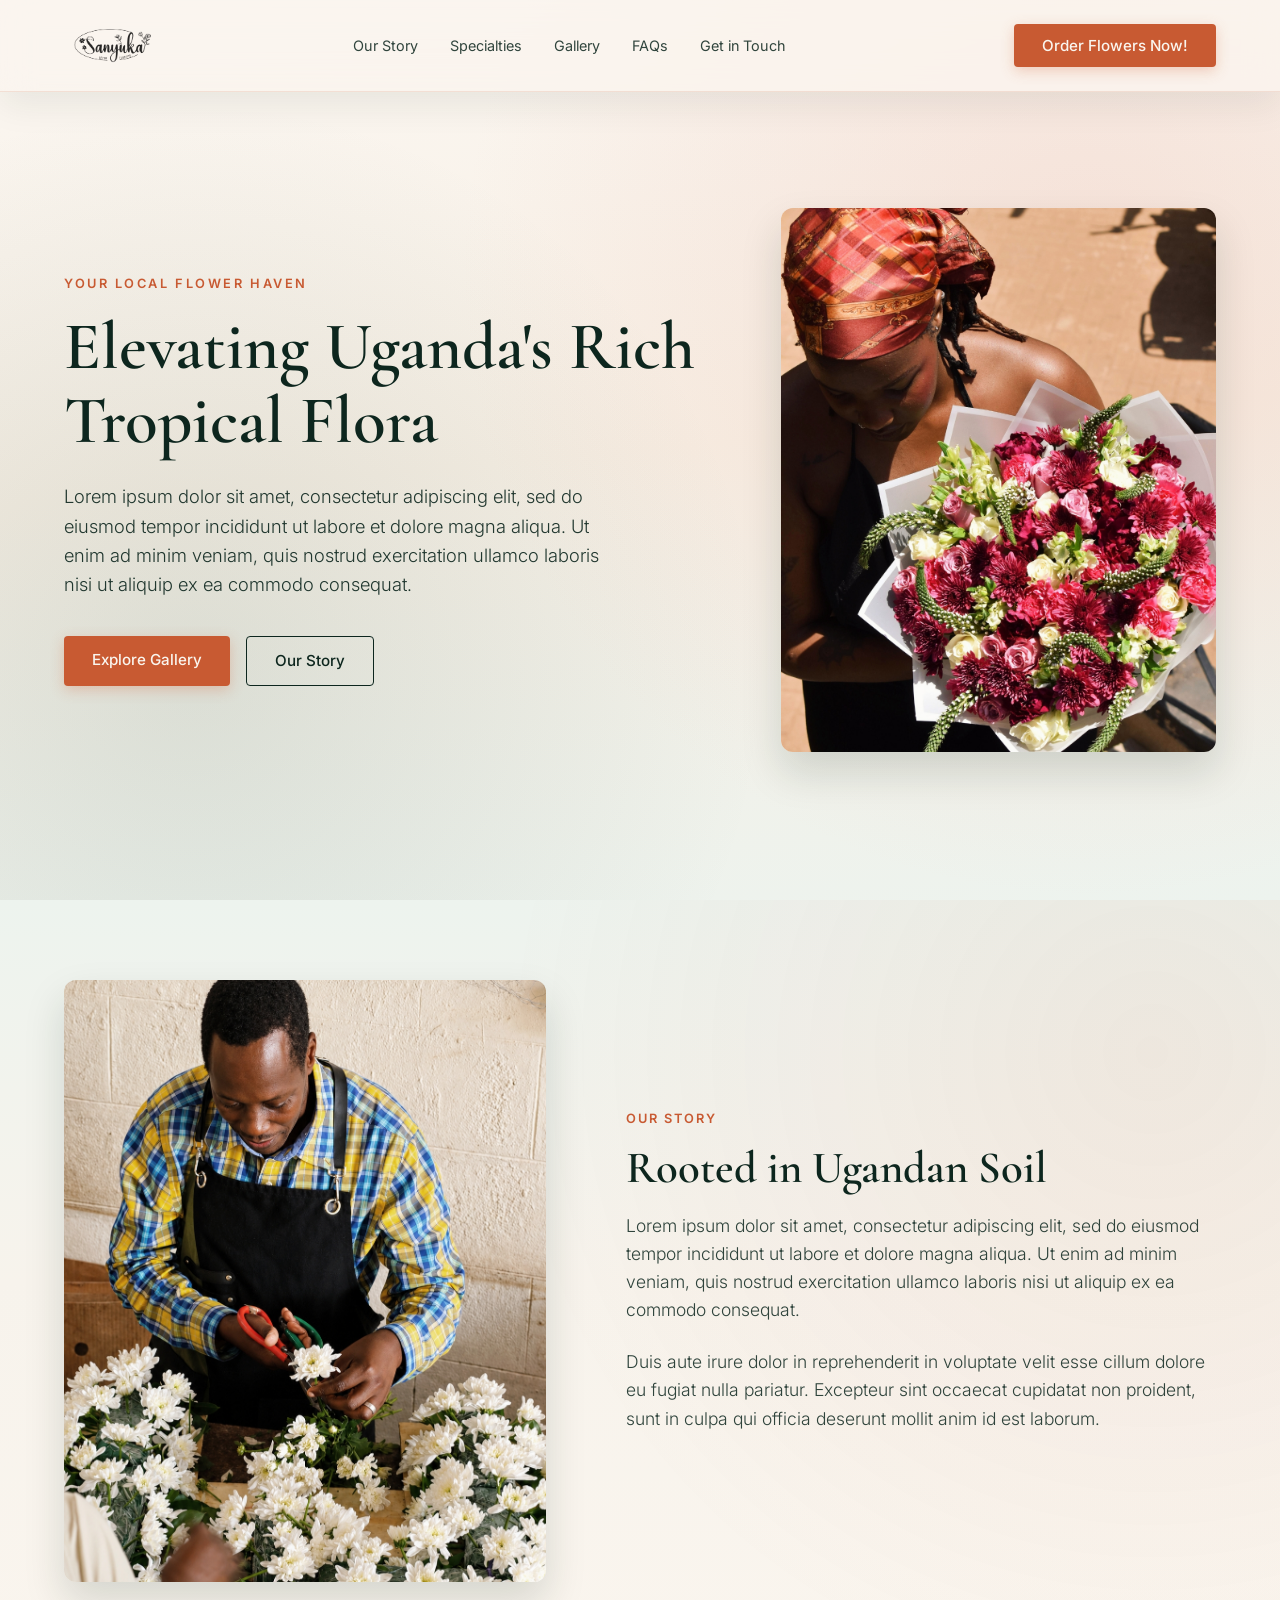
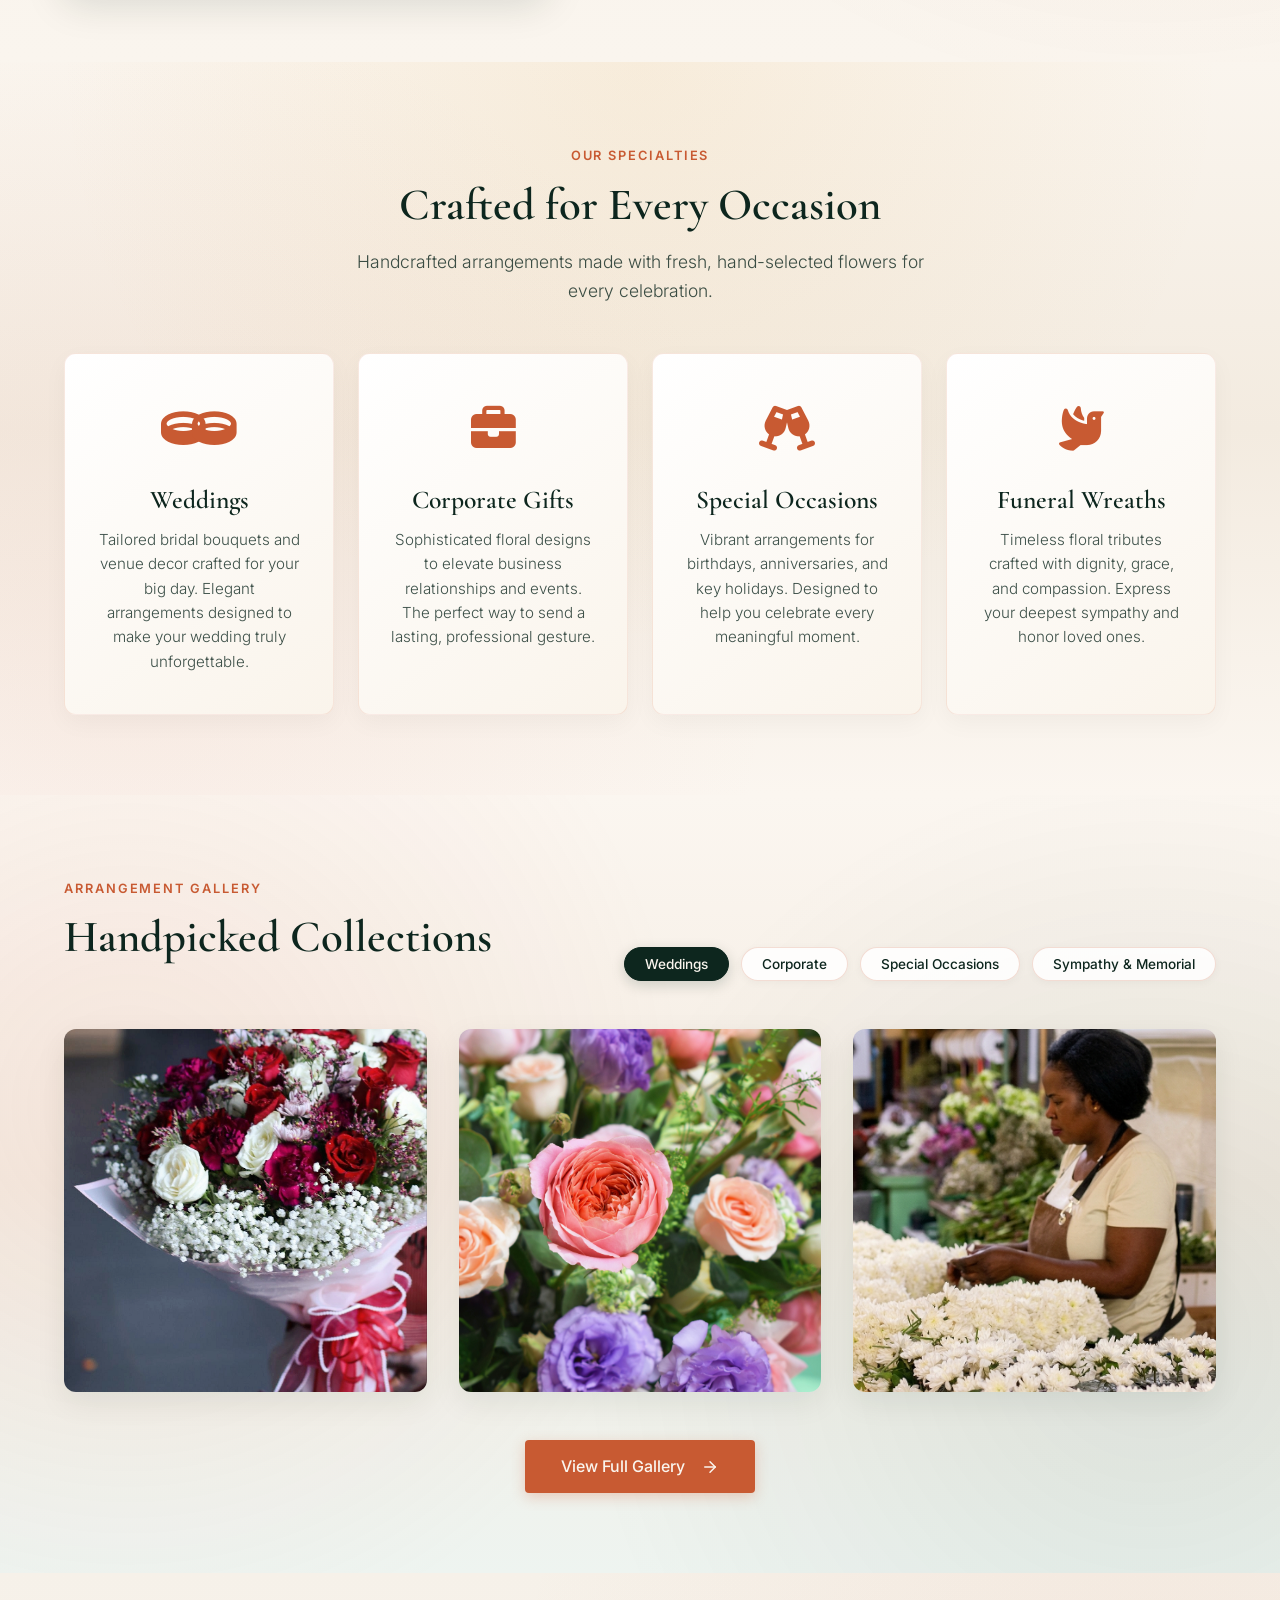
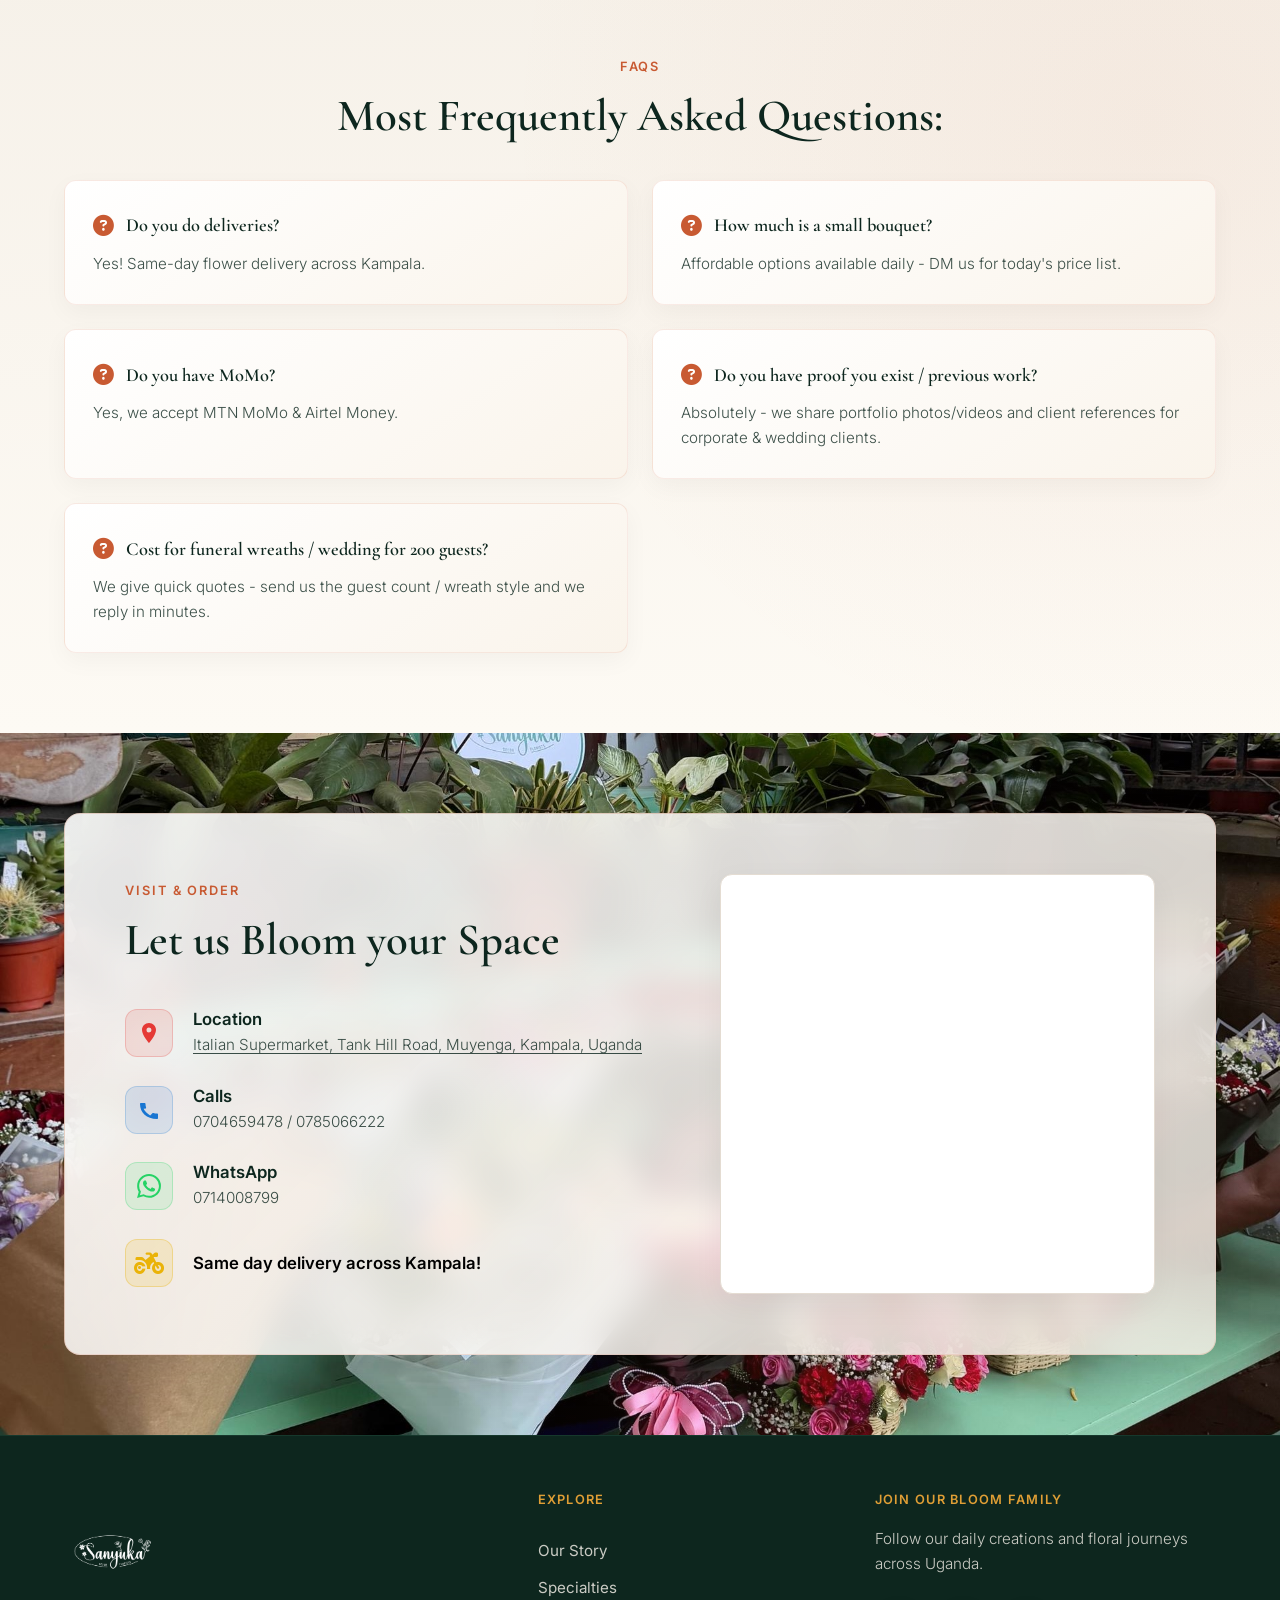
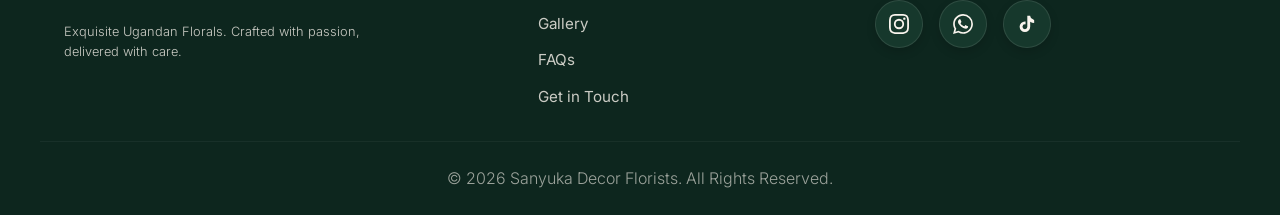
==== index.html @ ea5a0010 "feat: complete site redesign and feature updates - Refactor gallery filter logic into reusable apply" ====
<!DOCTYPE html>
<html lang="en">

<head>
  <meta charset="UTF-8">
  <meta name="viewport" content="width=device-width, initial-scale=1.0">
  <meta name="description"
    content="Sanyuka Decor Florists - Premium handcrafted florist in Uganda. Specializing in bespoke luxury floral arrangements, tropical Ugandan blooms, weddings, corporate styling, and fast delivery in Kampala, Entebbe, & Jinja.">
  <title>Sanyuka Decor Florists | Premium Handcrafted Florist in Uganda</title>

  <link rel="icon" type="image/png" href="Assets/images/sanyuka_logo.png">

  <!-- Google Fonts: Cormorant Garamond (Serif) & Inter (Sans-Serif) -->
  <link rel="preconnect" href="https://fonts.googleapis.com">
  <link rel="preconnect" href="https://fonts.gstatic.com" crossorigin>
  <link
    href="https://fonts.googleapis.com/css2?family=Cormorant+Garamond:ital,wght@0,300;0,400;0,600;1,400&family=Inter:wght@300;400;500;600&display=swap"
    rel="stylesheet">

  <!-- Font Awesome Icons (local copy) -->
  <link rel="stylesheet" href="vendor/fontawesome/css/all.min.css">

  <!-- Core Stylesheet -->
  <link rel="stylesheet" href="style.css">
</head>

<body>

  <!-- Header Section with Glassmorphism -->
  <header class="glass-header">
    <div class="header-container">
      <a href="#" class="logo">
        <img src="Assets/images/sanyuka_logo.png" alt="Sanyuka Decor Florists Logo" class="logo-img">
      </a>
      <nav class="nav-links">
        <a href="#about">Our Story</a>
        <a href="#specialties">Specialties</a>
        <a href="#gallery">Gallery</a>
        <a href="#faq">FAQs</a>
        <a href="#contact">Get in Touch</a>
      </nav>
      <button class="btn-primary" id="open-custom-btn">Order Flowers Now!</button>
    </div>
  </header>

  <main>
    <!-- Hero Section -->
    <section class="hero-section">
      <div class="hero-container">
        <div class="hero-content">
          <span class="hero-subtitle">Your local flower haven</span>
          <h1 class="hero-title">Elevating Uganda's Rich Tropical Flora</h1>
          <p class="hero-description">
            Lorem ipsum dolor sit amet, consectetur adipiscing elit, sed do eiusmod tempor incididunt ut labore et
            dolore magna aliqua. Ut enim ad minim veniam, quis nostrud exercitation ullamco laboris nisi ut aliquip ex
            ea commodo consequat.
          </p>
          <div class="hero-actions">
            <a href="#gallery" class="btn-primary">Explore Gallery</a>
            <a href="#about" class="btn-secondary">Our Story</a>
          </div>
        </div>
        <div class="hero-visual">
          <div class="image-wrapper">
            <img src="Assets/images/FLO1.jpeg" alt="Sanyuka Decor Florists signature floral arrangement"
              fetchpriority="high" class="hero-img" width="600" height="600">
          </div>
        </div>
      </div>
    </section>

    <!-- About Section -->
    <section id="about" class="about-section scroll-reveal">
      <div class="section-container">
        <div class="about-grid">
          <div class="about-image-column">
            <img src="Assets/images/MAN1.jpg" alt="Sanyuka Decor Florists handcrafted arrangement"
              class="about-img" loading="lazy">
          </div>
          <div class="about-text-column">
            <span class="section-label">Our Story</span>
            <h2 class="section-title">Rooted in Ugandan Soil</h2>
            <p class="about-para">
              Lorem ipsum dolor sit amet, consectetur adipiscing elit, sed do eiusmod tempor incididunt ut labore et
              dolore magna aliqua. Ut enim ad minim veniam, quis nostrud exercitation ullamco laboris nisi ut aliquip
              ex ea commodo consequat.
            </p>
            <p class="about-para">
              Duis aute irure dolor in reprehenderit in voluptate velit esse cillum dolore eu fugiat nulla pariatur.
              Excepteur sint occaecat cupidatat non proident, sunt in culpa qui officia deserunt mollit anim id est
              laborum.
            </p>
          </div>
        </div>
      </div>
    </section>

    <!-- Specialties Section -->
    <section id="specialties" class="specialties-section scroll-reveal">
      <div class="section-container text-center">
        <span class="section-label">Our Specialties</span>
        <h2 class="section-title">Crafted for Every Occasion</h2>
        <p class="section-subtitle">Handcrafted arrangements made with fresh, hand-selected flowers for every celebration.</p>

        <div class="specialties-grid">
          <a href="#gallery" class="specialty-card specialty-link" data-filter="wedding">
            <span class="card-icon"><i class="fa-solid fa-ring"></i><i class="fa-solid fa-ring"></i></span>
            <h3>Weddings</h3>
            <p>Tailored bridal bouquets and venue decor crafted for your big day. Elegant arrangements designed to make
              your wedding truly unforgettable.</p>
          </a>
          <a href="#gallery" class="specialty-card specialty-link" data-filter="corporate">
            <span class="card-icon"><i class="fa-solid fa-briefcase"></i></span>
            <h3>Corporate Gifts</h3>
            <p>Sophisticated floral designs to elevate business relationships and events. The perfect way to send a
              lasting, professional gesture.</p>
          </a>
          <a href="#gallery" class="specialty-card specialty-link" data-filter="special-occasions">
            <span class="card-icon"><i class="fa-solid fa-champagne-glasses"></i></span>
            <h3>Special Occasions</h3>
            <p>Vibrant arrangements for birthdays, anniversaries, and key holidays. Designed to help you celebrate every
              meaningful moment.</p>
          </a>
          <a href="#gallery" class="specialty-card specialty-link" data-filter="sympathy-memorial">
            <span class="card-icon"><i class="fa-solid fa-dove"></i></span>
            <h3>Funeral Wreaths</h3>
            <p>Timeless floral tributes crafted with dignity, grace, and compassion. Express your deepest sympathy and
              honor loved ones.</p>
          </a>
        </div>
      </div>
    </section>

    <!-- Gallery Section -->
    <section id="gallery" class="gallery-section scroll-reveal">
      <div class="section-container">
        <div class="gallery-header">
          <div>
            <span class="section-label">Arrangement Gallery</span>
            <h2 class="section-title">Handpicked Collections</h2>
          </div>
          <!-- Gallery Filter Buttons -->
          <div class="filter-buttons">
            <button class="filter-btn active" data-filter="wedding">Weddings</button>
            <button class="filter-btn" data-filter="corporate">Corporate</button>
            <button class="filter-btn" data-filter="special-occasions">Special Occasions</button>
            <button class="filter-btn" data-filter="sympathy-memorial">Sympathy &amp; Memorial</button>
          </div>
        </div>

        <!-- Gallery Grid -->
        <div class="gallery-grid" id="gallery-grid">

          <!-- Card 1: Special Occasions -->
          <div class="gallery-card" data-category="special-occasions">
            <div class="card-img-wrapper">
              <!-- Special Occasions: set src to your image path -->
              <img src="" alt="Birthday bouquet of colorful seasonal blooms" loading="lazy" class="gallery-img"
                width="400" height="400">
              <div class="card-overlay">
                <span class="card-category">Special Occasions</span>
                <h3 class="card-title">Birthday</h3>
                <p class="card-price">UGX 150,000</p>
                <button class="btn-card-view" data-title="Birthday"
                  data-desc="A cheerful hand-wrapped bunch of vibrant seasonal blooms, from sunny yellow sunflowers to pink carnations and green hydrangea. The perfect pick-me-up for birthdays and casual celebrations."
                  data-img="" data-price="UGX 150,000">View Details</button>
              </div>
            </div>
          </div>

          <!-- Card 2: Special Occasions -->
          <div class="gallery-card" data-category="special-occasions">
            <div class="card-img-wrapper">
              <!-- Special Occasions: set src to your image path -->
              <img src="" alt="Anniversary arrangement with roses and lilies" loading="lazy" class="gallery-img"
                width="400" height="400">
              <div class="card-overlay">
                <span class="card-category">Special Occasions</span>
                <h3 class="card-title">Anniversary</h3>
                <p class="card-price">UGX 200,000</p>
                <button class="btn-card-view" data-title="Anniversary"
                  data-desc="A romantic glass-vase arrangement blending blush garden roses, fragrant white lilies, and trailing eucalyptus. Ideal for anniversaries, milestones, and key holiday gatherings."
                  data-img="" data-price="UGX 200,000">View Details</button>
              </div>
            </div>
          </div>

          <!-- Card 3: Special Occasions -->
          <div class="gallery-card" data-category="special-occasions">
            <div class="card-img-wrapper">
              <!-- Special Occasions: set src to your image path -->
              <img src="" alt="Graduation arrangement with Bird of Paradise and Anthuriums" loading="lazy"
                class="gallery-img" width="400" height="400">
              <div class="card-overlay">
                <span class="card-category">Special Occasions</span>
                <h3 class="card-title">Graduation</h3>
                <p class="card-price">UGX 180,000</p>
                <button class="btn-card-view" data-title="Graduation"
                  data-desc="A striking modern arrangement inside a terracotta bowl, combining bright orange Bird of Paradise flowers, vibrant red Anthuriums, and broad, architectural Monstera leaves. A bold centerpiece to celebrate a proud graduation milestone."
                  data-img="" data-price="UGX 180,000">View Details</button>
              </div>
            </div>
          </div>

          <!-- Card 4: Wedding -->
          <div class="gallery-card" data-category="wedding">
            <div class="card-img-wrapper">
              <!-- Wedding: set src to your image path -->
              <img src="Assets/images/FLO2.jpg" alt="Bridal bouquet of white lilies and cream roses" loading="lazy" class="gallery-img"
                width="400" height="400">
              <div class="card-overlay">
                <span class="card-category">Weddings</span>
                <h3 class="card-title">Bridal Bouquet</h3>
                <p class="card-price">UGX 350,000</p>
                <button class="btn-card-view" data-title="Bridal Bouquet"
                  data-desc="An exquisite, hand-tied bridal bouquet showcasing pure white lilies, luxury cream roses, elegant white orchids, and local Ugandan ferns, bound together with an ivory silk ribbon."
                  data-img="Assets/images/FLO2.jpg" data-price="UGX 350,000">View Details</button>
              </div>
            </div>
          </div>

          <!-- Card 5: Wedding -->
          <div class="gallery-card" data-category="wedding">
            <div class="card-img-wrapper">
              <!-- Wedding: set src to your image path -->
              <img src="Assets/images/PINKandPURP.jpg" alt="Cascading reception centerpiece with white orchids" loading="lazy" class="gallery-img"
                width="400" height="400">
              <div class="card-overlay">
                <span class="card-category">Weddings</span>
                <h3 class="card-title">Reception Centerpiece</h3>
                <p class="card-price">UGX 420,000</p>
                <button class="btn-card-view" data-title="Reception Centerpiece"
                  data-desc="A long, cascading table runner built from white phalaenopsis orchids, soft ruscus greenery, and delicate Italian ruscus, designed to line the length of a reception table with understated luxury."
                  data-img="Assets/images/PINKandPURP.jpg" data-price="UGX 420,000">View Details</button>
              </div>
            </div>
          </div>

          <!-- Card 6: Wedding -->
          <div class="gallery-card" data-category="wedding">
            <div class="card-img-wrapper">
              <!-- Wedding: set src to your image path -->
              <img src="Assets/images/hero.jpeg" alt="Ceremony aisle arrangement with tropical blooms" loading="lazy" class="gallery-img"
                width="400" height="400">
              <div class="card-overlay">
                <span class="card-category">Weddings</span>
                <h3 class="card-title">Aisle Arrangement</h3>
                <p class="card-price">UGX 300,000</p>
                <button class="btn-card-view" data-title="Aisle Arrangement"
                  data-desc="A dramatic pair of ceremony pedestal arrangements mixing white gladioli, tropical birds of paradise, and lush monstera leaves to frame the aisle and altar beautifully."
                  data-img="Assets/images/hero.jpeg" data-price="UGX 300,000">View Details</button>
              </div>
            </div>
          </div>

          <!-- Card 7: Corporate -->
          <div class="gallery-card" data-category="corporate">
            <div class="card-img-wrapper">
              <!-- Corporate: set src to your image path -->
              <img src="Assets/images/TABLE.jpg" alt="Sleek corporate lobby arrangement with Ginger Lilies and Monsteras" loading="lazy"
                class="gallery-img" width="400" height="400">
              <div class="card-overlay">
                <span class="card-category">Corporate</span>
                <h3 class="card-title">Lobby Arrangement</h3>
                <p class="card-price">UGX 280,000</p>
                <button class="btn-card-view" data-title="Lobby Arrangement"
                  data-desc="An architectural, tall installation designed for corporate reception lobbies and executive boardrooms, displaying tall ginger lily stalks, pristine white calla lilies, and structural Monstera leaves in a metallic cylinder."
                  data-img="Assets/images/TABLE.jpg" data-price="UGX 280,000">View Details</button>
              </div>
            </div>
          </div>

          <!-- Card 8: Corporate -->
          <div class="gallery-card" data-category="corporate">
            <div class="card-img-wrapper">
              <!-- Corporate: set src to your image path -->
              <img src="Assets/images/TABLE2.jpg" alt="Low-line boardroom arrangement with orchids" loading="lazy" class="gallery-img"
                width="400" height="400">
              <div class="card-overlay">
                <span class="card-category">Corporate</span>
                <h3 class="card-title">Boardroom Arrangement</h3>
                <p class="card-price">UGX 320,000</p>
                <button class="btn-card-view" data-title="Boardroom Arrangement"
                  data-desc="A sleek, low-line arrangement in a brushed steel tray, alternating white dendrobium orchids, anthuriums, and river grass. Styled not to block sightlines across the conference table."
                  data-img="Assets/images/TABLE2.jpg" data-price="UGX 320,000">View Details</button>
              </div>
            </div>
          </div>

          <!-- Card 9: Corporate -->
          <div class="gallery-card" data-category="corporate">
            <div class="card-img-wrapper">
              <!-- Corporate: set src to your image path -->
              <img src="Assets/images/BOARD.jpg" alt="Office desk centerpiece in a concrete vase" loading="lazy" class="gallery-img"
                width="400" height="400">
              <div class="card-overlay">
                <span class="card-category">Corporate</span>
                <h3 class="card-title">Office Centerpiece</h3>
                <p class="card-price">UGX 240,000</p>
                <button class="btn-card-view" data-title="Office Centerpiece"
                  data-desc="A circular, low-profile centerpiece in a concrete vessel, filled with seasonal tropicals, sculptural monstera, and gold-leafed palm fronds for a polished hotel or office reception desk."
                  data-img="Assets/images/BOARD.jpg" data-price="UGX 240,000">View Details</button>
              </div>
            </div>
          </div>

          <!-- Card 10: Sympathy & Memorial -->
          <div class="gallery-card" data-category="sympathy-memorial">
            <div class="card-img-wrapper">
              <!-- Sympathy & Memorial: set src to your image path -->
              <img src="" alt="Sympathy bouquet of deep red roses" loading="lazy" class="gallery-img" width="400"
                height="400">
              <div class="card-overlay">
                <span class="card-category">Sympathy &amp; Memorial</span>
                <h3 class="card-title">Sympathy Bouquet</h3>
                <p class="card-price">UGX 220,000</p>
                <button class="btn-card-view" data-title="Sympathy Bouquet"
                  data-desc="A timeless collection of deep red roses sourced from volcanic-soil farms, accented by delicate baby's breath and fresh green eucalyptus, styled inside a dark minimalist glass jar."
                  data-img="" data-price="UGX 220,000">View Details</button>
              </div>
            </div>
          </div>

          <!-- Card 11: Sympathy & Memorial -->
          <div class="gallery-card" data-category="sympathy-memorial">
            <div class="card-img-wrapper">
              <!-- Sympathy & Memorial: set src to your image path -->
              <img src="" alt="White lily memorial wreath" loading="lazy" class="gallery-img" width="400" height="400">
              <div class="card-overlay">
                <span class="card-category">Sympathy &amp; Memorial</span>
                <h3 class="card-title">Memorial Wreath</h3>
                <p class="card-price">UGX 260,000</p>
                <button class="btn-card-view" data-title="Memorial Wreath"
                  data-desc="A classic memorial wreath formed from white calla lilies, soft roses, and silver foliage, crafted on a natural vine frame as a dignified tribute of remembrance and peace."
                  data-img="" data-price="UGX 260,000">View Details</button>
              </div>
            </div>
          </div>

          <!-- Card 12: Sympathy & Memorial -->
          <div class="gallery-card" data-category="sympathy-memorial">
            <div class="card-img-wrapper">
              <!-- Sympathy & Memorial: set src to your image path -->
              <img src="" alt="Tall standing sympathy spray with white blooms" loading="lazy" class="gallery-img"
                width="400" height="400">
              <div class="card-overlay">
                <span class="card-category">Sympathy &amp; Memorial</span>
                <h3 class="card-title">Standing Spray</h3>
                <p class="card-price">UGX 300,000</p>
                <button class="btn-card-view" data-title="Standing Spray"
                  data-desc="A tall, elegant standing spray of white gladioli, chrysanthemums, and lush greens on an easel stand. A serene, compassionate expression of sympathy for funeral services."
                  data-img="" data-price="UGX 300,000">View Details</button>
              </div>
            </div>
          </div>

        </div>

        <!-- View Full Gallery CTA -->
        <div class="gallery-cta">
          <a href="gallery.html" class="btn-primary" id="view-full-gallery-btn">
            View Full Gallery
            <svg width="18" height="18" viewBox="0 0 24 24" fill="none" stroke="currentColor" stroke-width="2"
              stroke-linecap="round" stroke-linejoin="round" style="margin-left:8px;vertical-align:middle;">
              <path d="M5 12h14" />
              <path d="m12 5 7 7-7 7" />
            </svg>
          </a>
        </div>

      </div>
    </section>

    <!-- FAQ Section -->
    <section id="faq" class="faq-section scroll-reveal">
      <div class="section-container">
        <div class="text-center">
          <span class="section-label">FAQs</span>
          <h2 class="section-title">Most Frequently Asked Questions:</h2>
        </div>
        <div class="faq-grid">
          <div class="faq-item">
            <div class="faq-question">
              <span class="faq-icon"><i class="fa-solid fa-circle-question"></i></span>
              <h3>Do you do deliveries?</h3>
            </div>
            <p class="faq-answer">Yes! Same-day flower delivery across Kampala.</p>
          </div>
          <div class="faq-item">
            <div class="faq-question">
              <span class="faq-icon"><i class="fa-solid fa-circle-question"></i></span>
              <h3>How much is a small bouquet?</h3>
            </div>
            <p class="faq-answer">Affordable options available daily - DM us for today's price list.</p>
          </div>
          <div class="faq-item">
            <div class="faq-question">
              <span class="faq-icon"><i class="fa-solid fa-circle-question"></i></span>
              <h3>Do you have MoMo?</h3>
            </div>
            <p class="faq-answer">Yes, we accept MTN MoMo &amp; Airtel Money.</p>
          </div>
          <div class="faq-item">
            <div class="faq-question">
              <span class="faq-icon"><i class="fa-solid fa-circle-question"></i></span>
              <h3>Do you have proof you exist / previous work?</h3>
            </div>
            <p class="faq-answer">Absolutely - we share portfolio photos/videos and client references for corporate
              &amp; wedding clients.</p>
          </div>
          <div class="faq-item">
            <div class="faq-question">
              <span class="faq-icon"><i class="fa-solid fa-circle-question"></i></span>
              <h3>Cost for funeral wreaths / wedding for 200 guests?</h3>
            </div>
            <p class="faq-answer">We give quick quotes - send us the guest count / wreath style and we reply in minutes.
            </p>
          </div>
        </div>
      </div>
    </section>

    <!-- Delivery Areas & Contact Section -->
    <section id="contact" class="contact-section scroll-reveal">
      <div class="section-container">
        <div class="contact-card-glass">
          <div class="contact-info">
            <span class="section-label">Visit & Order</span>
            <h2 class="section-title">Let us Bloom your Space</h2>
            <br>

            <div class="contact-details">
              <div class="detail-item">
                <a href="https://www.google.com/maps?cid=4811511260344091037&amp;g_mp=CiVnb29nbGUubWFwcy5wbGFjZXMudjEuUGxhY2VzLkdldFBsYWNlEAMYASAF&amp;hl=en&amp;gl=UG&amp;source=embed"
                  target="_blank" rel="noopener" class="detail-icon icon-red" aria-label="View Sanyuka Flower Shop on Google Maps">
                  <svg viewBox="0 0 24 24" fill="currentColor" stroke="none">
                    <path
                      d="M12 2C8.13 2 5 5.13 5 9c0 5.25 7 13 7 13s7-7.75 7-13c0-3.87-3.13-7-7-7zm0 9.5A2.5 2.5 0 1 1 12 6.5a2.5 2.5 0 0 1 0 5z" />
                  </svg>
                </a>
                <div>
                  <h4>Location</h4>
                  <p><a href="https://www.google.com/maps?cid=4811511260344091037&amp;g_mp=CiVnb29nbGUubWFwcy5wbGFjZXMudjEuUGxhY2VzLkdldFBsYWNlEAMYASAF&amp;hl=en&amp;gl=UG&amp;source=embed"
                      target="_blank" rel="noopener"
                      style="color:inherit;text-decoration:underline;text-underline-offset:3px;">Italian Supermarket,
                      Tank Hill Road, Muyenga, Kampala, Uganda</a></p>
                </div>
              </div>
              <div class="detail-item">
                <a href="tel:0704659478" class="detail-icon icon-blue" aria-label="Call Sanyuka Flower Shop">
                  <svg viewBox="0 0 24 24" fill="currentColor" stroke="none">
                    <path
                      d="M6.6 10.8c1.4 2.8 3.8 5.1 6.6 6.6l2.2-2.2c.3-.3.7-.4 1-.2 1.1.4 2.3.6 3.6.6.6 0 1 .4 1 1V20c0 .6-.4 1-1 1C9.6 21 3 14.4 3 6c0-.6.4-1 1-1h3.5c.6 0 1 .4 1 1 0 1.3.2 2.5.6 3.6.1.3 0 .7-.2 1L6.6 10.8z" />
                  </svg>
                </a>
                <div>
                  <h4>Calls</h4>
                  <p><a href="tel:0704659478">0704659478</a> / <a href="tel:0785066222">0785066222</a></p>
                </div>
              </div>
              <div class="detail-item">
                <a href="https://wa.me/256714008799" target="_blank" rel="noopener" class="detail-icon icon-whatsapp" aria-label="Chat with Sanyuka Flower Shop on WhatsApp">
                  <!-- Official WhatsApp brand icon -->
                  <svg viewBox="0 0 24 24" fill="currentColor" stroke="none">
                    <path
                      d="M17.472 14.382c-.297-.149-1.758-.867-2.03-.967-.273-.099-.471-.148-.67.15-.197.297-.767.966-.94 1.164-.173.199-.347.223-.644.075-.297-.15-1.255-.463-2.39-1.475-.883-.788-1.48-1.761-1.653-2.059-.173-.297-.018-.458.13-.606.134-.133.298-.347.446-.52.149-.174.198-.298.298-.497.099-.198.05-.371-.025-.52-.075-.149-.669-1.612-.916-2.207-.242-.579-.487-.5-.669-.51-.173-.008-.371-.01-.57-.01-.198 0-.52.074-.792.372-.272.297-1.04 1.016-1.04 2.479 0 1.462 1.065 2.875 1.213 3.074.149.198 2.096 3.2 5.077 4.487.709.306 1.262.489 1.694.625.712.227 1.36.195 1.871.118.571-.085 1.758-.719 2.006-1.413.248-.694.248-1.289.173-1.413-.074-.124-.272-.198-.57-.347m-5.421 7.403h-.004a9.87 9.87 0 01-5.031-1.378l-.361-.214-3.741.982.998-3.648-.235-.374a9.86 9.86 0 01-1.51-5.26c.001-5.45 4.436-9.884 9.888-9.884 2.64 0 5.122 1.03 6.988 2.898a9.825 9.825 0 012.893 6.994c-.003 5.45-4.437 9.884-9.885 9.884m8.413-18.297A11.815 11.815 0 0012.05 0C5.495 0 .16 5.335.157 11.892c0 2.096.547 4.142 1.588 5.945L.057 24l6.305-1.654a11.882 11.882 0 005.683 1.448h.005c6.554 0 11.89-5.335 11.893-11.893a11.821 11.821 0 00-3.48-8.413z" />
                  </svg>
                </a>
                <div>
                  <h4>WhatsApp</h4>
                  <p><a href="https://wa.me/256714008799" target="_blank" rel="noopener">0714008799</a></p>
                </div>
              </div>
              <div class="detail-item delivery-item">
                <a href="https://wa.me/256714008799" target="_blank" rel="noopener" class="detail-icon icon-yellow" aria-label="Same-day flower delivery across Kampala">
                  <i class="fa-solid fa-motorcycle"></i>
                </a>
                <div>
                  <h4 class="delivery-note">Same day delivery across Kampala!</h4>
                </div>
              </div>
            </div>
          </div>

          <div class="contact-map-wrapper">
            <iframe
              src="https://www.google.com/maps/embed?pb=!1m18!1m12!1m3!1d3989.763641492464!2d32.60240958005576!3d0.29996546329182927!2m3!1f0!2f0!3f0!3m2!1i1024!2i768!4f13.1!3m3!1m2!1s0x177dbdb0c9d735f3%3A0x42c5ebffb19a019d!2sSanyuka%20Flower%20Shop!5e0!3m2!1sen!2sug!4v1787045560245!5m2!1sen!2sug"
              width="600" height="450" style="border:0;" allowfullscreen="" loading="lazy"
              referrerpolicy="strict-origin-when-cross-origin" title="Sanyuka Flower Shop Location">
            </iframe>
          </div>
        </div>
      </div>
    </section>
  </main>

  <!-- Footer Section with Custom Social Buttons -->
  <footer class="footer">
    <div class="footer-container">
      <div class="footer-brand">
        <a href="#" class="logo footer-logo">
          <img src="Assets/images/sanyuka_logo.png" alt="Sanyuka Decor Florists Logo" class="logo-img">
        </a>
        <p class="footer-tagline">Exquisite Ugandan Florals. Crafted with passion, delivered with care.</p>
      </div>

      <div class="footer-links">
        <h4>Explore</h4>
        <a href="#about">Our Story</a>
        <a href="#specialties">Specialties</a>
        <a href="#gallery">Gallery</a>
        <a href="#faq">FAQs</a>
        <a href="#contact">Get in Touch</a>
      </div>

      <div class="footer-socials">
        <h4>Join our Bloom Family</h4>
        <p>Follow our daily creations and floral journeys across Uganda.</p>
        <div class="social-buttons">
          <!-- Instagram -->
          <a href="https://www.instagram.com/sanyukadecorfloristsug/" class="social-btn instagram"
            aria-label="Follow Sanyuka Decor Florists on Instagram" target="_blank" rel="noopener">
            <svg class="icon" viewBox="0 0 24 24" fill="currentColor">
              <path
                d="M12 2.163c3.204 0 3.584.012 4.85.07 3.252.148 4.771 1.691 4.919 4.919.058 1.265.069 1.645.069 4.849 0 3.205-.012 3.584-.069 4.849-.149 3.225-1.664 4.771-4.919 4.919-1.266.058-1.644.07-4.85.07-3.204 0-3.584-.012-4.849-.07-3.26-.149-4.771-1.699-4.919-4.92-.058-1.265-.07-1.644-.07-4.849 0-3.204.013-3.583.07-4.849.149-3.227 1.664-4.771 4.919-4.919 1.266-.057 1.645-.069 4.849-.069zM12 0C8.741 0 8.333.014 7.053.072 2.695.272.273 2.69.073 7.052.014 8.333 0 8.741 0 12c0 3.259.014 3.668.072 4.948.2 4.358 2.618 6.78 6.98 6.98C8.333 23.986 8.741 24 12 24c3.259 0 3.668-.014 4.948-.072 4.354-.2 6.782-2.618 6.979-6.98.059-1.28.073-1.689.073-4.948 0-3.259-.014-3.667-.072-4.947-.196-4.354-2.617-6.78-6.979-6.98C15.668.014 15.259 0 12 0zm0 5.838a6.162 6.162 0 100 12.324 6.162 6.162 0 000-12.324zM12 16a4 4 0 110-8 4 4 0 010 8zm6.406-11.845a1.44 1.44 0 100 2.881 1.44 1.44 0 000-2.881z" />
            </svg>
          </a>
          <!-- WhatsApp -->
          <a href="https://wa.me/256714008799" class="social-btn whatsapp"
            aria-label="Chat with Sanyuka Decor Florists on WhatsApp" target="_blank" rel="noopener">
            <svg class="icon" viewBox="0 0 24 24" fill="currentColor">
              <path
                d="M17.472 14.382c-.297-.149-1.758-.867-2.03-.967-.273-.099-.471-.148-.67.15-.197.297-.767.966-.94 1.164-.173.199-.347.223-.644.075-.297-.15-1.255-.463-2.39-1.475-.883-.788-1.48-1.761-1.653-2.059-.173-.297-.018-.458.13-.606.134-.133.298-.347.446-.52.149-.174.198-.298.298-.497.099-.198.05-.371-.025-.52-.075-.149-.669-1.612-.916-2.207-.242-.579-.487-.5-.669-.51-.173-.008-.371-.01-.57-.01-.198 0-.52.074-.792.372-.272.297-1.04 1.016-1.04 2.479 0 1.462 1.065 2.875 1.213 3.074.149.198 2.096 3.2 5.077 4.487.709.306 1.262.489 1.694.625.712.227 1.36.195 1.871.118.571-.085 1.758-.719 2.006-1.413.248-.694.248-1.289.173-1.413-.074-.124-.272-.198-.57-.347m-5.421 7.403h-.004a9.87 9.87 0 01-5.031-1.378l-.361-.214-3.741.982.998-3.648-.235-.374a9.86 9.86 0 01-1.51-5.26c.001-5.45 4.436-9.884 9.888-9.884 2.64 0 5.122 1.03 6.988 2.898a9.825 9.825 0 012.893 6.994c-.003 5.45-4.437 9.884-9.885 9.884m8.413-18.297A11.815 11.815 0 0012.05 0C5.495 0 .16 5.335.157 11.892c0 2.096.547 4.142 1.588 5.945L.057 24l6.305-1.654a11.882 11.882 0 005.683 1.448h.005c6.554 0 11.89-5.335 11.893-11.893a11.821 11.821 0 00-3.48-8.413z" />
            </svg>
          </a>
          <!-- TikTok -->
          <a href="https://www.tiktok.com/@sanyuka.decor.floristsug" class="social-btn tiktok"
            aria-label="Follow Sanyuka Decor Florists on TikTok" target="_blank" rel="noopener">
            <svg class="icon" viewBox="0 0 24 24" fill="currentColor">
              <path
                d="M19.59 6.69a4.83 4.83 0 01-3.77-4.25V2h-3.45v13.67a2.89 2.89 0 01-2.88 2.5 2.89 2.89 0 01-2.89-2.89 2.89 2.89 0 012.89-2.89c.28 0 .54.04.79.1v-3.5a6.37 6.37 0 00-.79-.05A6.34 6.34 0 003.15 15.2a6.34 6.34 0 006.34 6.34 6.34 6.34 0 006.34-6.34V9.38a8.16 8.16 0 004.76 1.52V7.45a4.85 4.85 0 01-1-.76z" />
            </svg>
          </a>
        </div>
      </div>
    </div>
    <div class="footer-bottom">
      <p>&copy; 2026 Sanyuka Decor Florists. All Rights Reserved.</p>
    </div>
  </footer>

  <!-- Lightbox Gallery Modal Dialog -->
  <dialog id="lightbox-dialog" class="glass-dialog">
    <div class="dialog-body">
      <button class="dialog-close-btn" id="close-lightbox-btn" aria-label="Close details dialog">&times;</button>
      <div class="dialog-grid">
        <div class="dialog-img-wrapper">
          <img src="" alt="" id="lightbox-img" class="lightbox-img-content">
        </div>
        <div class="dialog-info-wrapper">
          <span class="dialog-tag" id="lightbox-tag">Tropical</span>
          <h3 id="lightbox-title" class="dialog-title">Signature Arrangement</h3>
          <p id="lightbox-desc" class="dialog-desc">Details of the arrangement will go here.</p>
          <div class="dialog-footer">
            <span class="dialog-price" id="lightbox-price">UGX 0.00</span>
            <button class="btn-primary" id="dialog-order-btn">Order Now</button>
          </div>
        </div>
      </div>
    </div>
  </dialog>

  <!-- Custom Order Popover Dialog (Top Layer Transition) -->
  <dialog id="custom-request-dialog" class="glass-dialog">
    <div class="dialog-body custom-request-body">
      <button class="dialog-close-btn" id="close-custom-btn" aria-label="Close order dialog">&times;</button>
      <h3>Place Your Order</h3>
      <p class="dialog-subtitle">Tell us how you'd like to receive it, and we'll confirm on WhatsApp.</p>

      <form id="custom-request-form">
        <div class="form-group">
          <label for="cr-name">Your Name</label>
          <input type="text" id="cr-name" required placeholder="Aria Namubiru">
        </div>
        <div class="form-group">
          <span class="form-label">Delivery or Pickup</span>
          <div class="fulfillment-options">
            <label class="option-pill">
              <input type="radio" name="cr-fulfillment" value="Delivery" checked>
              <span>Delivery</span>
            </label>
            <label class="option-pill">
              <input type="radio" name="cr-fulfillment" value="Pickup">
              <span>Pickup</span>
            </label>
          </div>
        </div>
        <div class="form-group">
          <label for="cr-desc">Notes</label>
          <textarea id="cr-desc" rows="4"
            placeholder="Add any details you'd like us to know..."></textarea>
        </div>
        <button type="submit" class="btn-primary w-full">Send Order via WhatsApp</button>
      </form>
    </div>
  </dialog>

  <!-- Toast Notification Container -->
  <div id="toast-container" class="toast-container"></div>

  <!-- JavaScript Interaction Script -->
  <script src="app.js"></script>
</body>

</html>
---- style.css ----
/* ==========================================================================
   SANYUKA DECOR FLORISTS - DESIGN SYSTEM & STYLES
   ========================================================================== */

/* Design Tokens & Variables - Luxury Floral Palette */
:root {
  --color-forest: #0d261e;         /* Deep Nile Forest Green */
  --color-forest-light: #16382c;   /* Mid Forest Green */
  --color-forest-rgb: 13, 38, 30;
  --color-terracotta: #c85a32;     /* Warm Ugandan Clay Terracotta */
  --color-terracotta-hover: #ab4620;
  --color-terracotta-soft: rgba(200, 90, 50, 0.12);
  --color-petal-blush: #f4eae4;    /* Delicate Petal Blush */
  --color-sage: #eef4f0;           /* Soft Sage Leaf */
  --color-sage-deep: #2d5547;      /* Deep Sage Green */
  --color-cream: #faf5ee;          /* Warm Botanic Cream Background */
  --color-surface: #fdfbf7;        /* Elevated Card Surface */
  --color-white: #ffffff;
  --color-gold: #df9e35;           /* African Sun Gold */
  --color-gray-dark: #2c3330;
  --color-gray-light: #e4dcd2;     /* Warm tinted border */
  
  --font-serif: 'Cormorant Garamond', serif;
  --font-sans: 'Inter', sans-serif;
  
  --glass-bg: rgba(250, 245, 238, 0.82);
  --glass-border: rgba(200, 90, 50, 0.14);
  --glass-shadow: 0 12px 36px 0 rgba(13, 38, 30, 0.08);
  --backdrop-blur: 16px;
  
  --transition-smooth: all 0.4s cubic-bezier(0.25, 1, 0.5, 1);
  --transition-fast: all 0.2s ease;
}

/* Reset & Base Styles */
* {
  margin: 0;
  padding: 0;
  box-sizing: border-box;
  scroll-behavior: smooth;
}

html {
  /* Fallback so anchored/JS scrolls clear the fixed glass header.
     app.js overwrites this with the exact header height for a flush stop. */
  scroll-padding-top: 140px;
}

body {
  font-family: var(--font-sans);
  background-color: var(--color-cream);
  color: var(--color-forest);
  line-height: 1.6;
  overflow-x: hidden;
  -webkit-font-smoothing: antialiased;
}

/* Custom Scrollbar */
::-webkit-scrollbar {
  width: 10px;
}
::-webkit-scrollbar-track {
  background: var(--color-cream);
}
::-webkit-scrollbar-thumb {
  background: var(--color-forest-light);
  border-radius: 5px;
  border: 2px solid var(--color-cream);
}
::-webkit-scrollbar-thumb:hover {
  background: var(--color-terracotta);
}

/* Typography Utilities */
h1, h2, h3, h4 {
  font-family: var(--font-serif);
  font-weight: 600;
  line-height: 1.2;
}

p {
  font-weight: 300;
  font-size: 1rem;
}

a {
  text-decoration: none;
  color: inherit;
  transition: var(--transition-fast);
}

/* Layout Utilities */
.section-container {
  max-width: 1200px;
  margin: 0 auto;
  padding: 80px 24px;
}

.text-center {
  text-align: center;
}

.w-full {
  width: 100%;
}

/* Custom Badges & Labels */
.section-label {
  display: inline-block;
  font-family: var(--font-sans);
  font-size: 0.8rem;
  text-transform: uppercase;
  letter-spacing: 0.15em;
  color: var(--color-terracotta);
  margin-bottom: 12px;
  font-weight: 600;
}

.section-title {
  font-size: 2.8rem;
  margin-bottom: 16px;
  color: var(--color-forest);
}

@media (max-width: 768px) {
  .section-title {
    font-size: 2.2rem;
  }
}

.section-subtitle {
  max-width: 600px;
  margin: 0 auto 48px;
  font-size: 1.1rem;
  color: var(--color-forest);
  opacity: 0.8;
}

/* Buttons */
.btn-primary {
  display: inline-block;
  background-color: var(--color-terracotta);
  color: var(--color-cream);
  font-family: var(--font-sans);
  font-weight: 500;
  font-size: 0.95rem;
  padding: 12px 28px;
  border: none;
  border-radius: 4px;
  cursor: pointer;
  box-shadow: 0 4px 14px rgba(212, 106, 67, 0.3);
  transition: var(--transition-smooth);
}

.btn-primary:hover {
  background-color: var(--color-terracotta-hover);
  transform: translateY(-2px);
  box-shadow: 0 6px 20px rgba(212, 106, 67, 0.4);
}

.btn-secondary {
  display: inline-block;
  background-color: transparent;
  color: var(--color-forest);
  font-family: var(--font-sans);
  font-weight: 500;
  font-size: 0.95rem;
  padding: 12px 28px;
  border: 1px solid var(--color-forest);
  border-radius: 4px;
  cursor: pointer;
  transition: var(--transition-smooth);
}

.btn-secondary:hover {
  background-color: var(--color-forest);
  color: var(--color-cream);
  transform: translateY(-2px);
}

/* Header & Navigation */
.glass-header {
  position: fixed;
  top: 0;
  left: 0;
  width: 100%;
  z-index: 100;
  background-color: var(--glass-bg);
  backdrop-filter: blur(var(--backdrop-blur));
  -webkit-backdrop-filter: blur(var(--backdrop-blur));
  border-bottom: 1px solid var(--glass-border);
  box-shadow: var(--glass-shadow);
  transition: var(--transition-smooth);
}

.header-container {
  max-width: 1200px;
  margin: 0 auto;
  padding: 8px 24px;
  display: flex;
  justify-content: space-between;
  align-items: center;
}

.logo {
  font-family: var(--font-serif);
  font-size: 1.8rem;
  font-weight: 600;
  letter-spacing: 0.02em;
  color: var(--color-forest);
}

.logo-accent {
  color: var(--color-terracotta);
  font-style: italic;
  font-weight: 400;
}

.logo-img {
  height: 75px;
  width: auto;
  display: block;
  transition: var(--transition-smooth);
}

.glass-header .logo-img {
  filter: brightness(0) opacity(0.85);
  transform: scale(1.6);
  transform-origin: left center;
}

.logo-img:hover {
  /* hover effect removed */
}

.nav-links {
  display: flex;
  gap: 32px;
}

.nav-links a {
  font-family: var(--font-sans);
  font-size: 0.9rem;
  font-weight: 400;
  opacity: 0.85;
}

.nav-links a:hover {
  color: var(--color-terracotta);
  opacity: 1;
}

@media (max-width: 768px) {
  .nav-links {
    display: none; /* In a real project we'd use a mobile hamburger drawer, but let's keep layout clean */
  }
}

/* Hero Section */
.hero-section {
  padding-top: 140px;
  padding-bottom: 80px;
  min-height: 100vh;
  display: flex;
  align-items: center;
  position: relative;
  background: radial-gradient(circle at 85% 30%, rgba(232, 165, 152, 0.22) 0%, transparent 50%),
              radial-gradient(circle at 15% 75%, rgba(45, 85, 71, 0.12) 0%, transparent 45%),
              linear-gradient(175deg, #fbf7f2 0%, #f7efe4 50%, #edf3ee 100%);
  overflow: hidden;
}

.hero-container {
  max-width: 1200px;
  margin: 0 auto;
  padding: 0 24px;
  display: grid;
  grid-template-columns: 1.2fr 0.8fr;
  gap: 64px;
  align-items: center;
}

.hero-content {
  display: flex;
  flex-direction: column;
  align-items: flex-start;
}

.hero-subtitle {
  font-family: var(--font-sans);
  text-transform: uppercase;
  font-size: 0.8rem;
  letter-spacing: 0.2em;
  color: var(--color-terracotta);
  margin-bottom: 16px;
  font-weight: 600;
}

.hero-title {
  font-size: 4.2rem;
  line-height: 1.1;
  margin-bottom: 24px;
  color: var(--color-forest);
}

.hero-description {
  font-size: 1.15rem;
  margin-bottom: 36px;
  opacity: 0.9;
  max-width: 540px;
}

.hero-actions {
  display: flex;
  gap: 16px;
}

.hero-visual {
  position: relative;
}

.image-wrapper {
  position: relative;
  border-radius: 12px;
  overflow: hidden;
  box-shadow: 0 20px 40px rgba(13, 38, 30, 0.15);
}

.hero-img {
  width: 100%;
  height: auto;
  display: block;
  transition: transform 8s ease;
}

.image-wrapper:hover .hero-img {
  transform: scale(1.05);
}



@media (max-width: 992px) {
  .hero-container {
    grid-template-columns: 1fr;
    gap: 48px;
    text-align: center;
  }
  .hero-content {
    align-items: center;
  }
  .hero-title {
    font-size: 3.2rem;
  }
  .hero-description {
    margin-left: auto;
    margin-right: auto;
  }
  .hero-visual {
    max-width: 500px;
    margin: 0 auto;
  }
}

/* About Section */
.about-section {
  background: radial-gradient(circle at 90% 20%, rgba(200, 90, 50, 0.08) 0%, transparent 50%),
              linear-gradient(180deg, #edf3ee 0%, #f7f3ec 50%, #faf5ee 100%);
  position: relative;
}

.about-grid {
  display: grid;
  grid-template-columns: 0.9fr 1.1fr;
  gap: 80px;
  align-items: center;
}

.about-image-column {
  position: relative;
}

.about-img {
  width: 100%;
  height: auto;
  display: block;
  border-radius: 12px;
  box-shadow: 0 20px 40px rgba(13, 38, 30, 0.15);
}

.about-para {
  font-size: 1.1rem;
  margin-bottom: 24px;
  opacity: 0.85;
}

@media (max-width: 992px) {
  .about-grid {
    grid-template-columns: 1fr;
    gap: 48px;
  }
}

/* Specialties Section */
.specialties-section {
  background: radial-gradient(circle at 50% 0%, rgba(223, 158, 53, 0.1) 0%, transparent 60%),
              radial-gradient(circle at 10% 80%, rgba(232, 165, 152, 0.12) 0%, transparent 50%),
              linear-gradient(180deg, #faf5ee 0%, #f3ebe0 50%, #fbf6f0 100%);
}

.specialties-grid {
  display: grid;
  grid-template-columns: repeat(4, 1fr);
  gap: 24px;
  margin-top: 24px;
}

.specialty-card {
  background: linear-gradient(145deg, #ffffff 0%, #faf4eb 100%);
  padding: 40px 32px;
  border-radius: 12px;
  border: 1px solid rgba(200, 90, 50, 0.12);
  box-shadow: 0 8px 24px rgba(13, 38, 30, 0.04);
  transition: var(--transition-smooth);
  display: flex;
  flex-direction: column;
  align-items: center;
}

.specialty-card:hover {
  transform: translateY(-8px);
  box-shadow: 0 20px 40px rgba(200, 90, 50, 0.12);
  border-color: var(--color-terracotta);
}

.specialty-link {
  display: flex;
  text-decoration: none;
  color: inherit;
  cursor: pointer;
}

.card-icon {
  font-size: 2.8rem;
  margin-bottom: 20px;
  color: var(--color-terracotta);
}

.card-icon .fa-ring + .fa-ring {
  margin-left: -14px;
}

.specialty-card h3 {
  font-size: 1.6rem;
  margin-bottom: 12px;
  color: var(--color-forest);
}

.specialty-card p {
  font-size: 0.95rem;
  opacity: 0.8;
}

/* Specialties responsive layout */
@media (max-width: 992px) {
  .specialties-grid {
    grid-template-columns: repeat(2, 1fr);
  }
  .gallery-grid {
    grid-template-columns: repeat(2, 1fr);
  }
}

@media (max-width: 768px) {
  .specialties-grid {
    grid-template-columns: 1fr;
  }
  .gallery-grid {
    grid-template-columns: 1fr;
  }
}

/* Gallery Section */
.gallery-section {
  background: radial-gradient(circle at 10% 40%, rgba(232, 165, 152, 0.14) 0%, transparent 45%),
              radial-gradient(circle at 90% 70%, rgba(45, 85, 71, 0.1) 0%, transparent 45%),
              linear-gradient(180deg, #fbf6f0 0%, #f4ece2 50%, #eef4f0 100%);
}

.gallery-header {
  display: flex;
  justify-content: space-between;
  align-items: flex-end;
  margin-bottom: 48px;
  flex-wrap: wrap;
  gap: 24px;
}

.filter-buttons {
  display: flex;
  gap: 12px;
  flex-wrap: wrap;
}

.filter-btn {
  background-color: rgba(255, 255, 255, 0.85);
  color: var(--color-forest);
  font-family: var(--font-sans);
  font-weight: 500;
  font-size: 0.85rem;
  padding: 8px 20px;
  border: 1px solid rgba(200, 90, 50, 0.2);
  border-radius: 30px;
  cursor: pointer;
  box-shadow: 0 2px 8px rgba(13, 38, 30, 0.04);
  transition: var(--transition-smooth);
}

.filter-btn:hover,
.filter-btn.active {
  background-color: var(--color-forest);
  color: var(--color-cream);
  border-color: var(--color-forest);
  box-shadow: 0 4px 14px rgba(13, 38, 30, 0.18);
}

.gallery-grid {
  display: grid;
  grid-template-columns: repeat(3, 1fr);
  gap: 32px;
  transition: opacity 0.3s ease;
}

.gallery-card {
  position: relative;
  border-radius: 12px;
  overflow: hidden;
  box-shadow: 0 10px 30px rgba(13, 38, 30, 0.08);
  aspect-ratio: 1 / 1;
  transition: transform 0.4s cubic-bezier(0.25, 1, 0.5, 1);
}

.gallery-card:hover {
  transform: translateY(-8px);
}

.card-img-wrapper {
  position: relative;
  width: 100%;
  height: 100%;
}

.gallery-img {
  width: 100%;
  height: 100%;
  object-fit: cover;
  display: block;
  transition: transform 0.8s ease;
}

.gallery-card:hover .gallery-img {
  transform: scale(1.08);
}

.card-overlay {
  position: absolute;
  inset: 0;
  background: linear-gradient(to top, rgba(13, 38, 30, 0.92) 0%, rgba(13, 38, 30, 0.45) 60%, transparent 100%);
  display: flex;
  flex-direction: column;
  justify-content: flex-end;
  padding: 24px;
  color: var(--color-cream);
  opacity: 0;
  transition: opacity 0.4s ease;
}

.gallery-card:hover .card-overlay {
  opacity: 1;
}

.card-category {
  font-size: 0.75rem;
  text-transform: uppercase;
  letter-spacing: 0.1em;
  color: var(--color-gold);
  margin-bottom: 4px;
}

.card-title {
  font-size: 1.5rem;
  margin-bottom: 4px;
}

.card-price {
  font-family: var(--font-sans);
  font-size: 0.95rem;
  font-weight: 500;
  color: var(--color-cream);
  opacity: 0.9;
  margin-bottom: 16px;
}

.btn-card-view {
  background-color: var(--color-terracotta);
  color: var(--color-cream);
  border: none;
  font-family: var(--font-sans);
  font-weight: 500;
  font-size: 0.85rem;
  padding: 8px 16px;
  border-radius: 4px;
  cursor: pointer;
  align-self: flex-start;
  transition: var(--transition-fast);
}

.btn-card-view:hover {
  background-color: var(--color-cream);
  color: var(--color-forest);
}

/* FAQ Section */
.faq-section {
  background: radial-gradient(circle at 90% 20%, rgba(200, 90, 50, 0.06) 0%, transparent 50%),
              linear-gradient(180deg, #f6f1e9 0%, #fdfaf4 100%);
}

.faq-grid {
  display: grid;
  grid-template-columns: repeat(2, 1fr);
  gap: 24px;
  margin-top: 36px;
}

.faq-item {
  background: linear-gradient(145deg, #ffffff 0%, #faf4eb 100%);
  padding: 28px;
  border-radius: 12px;
  border: 1px solid rgba(200, 90, 50, 0.12);
  box-shadow: 0 8px 24px rgba(13, 38, 30, 0.04);
  transition: transform 0.3s ease, box-shadow 0.3s ease;
}

.faq-item:hover {
  transform: translateY(-4px);
  box-shadow: 0 14px 30px rgba(200, 90, 50, 0.1);
}

.faq-question {
  display: flex;
  align-items: center;
  gap: 12px;
  margin-bottom: 10px;
}

.faq-icon {
  color: var(--color-terracotta);
  font-size: 1.3rem;
  flex-shrink: 0;
}

.faq-question h3 {
  font-size: 1.15rem;
  color: var(--color-forest);
}

.faq-answer {
  font-size: 0.95rem;
  line-height: 1.6;
  opacity: 0.8;
  color: var(--color-forest);
}

@media (max-width: 768px) {
  .faq-grid {
    grid-template-columns: 1fr;
  }
}

/* Delivery & Contact Section */
.contact-section {
  background:
    radial-gradient(circle at 80% 80%, rgba(200, 90, 50, 0.14) 0%, transparent 50%),
    url('Assets/images/front.JPG') center/cover no-repeat;
}

.contact-card-glass {
  background: linear-gradient(135deg, rgba(255, 255, 255, 0.9) 0%, rgba(248, 242, 233, 0.82) 100%);
  backdrop-filter: blur(var(--backdrop-blur));
  -webkit-backdrop-filter: blur(var(--backdrop-blur));
  border: 1px solid rgba(200, 90, 50, 0.18);
  box-shadow: 0 16px 44px rgba(13, 38, 30, 0.08);
  border-radius: 16px;
  padding: 60px;
  display: grid;
  grid-template-columns: 1.1fr 0.9fr;
  gap: 64px;
  align-items: center;
}

.contact-info {
  display: flex;
  flex-direction: column;
}

.contact-info p {
  font-size: 1.1rem;
  margin-bottom: 36px;
  opacity: 0.85;
}

.contact-details {
  display: flex;
  flex-direction: column;
  gap: 28px;
}

.detail-item {
  display: flex;
  gap: 20px;
  align-items: flex-start;
}

.detail-icon {
  width: 48px;
  height: 48px;
  padding: 11px;
  border-radius: 12px;
  display: flex;
  align-items: center;
  justify-content: center;
  flex-shrink: 0;
  text-decoration: none;
  cursor: pointer;
  transition: var(--transition-smooth);
}

.detail-icon:hover {
  transform: translateY(-3px) scale(1.06);
  box-shadow: 0 8px 20px rgba(13, 38, 30, 0.1);
}

.detail-icon svg {
  width: 24px;
  height: 24px;
  display: block;
}

.detail-item h4 {
  font-family: var(--font-sans);
  font-size: 1.05rem;
  margin-bottom: 4px;
  font-weight: 600;
}

.detail-item p {
  font-size: 0.95rem;
  margin-bottom: 0;
  opacity: 0.8;
}

.contact-form-wrapper {
  background-color: var(--color-white);
  padding: 40px;
  border-radius: 12px;
  box-shadow: 0 10px 30px rgba(0, 0, 0, 0.02);
  border: 1px solid var(--color-gray-light);
}

.contact-form-wrapper h3 {
  font-size: 1.8rem;
  margin-bottom: 24px;
}

.form-group {
  margin-bottom: 20px;
  display: flex;
  flex-direction: column;
}

.form-group label {
  font-family: var(--font-sans);
  font-size: 0.85rem;
  font-weight: 500;
  margin-bottom: 8px;
  opacity: 0.9;
}

.form-group input,
.form-group select,
.form-group textarea {
  font-family: var(--font-sans);
  padding: 12px 16px;
  border: 1px solid var(--color-gray-light);
  background-color: var(--color-cream);
  color: var(--color-forest);
  border-radius: 4px;
  font-size: 0.95rem;
  outline: none;
  transition: var(--transition-fast);
}

.form-group input:focus,
.form-group select:focus,
.form-group textarea:focus {
  border-color: var(--color-terracotta);
  box-shadow: 0 0 0 3px rgba(212, 106, 67, 0.1);
}

.form-grid-2 {
  display: grid;
  grid-template-columns: 1fr 1fr;
  gap: 20px;
}

/* Delivery / Pickup pill selector */
.form-label {
  font-family: var(--font-sans);
  font-size: 0.85rem;
  font-weight: 500;
  margin-bottom: 8px;
  opacity: 0.9;
}

.fulfillment-options {
  display: grid;
  grid-template-columns: 1fr 1fr;
  gap: 12px;
}

.option-pill {
  position: relative;
  cursor: pointer;
}

.option-pill input {
  position: absolute;
  inset: 0;
  opacity: 0;
  cursor: pointer;
}

.option-pill span {
  display: block;
  text-align: center;
  padding: 12px 16px;
  border: 1px solid var(--color-gray-light);
  border-radius: 4px;
  background-color: var(--color-cream);
  font-family: var(--font-sans);
  font-size: 0.95rem;
  color: var(--color-forest);
  transition: var(--transition-fast);
}

.option-pill input:checked + span {
  border-color: var(--color-terracotta);
  background-color: var(--color-terracotta-soft);
  color: var(--color-terracotta);
  font-weight: 600;
}

.option-pill input:focus-visible + span {
  box-shadow: 0 0 0 3px rgba(212, 106, 67, 0.2);
}

@media (max-width: 992px) {
  .contact-card-glass {
    grid-template-columns: 1fr;
    padding: 32px;
    gap: 40px;
  }
  .contact-form-wrapper {
    padding: 24px;
  }
}

/* Footer Section */
.footer {
  background-color: var(--color-forest);
  color: var(--color-cream);
  border-top: 1px solid var(--color-forest-light);
}

.footer-container {
  max-width: 1200px;
  margin: 0 auto;
  padding: 56px 24px 32px;
  display: grid;
  grid-template-columns: 1.2fr 0.8fr 1fr;
  gap: 64px;
}

.footer-brand {
  display: flex;
  flex-direction: column;
}

.footer-logo {
  color: var(--color-cream);
  margin-bottom: 10px;
}

.footer-logo .logo-img {
  height: 120px;
  width: auto;
}

.footer-tagline {
  font-size: 0.8rem;
  opacity: 0.8;
  max-width: 320px;
}

.footer-links {
  display: flex;
  flex-direction: column;
  gap: 12px;
}

.footer-links h4,
.footer-socials h4 {
  font-family: var(--font-sans);
  text-transform: uppercase;
  font-size: 0.8rem;
  letter-spacing: 0.1em;
  color: var(--color-gold);
  margin-bottom: 20px;
  font-weight: 600;
}

.footer-links a {
  opacity: 0.8;
  font-size: 0.95rem;
}

.footer-links a:hover {
  opacity: 1;
  color: var(--color-gold);
  transform: translateX(4px);
}

.footer-socials {
  display: flex;
  flex-direction: column;
}

.footer-socials p {
  font-size: 0.95rem;
  opacity: 0.8;
  margin-bottom: 24px;
}

/* Creative Social Buttons with Micro-animations */
.social-buttons {
  display: flex;
  gap: 16px;
}

.social-btn {
  display: flex;
  align-items: center;
  justify-content: center;
  width: 48px;
  height: 48px;
  border-radius: 50%;
  background-color: var(--color-forest-light);
  color: var(--color-cream);
  border: 1px solid rgba(251, 248, 243, 0.1);
  box-shadow: 0 4px 10px rgba(0, 0, 0, 0.15);
  transition: var(--transition-smooth);
}

.social-btn .icon {
  width: 20px;
  height: 20px;
  transition: transform 0.4s cubic-bezier(0.175, 0.885, 0.32, 1.275);
}

.social-btn:hover {
  transform: translateY(-6px);
  color: var(--color-white);
}

.social-btn.instagram:hover {
  background: radial-gradient(circle at 30% 107%, #fdf497 0%, #fdf497 5%, #fd5949 45%, #d6249f 60%, #285aeb 90%);
}

.social-btn.whatsapp:hover {
  background-color: #25d366;
}

.social-btn.tiktok:hover {
  background-color: #010101;
}

.social-btn:hover .icon {
  transform: scale(1.2);
}

.footer-bottom {
  max-width: 1200px;
  margin: 0 auto;
  padding: 24px 24px;
  border-top: 1px solid rgba(251, 248, 243, 0.08);
  display: flex;
  justify-content: center;
  font-size: 0.85rem;
  opacity: 0.6;
}

@media (max-width: 768px) {
  .footer-container {
    grid-template-columns: 1fr;
    gap: 40px;
  }
}

/* ==========================================================================
   MODERN CSS TOP LAYER TRANSITIONS FOR DIALOGS
   ========================================================================== */

/* 1. Define the base (closed/exit) state and transitions */
dialog {
  border: none;
  background: transparent;
  padding: 0;
  margin: auto;
  max-width: 90%;
  box-shadow: none;
  opacity: 0;
  transform: scale(0.9);
  
  /* MANDATORY: transition display and overlay for top-layer elements */
  transition-property: opacity, transform, display, overlay;
  transition-duration: 0.4s;
  transition-timing-function: cubic-bezier(0.34, 1.56, 0.64, 1);
  transition-behavior: allow-discrete;
}

/* 2. Define the visible (open) state */
dialog[open] {
  opacity: 1;
  transform: scale(1);
  
  /* 3. Define the starting state for entry (must come after open state) */
  @starting-style {
    opacity: 0;
    transform: scale(0.9);
  }
}

/* 4. Animate the backdrop */
dialog::backdrop {
  background-color: rgba(12, 33, 26, 0);
  backdrop-filter: blur(0px);
  -webkit-backdrop-filter: blur(0px);
  transition:
    display 0.4s allow-discrete,
    overlay 0.4s allow-discrete,
    background-color 0.4s ease-out,
    backdrop-filter 0.4s ease-out;
}

dialog[open]::backdrop {
  background-color: rgba(12, 33, 26, 0.7);
  backdrop-filter: blur(8px);
  -webkit-backdrop-filter: blur(8px);
  
  @starting-style {
    background-color: rgba(12, 33, 26, 0);
    backdrop-filter: blur(0px);
  }
}

/* Glassmorphic Dialogue Styling */
.glass-dialog {
  background-color: var(--glass-bg);
  backdrop-filter: blur(var(--backdrop-blur));
  -webkit-backdrop-filter: blur(var(--backdrop-blur));
  border: 1px solid var(--glass-border);
  box-shadow: 0 24px 60px rgba(0, 0, 0, 0.25);
  border-radius: 16px;
  overflow: hidden;
  max-width: 800px;
  width: 100%;
}

.dialog-body {
  padding: 48px;
  position: relative;
}

.dialog-close-btn {
  position: absolute;
  top: 24px;
  right: 24px;
  background: transparent;
  border: none;
  font-size: 2.2rem;
  line-height: 1;
  cursor: pointer;
  color: var(--color-forest);
  opacity: 0.7;
  transition: var(--transition-fast);
}

.dialog-close-btn:hover {
  opacity: 1;
  color: var(--color-terracotta);
}

.dialog-grid {
  display: grid;
  grid-template-columns: 1fr 1fr;
  gap: 36px;
  align-items: center;
}

.dialog-img-wrapper {
  border-radius: 8px;
  overflow: hidden;
  aspect-ratio: 1/1;
  box-shadow: 0 8px 24px rgba(0, 0, 0, 0.1);
}

.lightbox-img-content {
  width: 100%;
  height: 100%;
  object-fit: cover;
}

.dialog-info-wrapper {
  display: flex;
  flex-direction: column;
}

.dialog-tag {
  font-size: 0.75rem;
  text-transform: uppercase;
  letter-spacing: 0.1em;
  color: var(--color-terracotta);
  font-weight: 600;
  margin-bottom: 8px;
}

.dialog-title {
  font-size: 2.2rem;
  margin-bottom: 16px;
}

.dialog-desc {
  font-size: 1rem;
  opacity: 0.85;
  margin-bottom: 24px;
}

.dialog-footer {
  display: flex;
  justify-content: space-between;
  align-items: center;
  border-top: 1px solid var(--color-gray-light);
  padding-top: 24px;
}

.dialog-price {
  font-family: var(--font-sans);
  font-size: 1.25rem;
  font-weight: 600;
}

/* Custom Request Dialogue specifics */
.custom-request-body h3 {
  font-size: 2.2rem;
  margin-bottom: 8px;
}

.dialog-subtitle {
  font-size: 1rem;
  opacity: 0.8;
  margin-bottom: 32px;
}

@media (max-width: 768px) {
  .dialog-body {
    padding: 32px 20px;
  }
  .dialog-grid {
    grid-template-columns: 1fr;
    gap: 24px;
  }
  .dialog-title {
    font-size: 1.8rem;
  }
  .form-grid-2 {
    grid-template-columns: 1fr;
    gap: 0;
  }
}

/* Toast Notifications */
.toast-container {
  position: fixed;
  bottom: 24px;
  right: 24px;
  z-index: 110;
  display: flex;
  flex-direction: column;
  gap: 12px;
}

.toast {
  background-color: var(--color-forest);
  color: var(--color-cream);
  padding: 16px 24px;
  border-radius: 8px;
  box-shadow: 0 10px 30px rgba(0, 0, 0, 0.2);
  border-left: 4px solid var(--color-gold);
  font-family: var(--font-sans);
  font-size: 0.9rem;
  min-width: 280px;
  max-width: 400px;
  transform: translateY(100px);
  opacity: 0;
  animation: slideIn 0.3s forwards cubic-bezier(0.175, 0.885, 0.32, 1.275);
  display: flex;
  align-items: center;
  justify-content: space-between;
}

@keyframes slideIn {
  to {
    transform: translateY(0);
    opacity: 1;
  }
}

/* ==========================================================================
   SCROLL REVEAL EFFECTS (MODERN CSS VIEW TIMELINE & FALLBACKS)
   ========================================================================== */

/* Native CSS Scroll Entry Effects using View Timeline */
@media (prefers-reduced-motion: no-preference) {
  @supports ((animation-timeline: view()) and (animation-range: entry)) {
    @keyframes reveal-up {
      from {
        opacity: 0;
        transform: translateY(60px);
      }
      to {
        opacity: 1;
        transform: translateY(0);
      }
    }
    
    .scroll-reveal {
      animation: reveal-up auto linear forwards;
      animation-timeline: view();
      animation-range: entry 10% entry 40%;
    }
  }
}

/* Respect user preference for reduced motion */
@media (prefers-reduced-motion: reduce) {
  dialog, .social-btn, .gallery-card, .specialty-card {
    transform: none !important;
    transition-duration: 0.1s !important;
    animation: none !important;
  }
  
  .hero-img {
    transition: none !important;
  }
  
  dialog[open] {
    @starting-style {
      transform: none !important;
    }
  }
  
  dialog::backdrop {
    transition-duration: 0.1s !important;
  }
}

/* ==========================================================================
   IMAGE PLACEHOLDERS
   Replace each placeholder div with a real <img> tag once your photos are
   ready. The filename hint inside each placeholder shows the expected path.
   ========================================================================== */

.img-placeholder {
  display: flex;
  align-items: center;
  justify-content: center;
  background-color: #f0ece5;
  border: 2px dashed var(--color-terracotta);
  border-radius: 12px;
  color: var(--color-forest-light);
  position: relative;
  overflow: hidden;
}

.img-placeholder::before {
  content: '';
  position: absolute;
  inset: 0;
  background: repeating-linear-gradient(
    45deg,
    transparent,
    transparent 8px,
    rgba(212, 106, 67, 0.06) 8px,
    rgba(212, 106, 67, 0.06) 16px
  );
}

.placeholder-inner {
  position: relative;
  z-index: 1;
  display: flex;
  flex-direction: column;
  align-items: center;
  gap: 10px;
  text-align: center;
  padding: 24px;
  opacity: 0.6;
}

.placeholder-inner svg {
  stroke: var(--color-terracotta);
}

.placeholder-inner span {
  font-family: var(--font-sans);
  font-size: 0.95rem;
  font-weight: 500;
  color: var(--color-forest);
}

.placeholder-inner small {
  font-family: monospace;
  font-size: 0.75rem;
  color: var(--color-terracotta);
  word-break: break-all;
}

/* Hero placeholder: match the blob shape used by the real hero-img */
.hero-img.img-placeholder {
  width: 100%;
  aspect-ratio: 1 / 1;
  max-width: 600px;
  border-radius: 50% 50% 50% 50% / 60% 60% 40% 40%;
  border: none;
  background: linear-gradient(135deg, #f0ece5 60%, rgba(212, 106, 67, 0.08));
  border: 2px dashed var(--color-terracotta);
}

/* Gallery placeholders: fill the card image area like a real photo */
.gallery-img.img-placeholder {
  width: 100%;
  height: 100%;
  min-height: 280px;
  border-radius: 0;
  border: none;
  border-bottom: 2px dashed var(--color-terracotta);
}

/* ==========================================================================
   CONTACT ICON COLOURS & INTERACTION
   ========================================================================== */

.detail-icon.icon-red {
  background-color: rgba(229, 57, 53, 0.12);
  border: 1px solid rgba(229, 57, 53, 0.22);
}

.detail-icon.icon-red:hover {
  background-color: rgba(229, 57, 53, 0.2);
  border-color: rgba(229, 57, 53, 0.4);
}

.detail-icon.icon-red svg {
  color: #e53935;
  fill: #e53935;
  stroke: none;
}

.detail-icon.icon-blue {
  background-color: rgba(25, 118, 210, 0.12);
  border: 1px solid rgba(25, 118, 210, 0.22);
}

.detail-icon.icon-blue:hover {
  background-color: rgba(25, 118, 210, 0.2);
  border-color: rgba(25, 118, 210, 0.4);
}

.detail-icon.icon-blue svg {
  color: #1976d2;
  fill: #1976d2;
  stroke: none;
}

.detail-icon.icon-whatsapp {
  background-color: rgba(37, 211, 102, 0.12);
  border: 1px solid rgba(37, 211, 102, 0.25);
}

.detail-icon.icon-whatsapp:hover {
  background-color: rgba(37, 211, 102, 0.22);
  border-color: rgba(37, 211, 102, 0.45);
}

.detail-icon.icon-whatsapp svg {
  color: #25d366;
  fill: #25d366;
  stroke: none;
}

.detail-icon.icon-yellow {
  background-color: rgba(234, 179, 8, 0.15);
  border: 1px solid rgba(234, 179, 8, 0.3);
}

.detail-icon.icon-yellow:hover {
  background-color: rgba(234, 179, 8, 0.25);
  border-color: rgba(234, 179, 8, 0.5);
}

.detail-icon.icon-yellow i {
  color: #eab308;
  font-size: 24px;
}

.delivery-note {
  color: #000000;
  font-weight: 600;
}

.delivery-item {
  align-items: center;
}

.delivery-item h4 {
  margin-bottom: 0;
}

/* ==========================================================================
   CONTACT MAP EMBED
   ========================================================================== */

.contact-map-wrapper {
  background-color: var(--color-white);
  border-radius: 12px;
  overflow: hidden;
  box-shadow: 0 10px 30px rgba(0, 0, 0, 0.05);
  border: 1px solid var(--color-gray-light);
  height: 420px;
  width: 100%;
}

.contact-map-wrapper iframe {
  width: 100%;
  height: 100%;
  border: 0;
  display: block;
}

/* ==========================================================================
   GALLERY CTA (View Full Gallery button)
   ========================================================================== */

.gallery-cta {
  display: flex;
  justify-content: center;
  margin-top: 48px;
}

.gallery-cta .btn-primary {
  display: inline-flex;
  align-items: center;
  gap: 8px;
  font-size: 1rem;
  padding: 14px 36px;
}
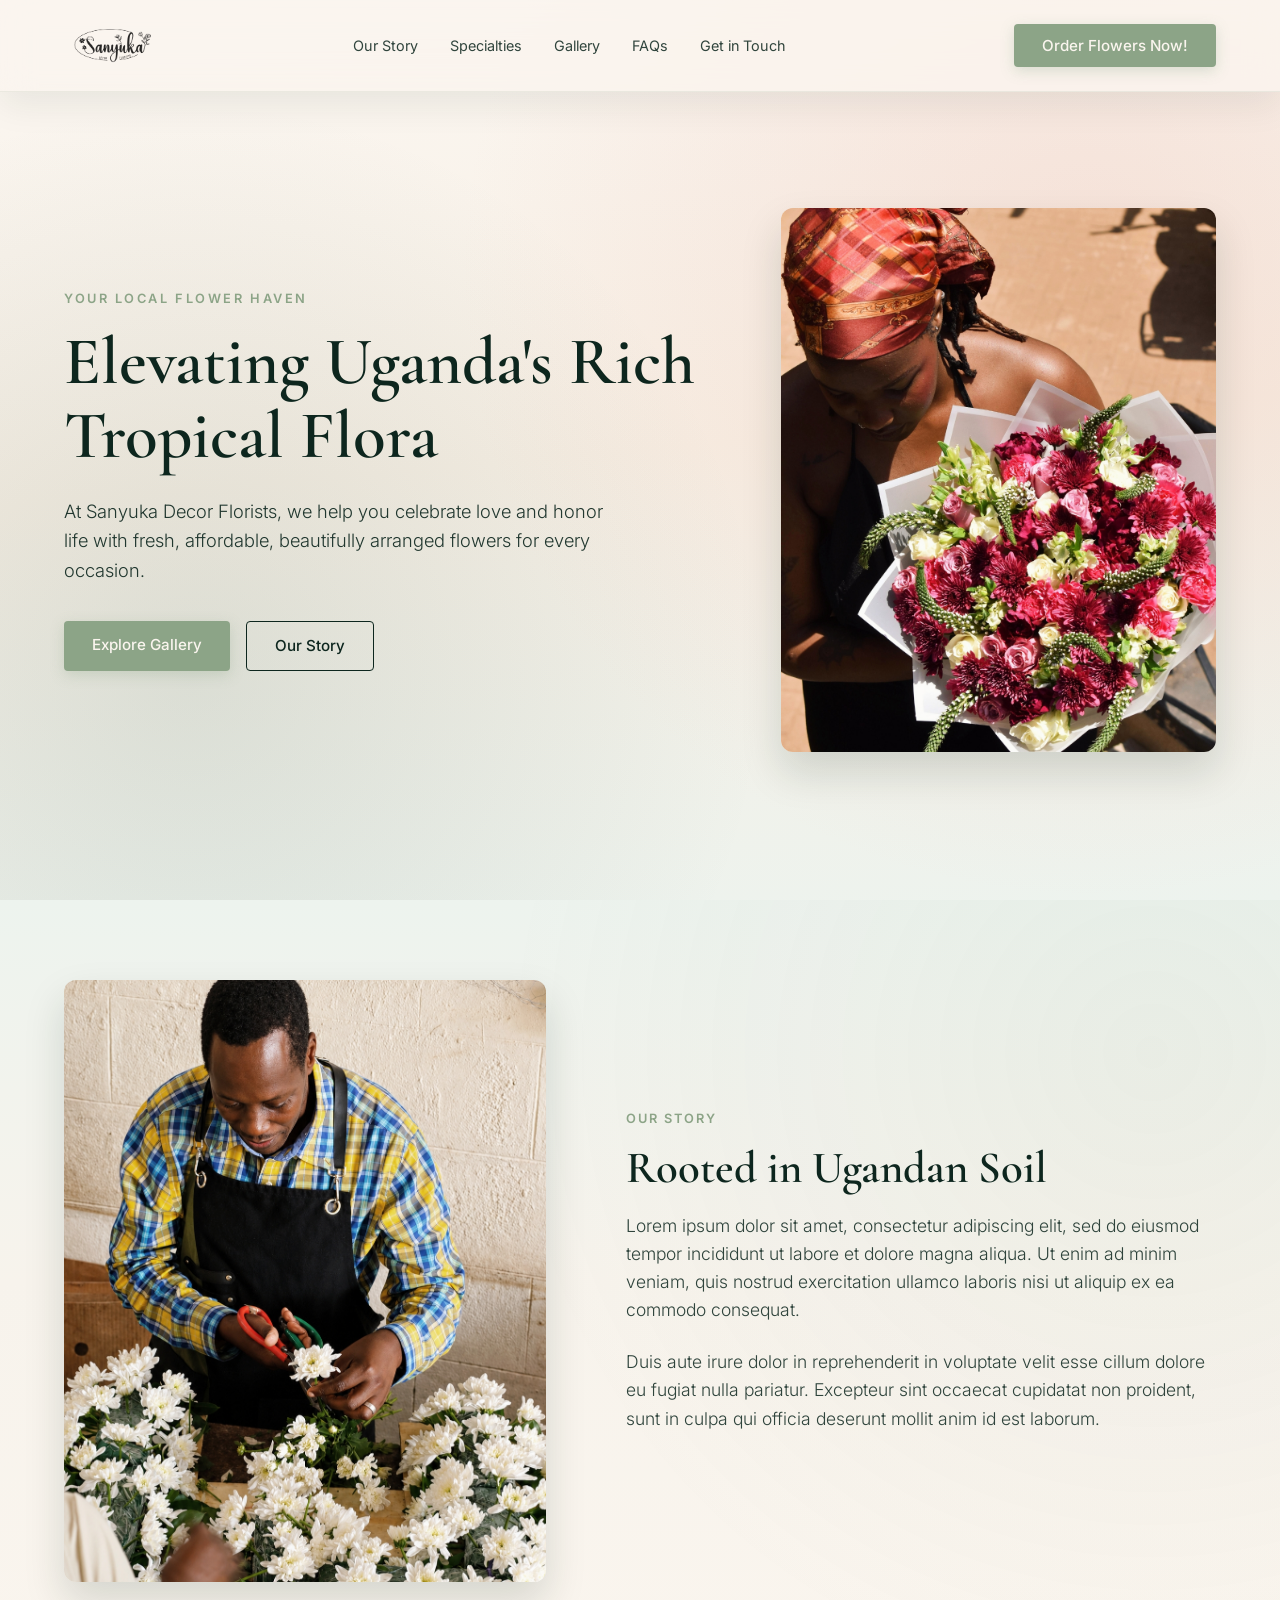
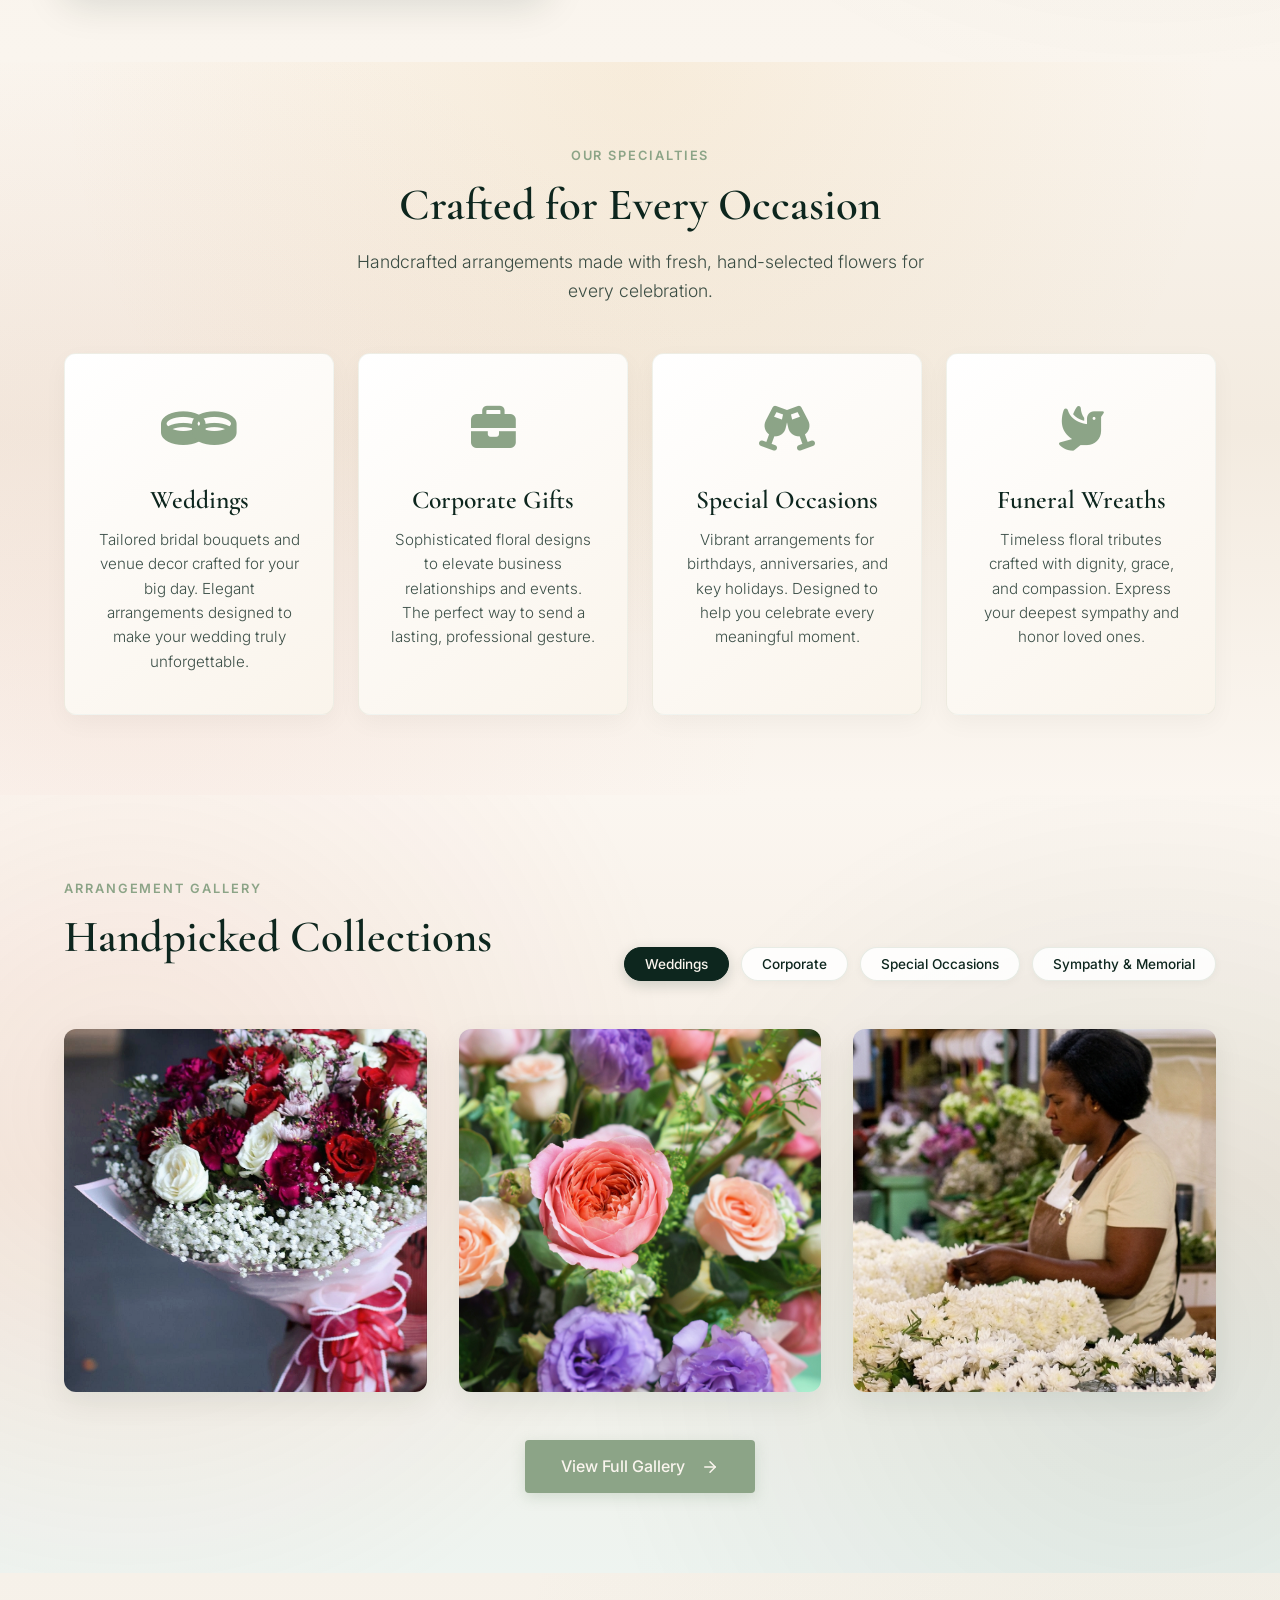
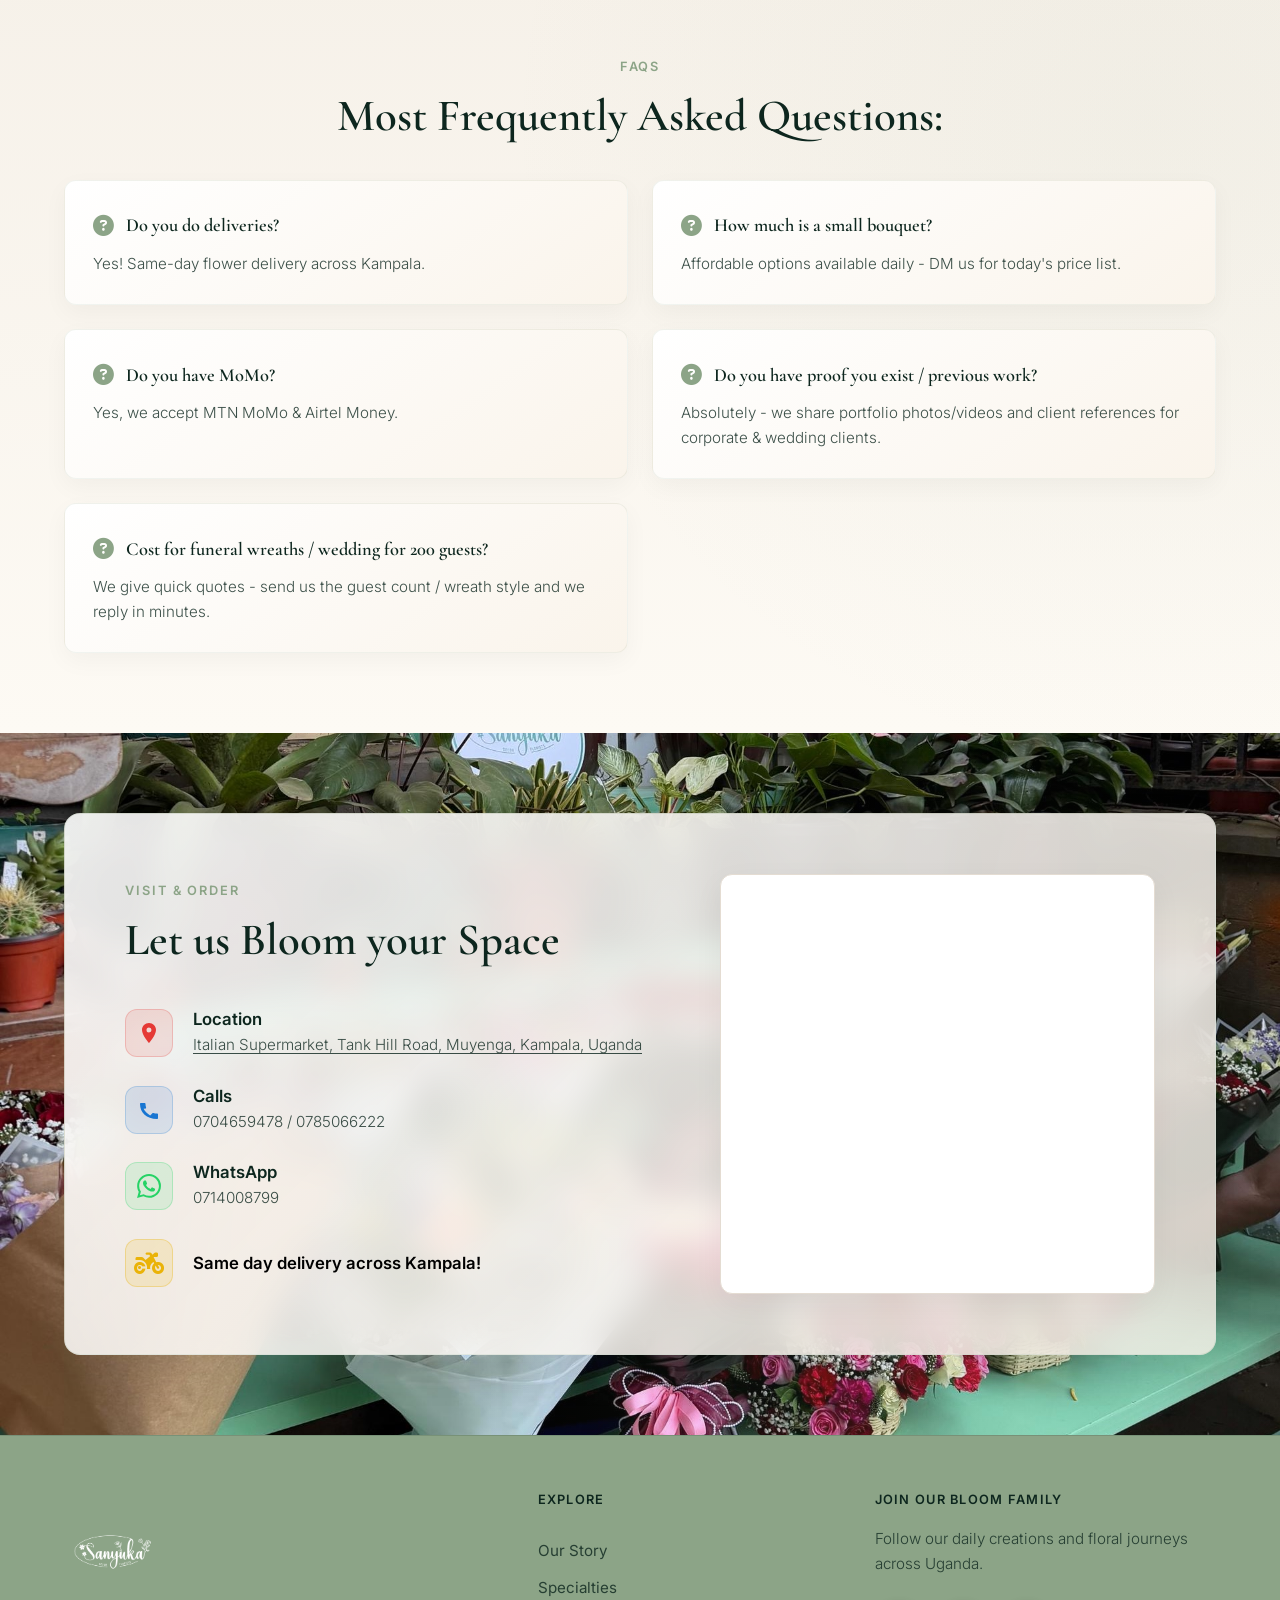
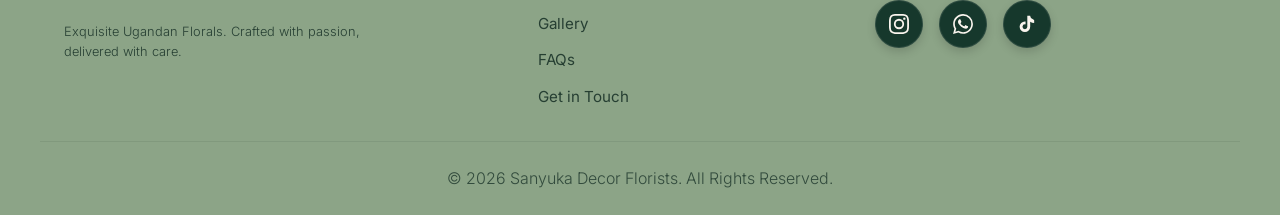
==== commit 59febde5: "Color Change" ====
--- a/index.html
+++ b/index.html
@@ -51,9 +51,8 @@
           <span class="hero-subtitle">Your local flower haven</span>
           <h1 class="hero-title">Elevating Uganda's Rich Tropical Flora</h1>
           <p class="hero-description">
-            Lorem ipsum dolor sit amet, consectetur adipiscing elit, sed do eiusmod tempor incididunt ut labore et
-            dolore magna aliqua. Ut enim ad minim veniam, quis nostrud exercitation ullamco laboris nisi ut aliquip ex
-            ea commodo consequat.
+            At Sanyuka Decor Florists, we help you celebrate love and honor life with fresh, affordable, beautifully arranged flowers for every occasion.
+
           </p>
           <div class="hero-actions">
             <a href="#gallery" class="btn-primary">Explore Gallery</a>
--- a/style.css
+++ b/style.css
@@ -7,9 +7,9 @@
   --color-forest: #0d261e;         /* Deep Nile Forest Green */
   --color-forest-light: #16382c;   /* Mid Forest Green */
   --color-forest-rgb: 13, 38, 30;
-  --color-terracotta: #c85a32;     /* Warm Ugandan Clay Terracotta */
-  --color-terracotta-hover: #ab4620;
-  --color-terracotta-soft: rgba(200, 90, 50, 0.12);
+  --color-terracotta: #8ca487;     /* Sage Green (brand accent) */
+  --color-terracotta-hover: #75907a;
+  --color-terracotta-soft: rgba(140, 164, 135, 0.12);
   --color-petal-blush: #f4eae4;    /* Delicate Petal Blush */
   --color-sage: #eef4f0;           /* Soft Sage Leaf */
   --color-sage-deep: #2d5547;      /* Deep Sage Green */
@@ -24,7 +24,7 @@
   --font-sans: 'Inter', sans-serif;
   
   --glass-bg: rgba(250, 245, 238, 0.82);
-  --glass-border: rgba(200, 90, 50, 0.14);
+  --glass-border: rgba(140, 164, 135, 0.14);
   --glass-shadow: 0 12px 36px 0 rgba(13, 38, 30, 0.08);
   --backdrop-blur: 16px;
   
@@ -148,14 +148,14 @@
   border: none;
   border-radius: 4px;
   cursor: pointer;
-  box-shadow: 0 4px 14px rgba(212, 106, 67, 0.3);
+  box-shadow: 0 4px 14px rgba(140, 164, 135, 0.3);
   transition: var(--transition-smooth);
 }
 
 .btn-primary:hover {
   background-color: var(--color-terracotta-hover);
   transform: translateY(-2px);
-  box-shadow: 0 6px 20px rgba(212, 106, 67, 0.4);
+  box-shadow: 0 6px 20px rgba(140, 164, 135, 0.4);
 }
 
 .btn-secondary {
@@ -363,7 +363,7 @@
 
 /* About Section */
 .about-section {
-  background: radial-gradient(circle at 90% 20%, rgba(200, 90, 50, 0.08) 0%, transparent 50%),
+  background: radial-gradient(circle at 90% 20%, rgba(140, 164, 135, 0.08) 0%, transparent 50%),
               linear-gradient(180deg, #edf3ee 0%, #f7f3ec 50%, #faf5ee 100%);
   position: relative;
 }
@@ -418,7 +418,7 @@
   background: linear-gradient(145deg, #ffffff 0%, #faf4eb 100%);
   padding: 40px 32px;
   border-radius: 12px;
-  border: 1px solid rgba(200, 90, 50, 0.12);
+  border: 1px solid rgba(140, 164, 135, 0.12);
   box-shadow: 0 8px 24px rgba(13, 38, 30, 0.04);
   transition: var(--transition-smooth);
   display: flex;
@@ -428,7 +428,7 @@
 
 .specialty-card:hover {
   transform: translateY(-8px);
-  box-shadow: 0 20px 40px rgba(200, 90, 50, 0.12);
+  box-shadow: 0 20px 40px rgba(140, 164, 135, 0.12);
   border-color: var(--color-terracotta);
 }
 
@@ -508,7 +508,7 @@
   font-weight: 500;
   font-size: 0.85rem;
   padding: 8px 20px;
-  border: 1px solid rgba(200, 90, 50, 0.2);
+  border: 1px solid rgba(140, 164, 135, 0.2);
   border-radius: 30px;
   cursor: pointer;
   box-shadow: 0 2px 8px rgba(13, 38, 30, 0.04);
@@ -621,7 +621,7 @@
 
 /* FAQ Section */
 .faq-section {
-  background: radial-gradient(circle at 90% 20%, rgba(200, 90, 50, 0.06) 0%, transparent 50%),
+  background: radial-gradient(circle at 90% 20%, rgba(140, 164, 135, 0.06) 0%, transparent 50%),
               linear-gradient(180deg, #f6f1e9 0%, #fdfaf4 100%);
 }
 
@@ -636,14 +636,14 @@
   background: linear-gradient(145deg, #ffffff 0%, #faf4eb 100%);
   padding: 28px;
   border-radius: 12px;
-  border: 1px solid rgba(200, 90, 50, 0.12);
+  border: 1px solid rgba(140, 164, 135, 0.12);
   box-shadow: 0 8px 24px rgba(13, 38, 30, 0.04);
   transition: transform 0.3s ease, box-shadow 0.3s ease;
 }
 
 .faq-item:hover {
   transform: translateY(-4px);
-  box-shadow: 0 14px 30px rgba(200, 90, 50, 0.1);
+  box-shadow: 0 14px 30px rgba(140, 164, 135, 0.1);
 }
 
 .faq-question {
@@ -680,7 +680,7 @@
 /* Delivery & Contact Section */
 .contact-section {
   background:
-    radial-gradient(circle at 80% 80%, rgba(200, 90, 50, 0.14) 0%, transparent 50%),
+    radial-gradient(circle at 80% 80%, rgba(140, 164, 135, 0.14) 0%, transparent 50%),
     url('Assets/images/front.JPG') center/cover no-repeat;
 }
 
@@ -688,7 +688,7 @@
   background: linear-gradient(135deg, rgba(255, 255, 255, 0.9) 0%, rgba(248, 242, 233, 0.82) 100%);
   backdrop-filter: blur(var(--backdrop-blur));
   -webkit-backdrop-filter: blur(var(--backdrop-blur));
-  border: 1px solid rgba(200, 90, 50, 0.18);
+  border: 1px solid rgba(140, 164, 135, 0.18);
   box-shadow: 0 16px 44px rgba(13, 38, 30, 0.08);
   border-radius: 16px;
   padding: 60px;
@@ -804,7 +804,7 @@
 .form-group select:focus,
 .form-group textarea:focus {
   border-color: var(--color-terracotta);
-  box-shadow: 0 0 0 3px rgba(212, 106, 67, 0.1);
+  box-shadow: 0 0 0 3px rgba(140, 164, 135, 0.1);
 }
 
 .form-grid-2 {
@@ -861,7 +861,7 @@
 }
 
 .option-pill input:focus-visible + span {
-  box-shadow: 0 0 0 3px rgba(212, 106, 67, 0.2);
+  box-shadow: 0 0 0 3px rgba(140, 164, 135, 0.2);
 }
 
 @media (max-width: 992px) {
@@ -877,9 +877,9 @@
 
 /* Footer Section */
 .footer {
-  background-color: var(--color-forest);
-  color: var(--color-cream);
-  border-top: 1px solid var(--color-forest-light);
+  background-color: #8ca487;   /* Sage Green (unified brand green) */
+  color: var(--color-forest);
+  border-top: 1px solid rgba(13, 38, 30, 0.15);
 }
 
 .footer-container {
@@ -897,7 +897,7 @@
 }
 
 .footer-logo {
-  color: var(--color-cream);
+  color: var(--color-forest);
   margin-bottom: 10px;
 }
 
@@ -924,7 +924,7 @@
   text-transform: uppercase;
   font-size: 0.8rem;
   letter-spacing: 0.1em;
-  color: var(--color-gold);
+  color: var(--color-forest);
   margin-bottom: 20px;
   font-weight: 600;
 }
@@ -936,7 +936,7 @@
 
 .footer-links a:hover {
   opacity: 1;
-  color: var(--color-gold);
+  color: var(--color-forest);
   transform: translateX(4px);
 }
 
@@ -1002,11 +1002,11 @@
   max-width: 1200px;
   margin: 0 auto;
   padding: 24px 24px;
-  border-top: 1px solid rgba(251, 248, 243, 0.08);
+  border-top: 1px solid rgba(13, 38, 30, 0.12);
   display: flex;
   justify-content: center;
   font-size: 0.85rem;
-  opacity: 0.6;
+  opacity: 0.7;
 }
 
 @media (max-width: 768px) {
@@ -1310,8 +1310,8 @@
     45deg,
     transparent,
     transparent 8px,
-    rgba(212, 106, 67, 0.06) 8px,
-    rgba(212, 106, 67, 0.06) 16px
+    rgba(140, 164, 135, 0.06) 8px,
+    rgba(140, 164, 135, 0.06) 16px
   );
 }
 
@@ -1352,7 +1352,7 @@
   max-width: 600px;
   border-radius: 50% 50% 50% 50% / 60% 60% 40% 40%;
   border: none;
-  background: linear-gradient(135deg, #f0ece5 60%, rgba(212, 106, 67, 0.08));
+  background: linear-gradient(135deg, #f0ece5 60%, rgba(140, 164, 135, 0.08));
   border: 2px dashed var(--color-terracotta);
 }
 
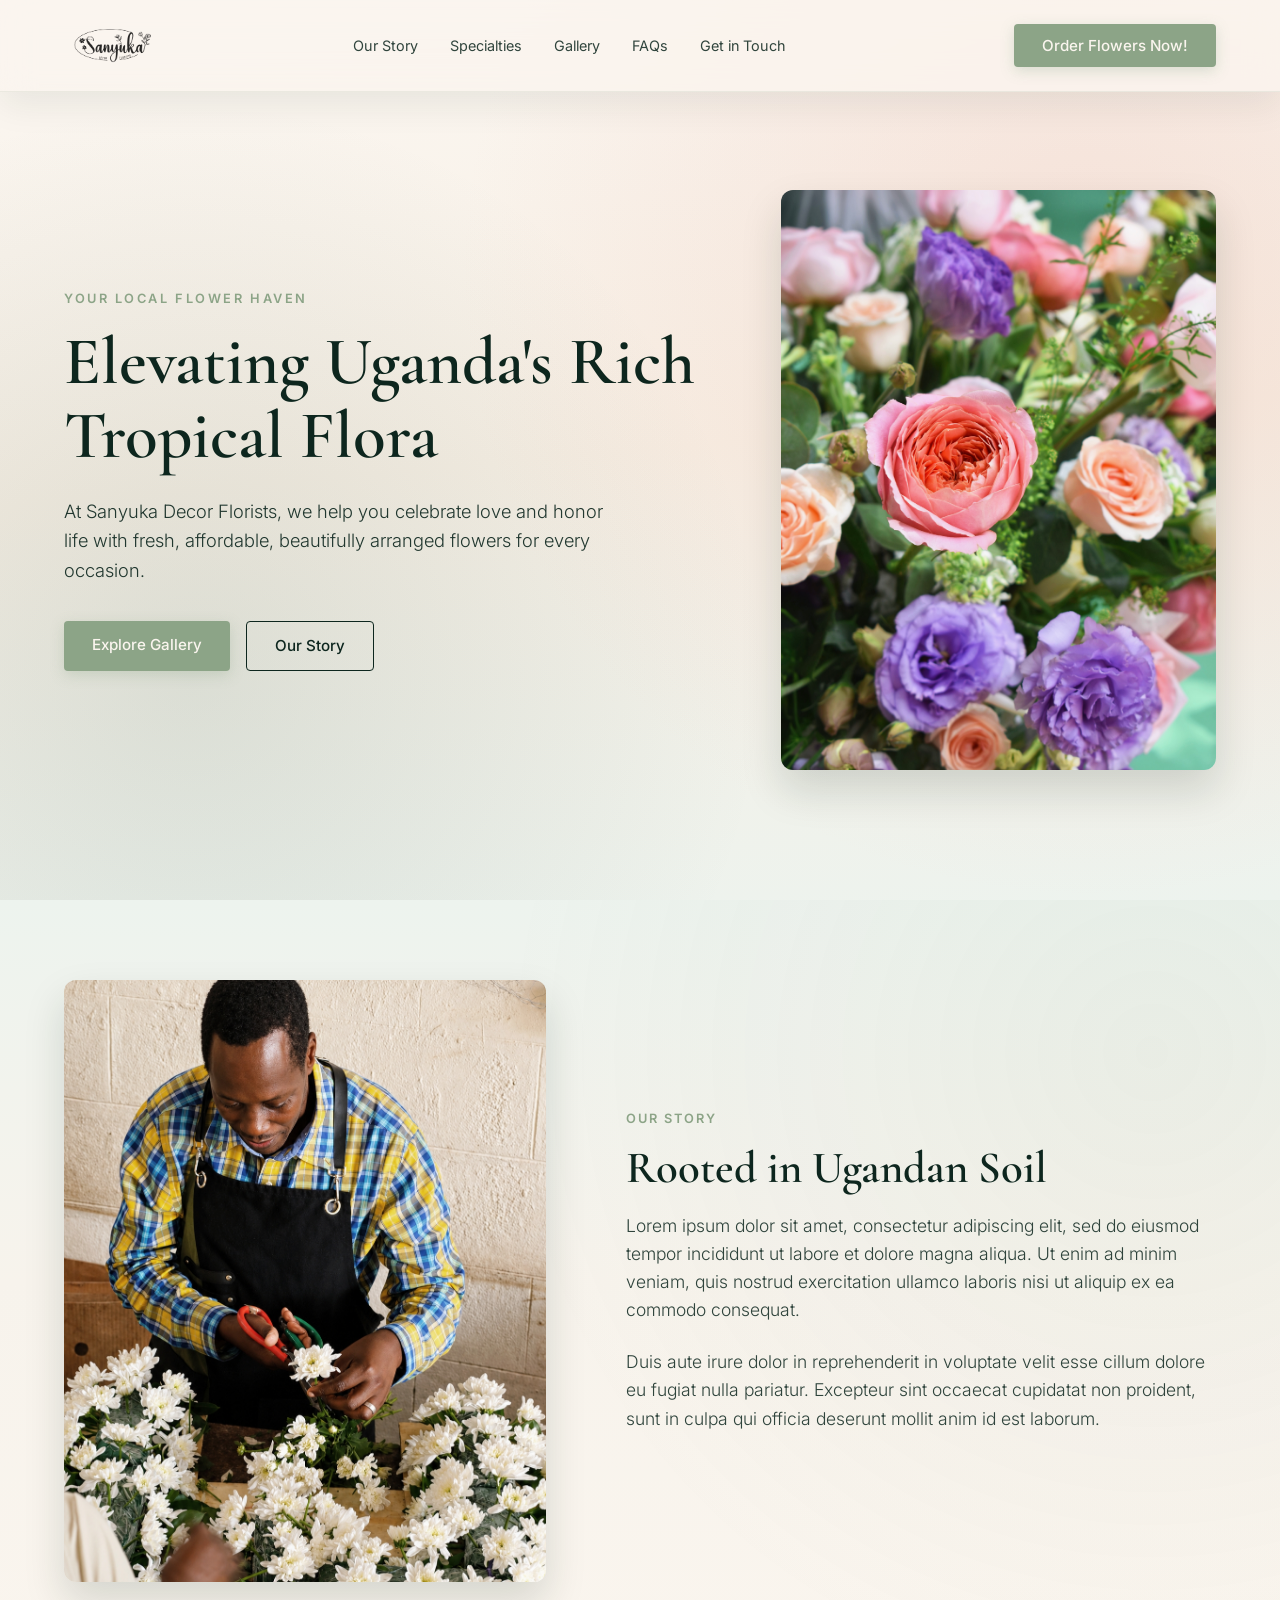
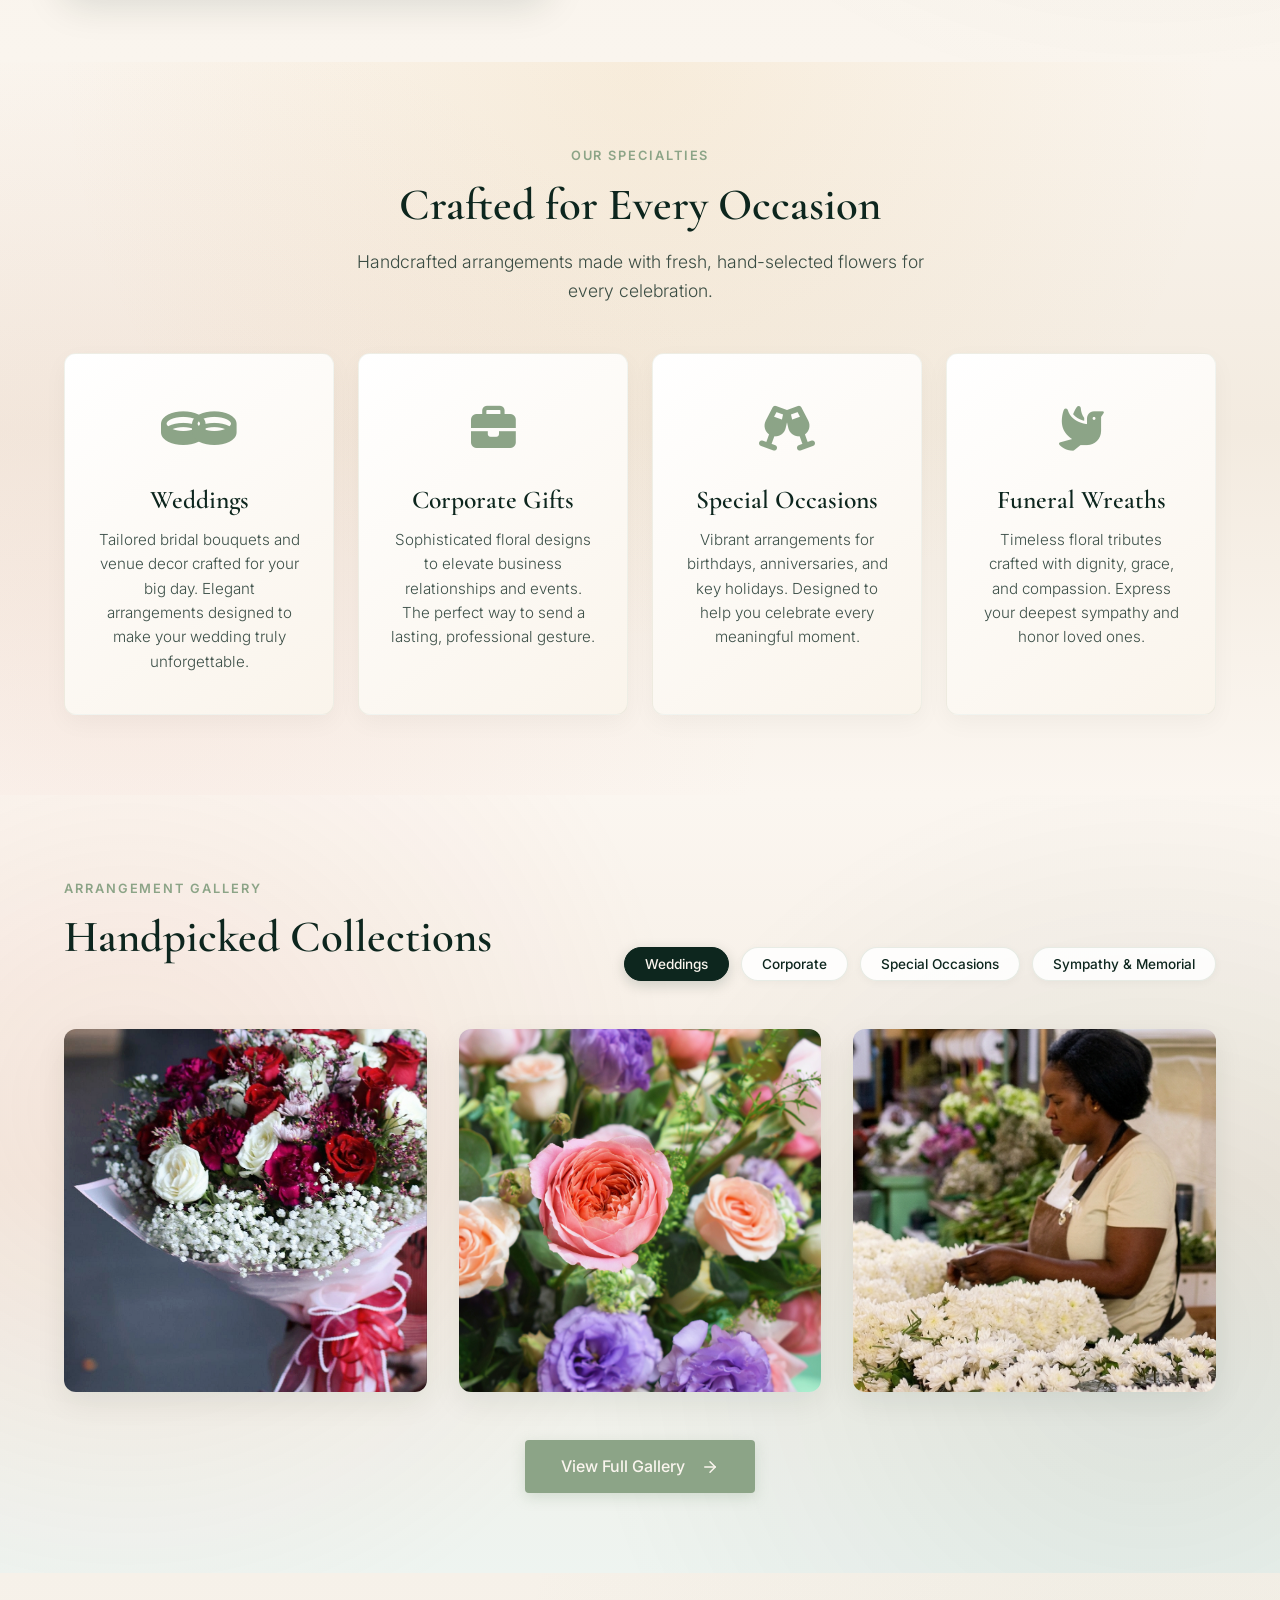
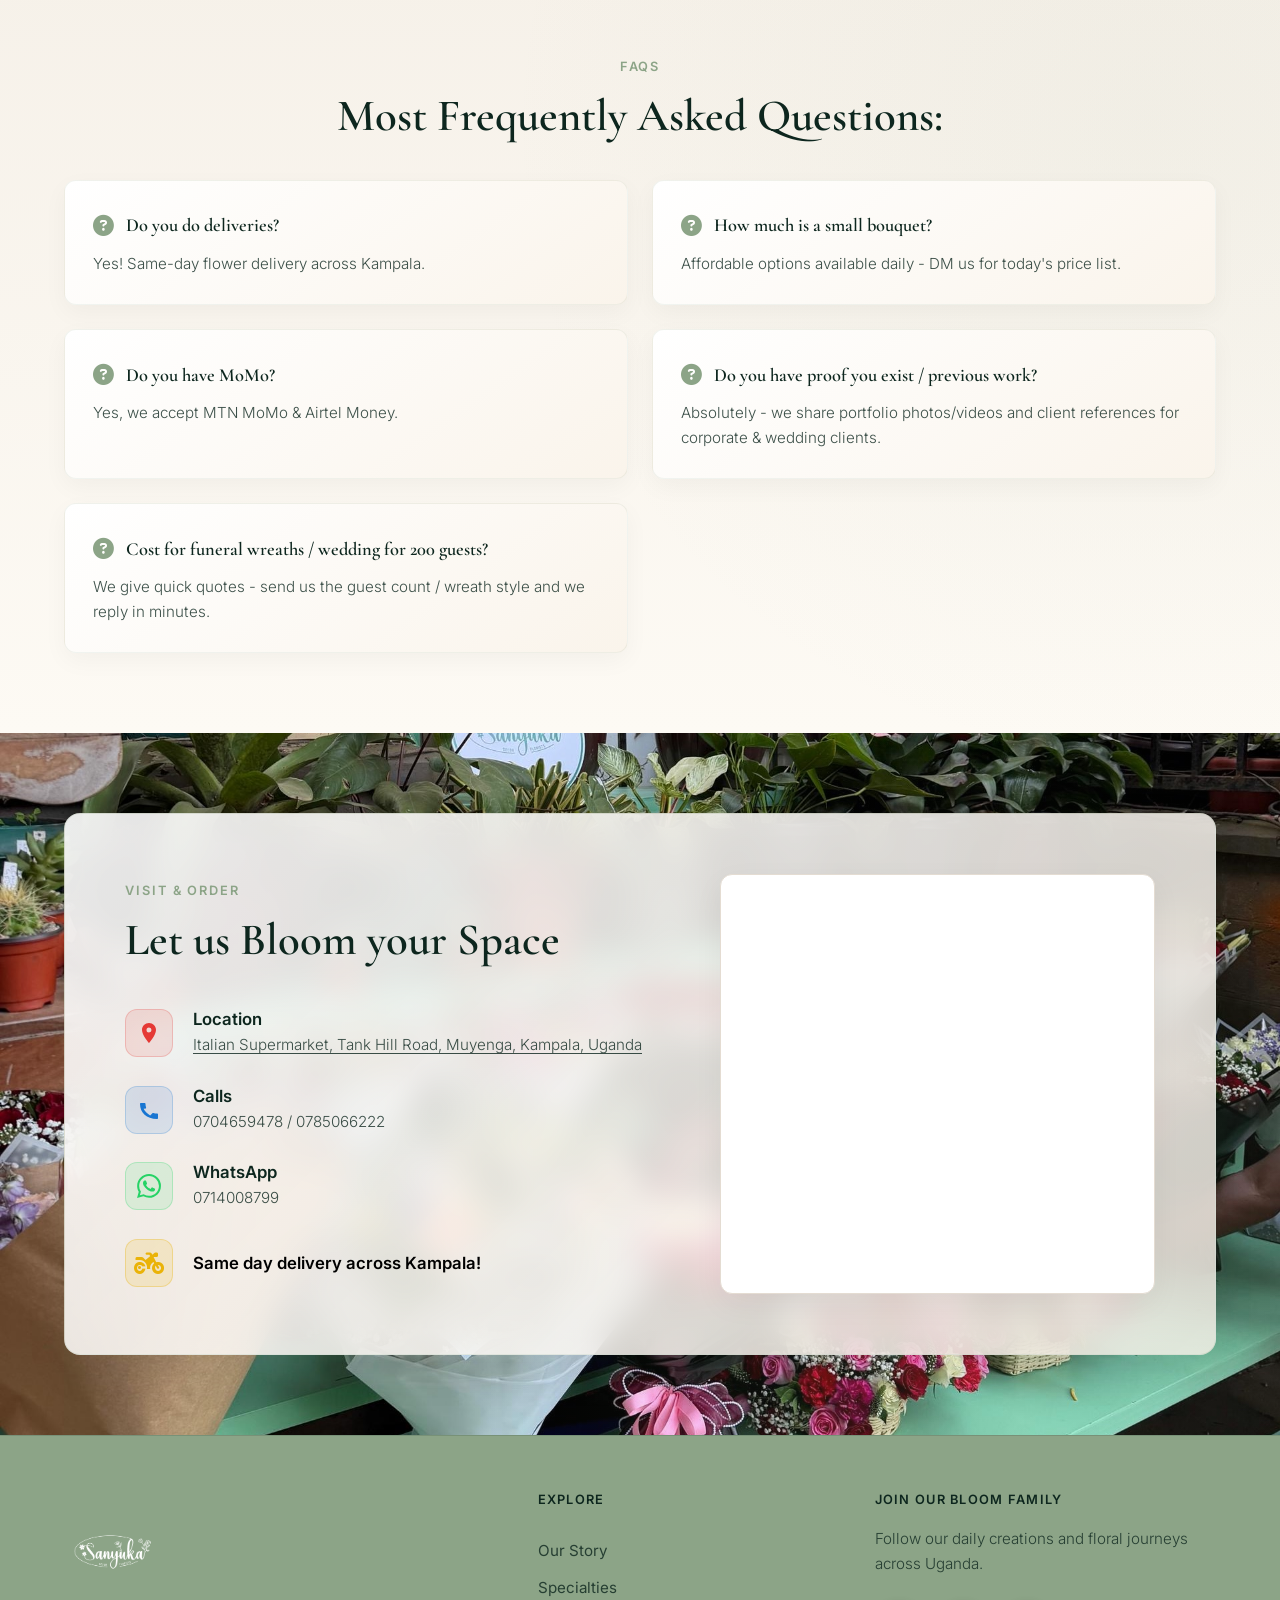
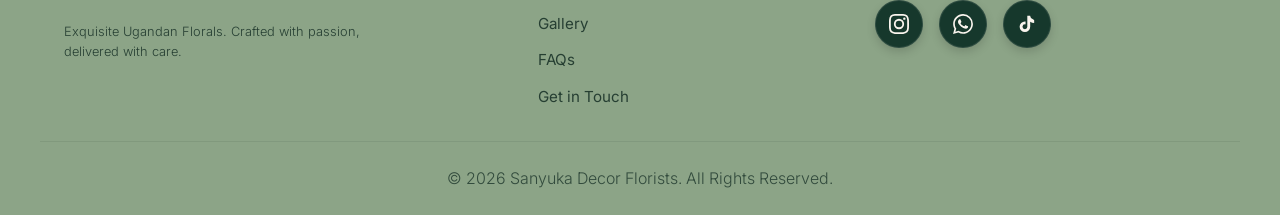
==== commit 6696cf04: "Update image in hero section" ====
--- a/index.html
+++ b/index.html
@@ -61,7 +61,7 @@
         </div>
         <div class="hero-visual">
           <div class="image-wrapper">
-            <img src="Assets/images/FLO1.jpeg" alt="Sanyuka Decor Florists signature floral arrangement"
+            <img src="Assets/images/PINKandPURP.jpg" alt="Sanyuka Decor Florists signature floral arrangement"
               fetchpriority="high" class="hero-img" width="600" height="600">
           </div>
         </div>
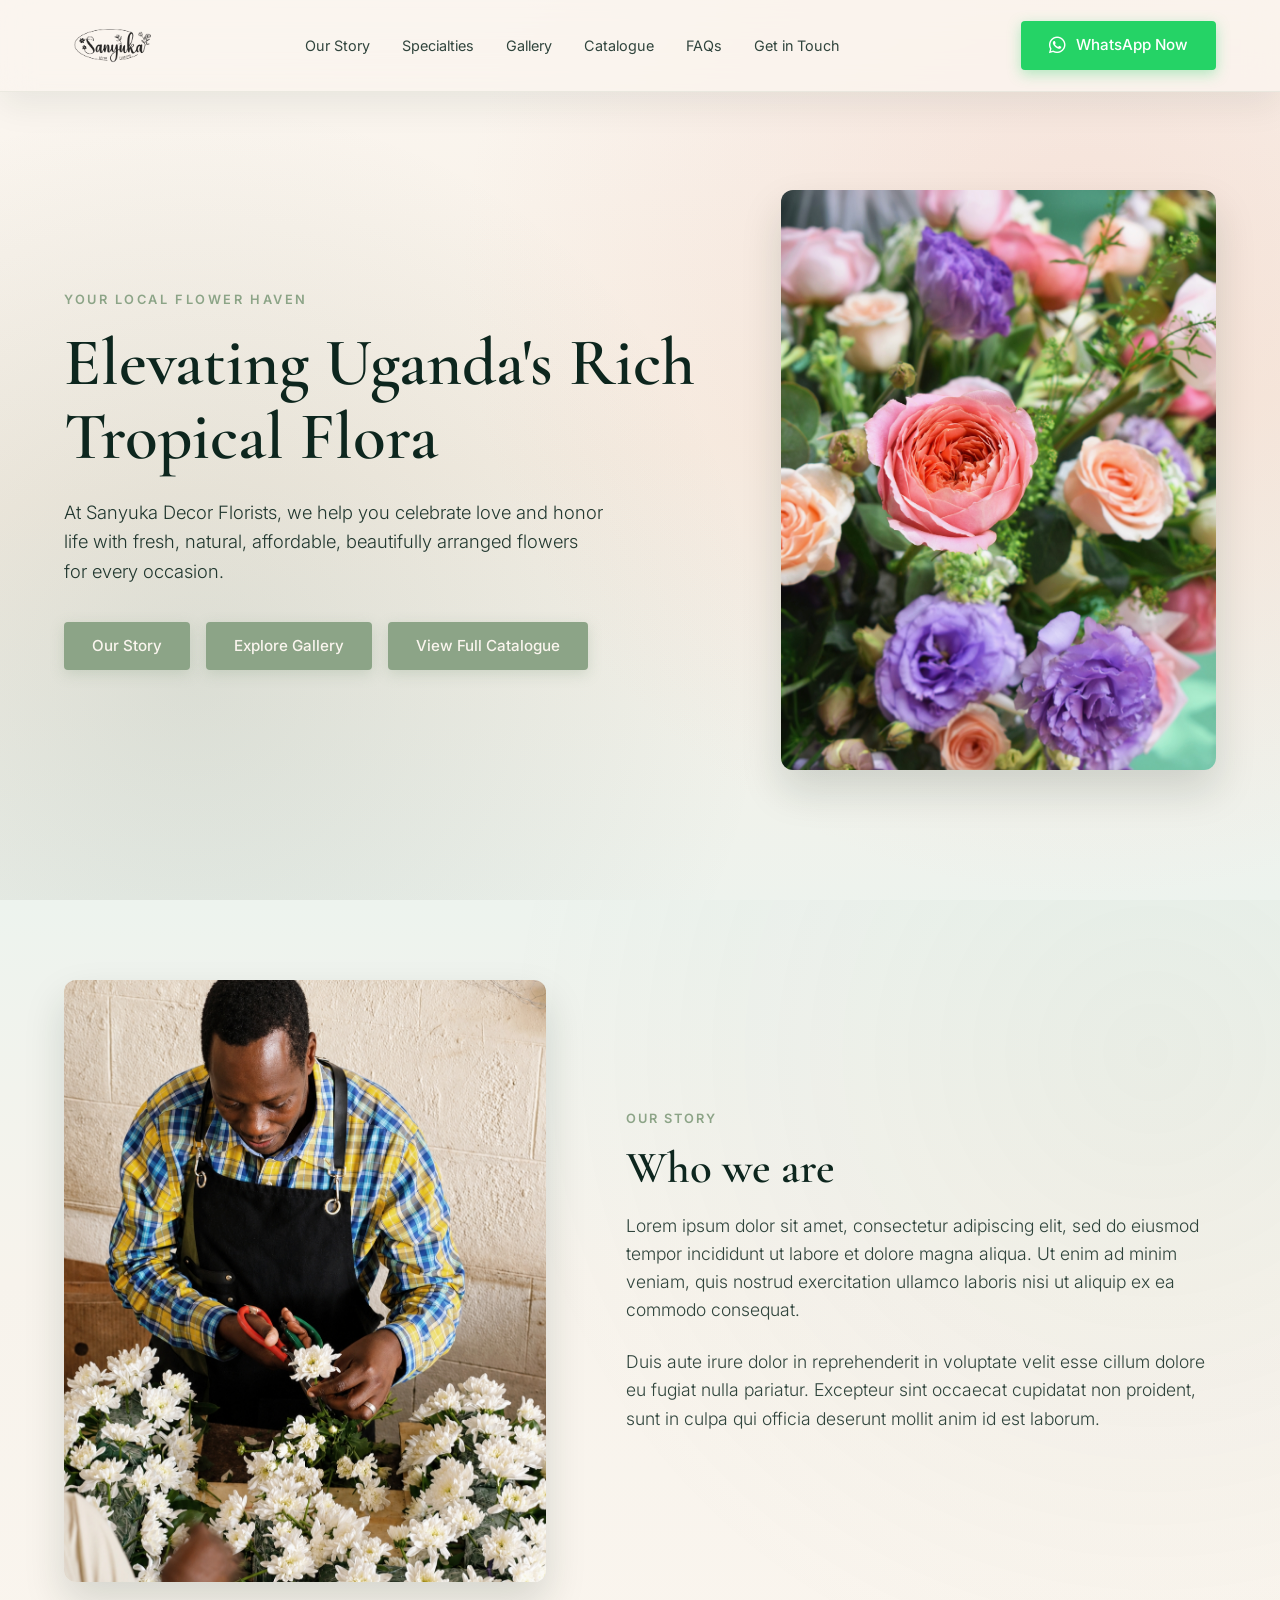
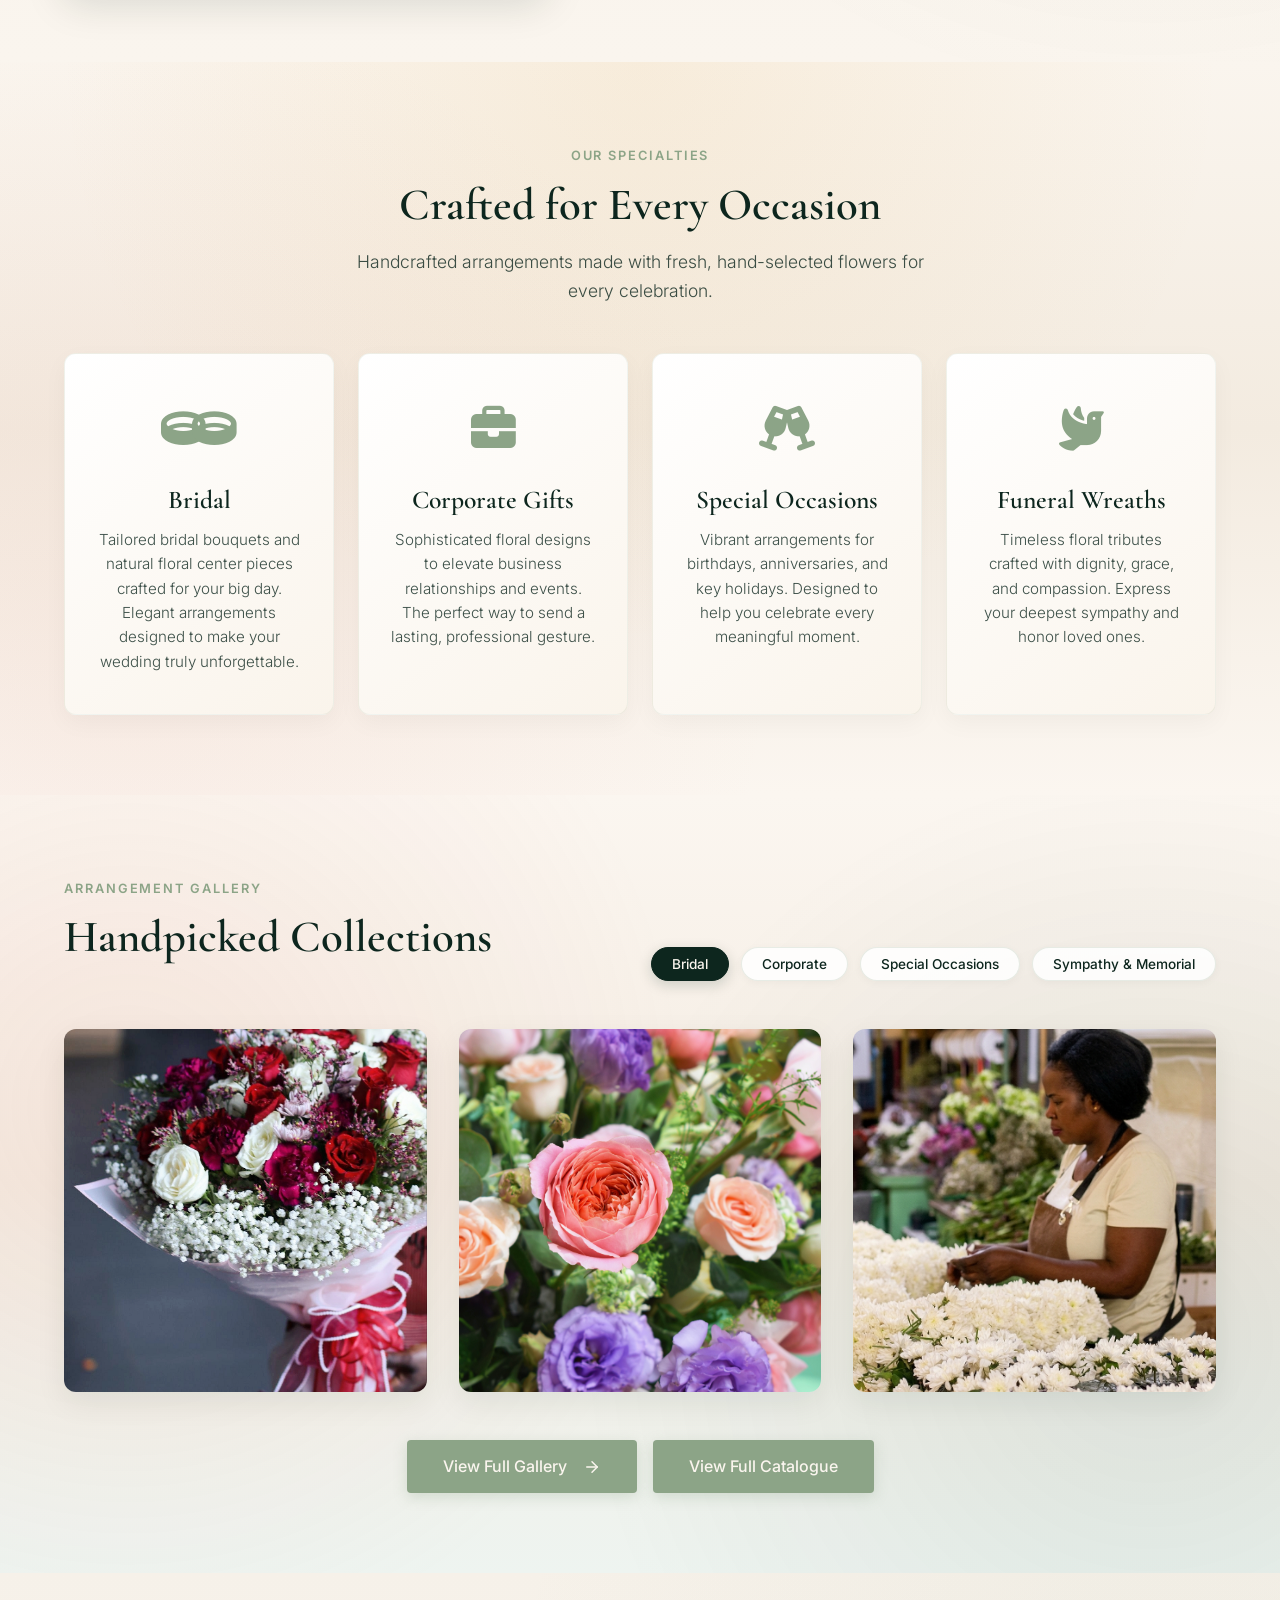
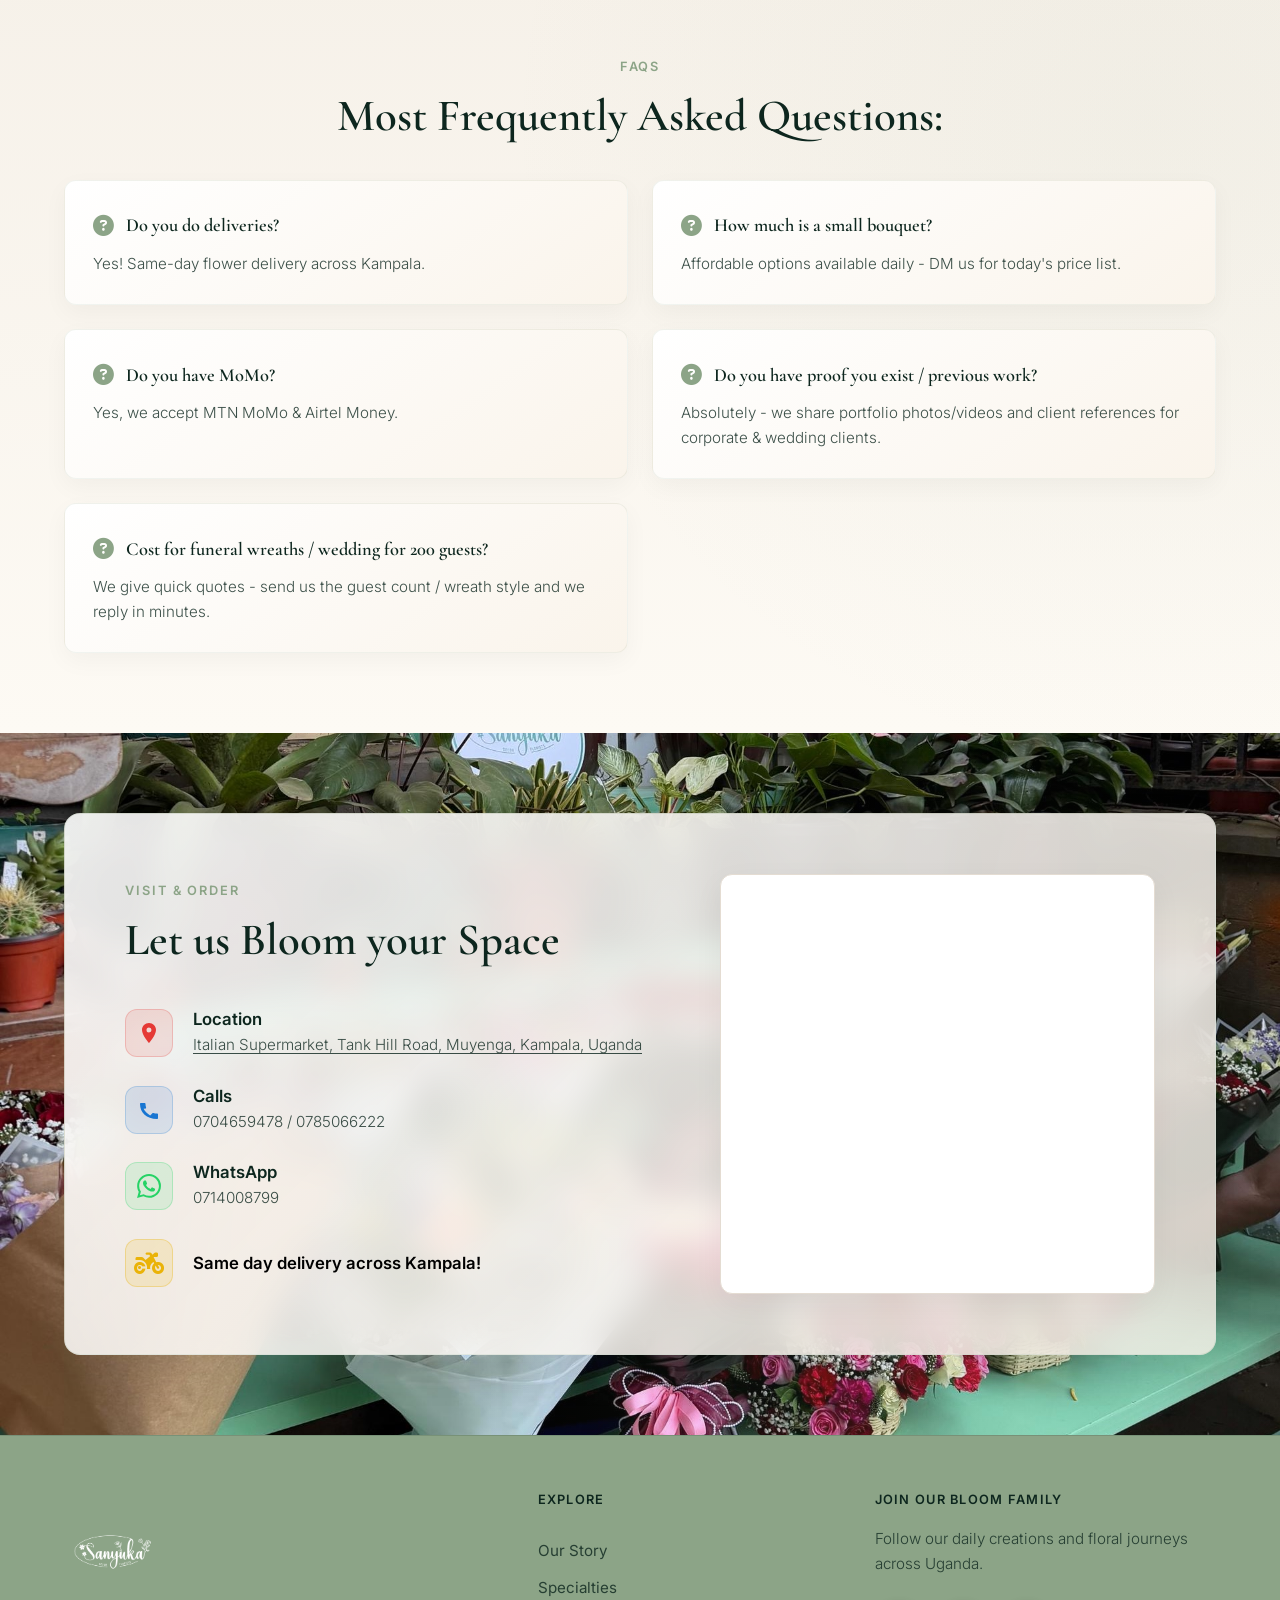
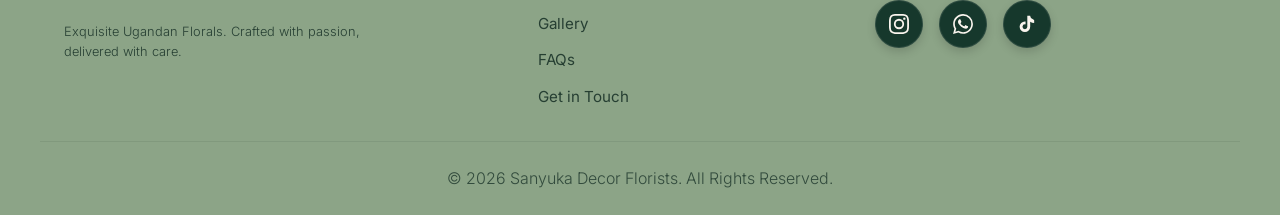
==== commit 780e7a92: "feat: add WhatsApp CTA and catalogue downloads - replace the old custom order button with the new Wh" ====
--- a/index.html
+++ b/index.html
@@ -36,10 +36,14 @@
         <a href="#about">Our Story</a>
         <a href="#specialties">Specialties</a>
         <a href="#gallery">Gallery</a>
+        <a href="Sanyuka-Catalogue-.pdf.pdf" target="_blank" rel="noopener">Catalogue</a>
         <a href="#faq">FAQs</a>
         <a href="#contact">Get in Touch</a>
       </nav>
-      <button class="btn-primary" id="open-custom-btn">Order Flowers Now!</button>
+      <a href="https://wa.me/256714008799" target="_blank" rel="noopener" class="btn-primary btn-whatsapp"
+        aria-label="Chat with Sanyuka Decor Florists on WhatsApp">
+        <i class="fa-brands fa-whatsapp" aria-hidden="true"></i> WhatsApp Now
+      </a>
     </div>
   </header>
 
@@ -51,12 +55,14 @@
           <span class="hero-subtitle">Your local flower haven</span>
           <h1 class="hero-title">Elevating Uganda's Rich Tropical Flora</h1>
           <p class="hero-description">
-            At Sanyuka Decor Florists, we help you celebrate love and honor life with fresh, affordable, beautifully arranged flowers for every occasion.
+            At Sanyuka Decor Florists, we help you celebrate love and honor life with fresh, natural, affordable, beautifully arranged flowers for every occasion.
 
           </p>
           <div class="hero-actions">
+            <a href="#about" class="btn-primary">Our Story</a>
             <a href="#gallery" class="btn-primary">Explore Gallery</a>
-            <a href="#about" class="btn-secondary">Our Story</a>
+            <a href="Sanyuka-Catalogue-.pdf.pdf" target="_blank" rel="noopener" class="btn-primary"
+              aria-label="Open the full Sanyuka price catalogue">View Full Catalogue</a>
           </div>
         </div>
         <div class="hero-visual">
@@ -78,7 +84,7 @@
           </div>
           <div class="about-text-column">
             <span class="section-label">Our Story</span>
-            <h2 class="section-title">Rooted in Ugandan Soil</h2>
+            <h2 class="section-title">Who we are</h2>
             <p class="about-para">
               Lorem ipsum dolor sit amet, consectetur adipiscing elit, sed do eiusmod tempor incididunt ut labore et
               dolore magna aliqua. Ut enim ad minim veniam, quis nostrud exercitation ullamco laboris nisi ut aliquip
@@ -104,8 +110,8 @@
         <div class="specialties-grid">
           <a href="#gallery" class="specialty-card specialty-link" data-filter="wedding">
             <span class="card-icon"><i class="fa-solid fa-ring"></i><i class="fa-solid fa-ring"></i></span>
-            <h3>Weddings</h3>
-            <p>Tailored bridal bouquets and venue decor crafted for your big day. Elegant arrangements designed to make
+            <h3>Bridal</h3>
+            <p>Tailored bridal bouquets and natural floral center pieces crafted for your big day. Elegant arrangements designed to make
               your wedding truly unforgettable.</p>
           </a>
           <a href="#gallery" class="specialty-card specialty-link" data-filter="corporate">
@@ -140,7 +146,7 @@
           </div>
           <!-- Gallery Filter Buttons -->
           <div class="filter-buttons">
-            <button class="filter-btn active" data-filter="wedding">Weddings</button>
+            <button class="filter-btn active" data-filter="wedding">Bridal</button>
             <button class="filter-btn" data-filter="corporate">Corporate</button>
             <button class="filter-btn" data-filter="special-occasions">Special Occasions</button>
             <button class="filter-btn" data-filter="sympathy-memorial">Sympathy &amp; Memorial</button>
@@ -160,9 +166,6 @@
                 <span class="card-category">Special Occasions</span>
                 <h3 class="card-title">Birthday</h3>
                 <p class="card-price">UGX 150,000</p>
-                <button class="btn-card-view" data-title="Birthday"
-                  data-desc="A cheerful hand-wrapped bunch of vibrant seasonal blooms, from sunny yellow sunflowers to pink carnations and green hydrangea. The perfect pick-me-up for birthdays and casual celebrations."
-                  data-img="" data-price="UGX 150,000">View Details</button>
               </div>
             </div>
           </div>
@@ -177,9 +180,6 @@
                 <span class="card-category">Special Occasions</span>
                 <h3 class="card-title">Anniversary</h3>
                 <p class="card-price">UGX 200,000</p>
-                <button class="btn-card-view" data-title="Anniversary"
-                  data-desc="A romantic glass-vase arrangement blending blush garden roses, fragrant white lilies, and trailing eucalyptus. Ideal for anniversaries, milestones, and key holiday gatherings."
-                  data-img="" data-price="UGX 200,000">View Details</button>
               </div>
             </div>
           </div>
@@ -194,9 +194,6 @@
                 <span class="card-category">Special Occasions</span>
                 <h3 class="card-title">Graduation</h3>
                 <p class="card-price">UGX 180,000</p>
-                <button class="btn-card-view" data-title="Graduation"
-                  data-desc="A striking modern arrangement inside a terracotta bowl, combining bright orange Bird of Paradise flowers, vibrant red Anthuriums, and broad, architectural Monstera leaves. A bold centerpiece to celebrate a proud graduation milestone."
-                  data-img="" data-price="UGX 180,000">View Details</button>
               </div>
             </div>
           </div>
@@ -211,9 +208,6 @@
                 <span class="card-category">Weddings</span>
                 <h3 class="card-title">Bridal Bouquet</h3>
                 <p class="card-price">UGX 350,000</p>
-                <button class="btn-card-view" data-title="Bridal Bouquet"
-                  data-desc="An exquisite, hand-tied bridal bouquet showcasing pure white lilies, luxury cream roses, elegant white orchids, and local Ugandan ferns, bound together with an ivory silk ribbon."
-                  data-img="Assets/images/FLO2.jpg" data-price="UGX 350,000">View Details</button>
               </div>
             </div>
           </div>
@@ -228,9 +222,6 @@
                 <span class="card-category">Weddings</span>
                 <h3 class="card-title">Reception Centerpiece</h3>
                 <p class="card-price">UGX 420,000</p>
-                <button class="btn-card-view" data-title="Reception Centerpiece"
-                  data-desc="A long, cascading table runner built from white phalaenopsis orchids, soft ruscus greenery, and delicate Italian ruscus, designed to line the length of a reception table with understated luxury."
-                  data-img="Assets/images/PINKandPURP.jpg" data-price="UGX 420,000">View Details</button>
               </div>
             </div>
           </div>
@@ -245,9 +236,6 @@
                 <span class="card-category">Weddings</span>
                 <h3 class="card-title">Aisle Arrangement</h3>
                 <p class="card-price">UGX 300,000</p>
-                <button class="btn-card-view" data-title="Aisle Arrangement"
-                  data-desc="A dramatic pair of ceremony pedestal arrangements mixing white gladioli, tropical birds of paradise, and lush monstera leaves to frame the aisle and altar beautifully."
-                  data-img="Assets/images/hero.jpeg" data-price="UGX 300,000">View Details</button>
               </div>
             </div>
           </div>
@@ -262,9 +250,6 @@
                 <span class="card-category">Corporate</span>
                 <h3 class="card-title">Lobby Arrangement</h3>
                 <p class="card-price">UGX 280,000</p>
-                <button class="btn-card-view" data-title="Lobby Arrangement"
-                  data-desc="An architectural, tall installation designed for corporate reception lobbies and executive boardrooms, displaying tall ginger lily stalks, pristine white calla lilies, and structural Monstera leaves in a metallic cylinder."
-                  data-img="Assets/images/TABLE.jpg" data-price="UGX 280,000">View Details</button>
               </div>
             </div>
           </div>
@@ -279,9 +264,6 @@
                 <span class="card-category">Corporate</span>
                 <h3 class="card-title">Boardroom Arrangement</h3>
                 <p class="card-price">UGX 320,000</p>
-                <button class="btn-card-view" data-title="Boardroom Arrangement"
-                  data-desc="A sleek, low-line arrangement in a brushed steel tray, alternating white dendrobium orchids, anthuriums, and river grass. Styled not to block sightlines across the conference table."
-                  data-img="Assets/images/TABLE2.jpg" data-price="UGX 320,000">View Details</button>
               </div>
             </div>
           </div>
@@ -296,9 +278,6 @@
                 <span class="card-category">Corporate</span>
                 <h3 class="card-title">Office Centerpiece</h3>
                 <p class="card-price">UGX 240,000</p>
-                <button class="btn-card-view" data-title="Office Centerpiece"
-                  data-desc="A circular, low-profile centerpiece in a concrete vessel, filled with seasonal tropicals, sculptural monstera, and gold-leafed palm fronds for a polished hotel or office reception desk."
-                  data-img="Assets/images/BOARD.jpg" data-price="UGX 240,000">View Details</button>
               </div>
             </div>
           </div>
@@ -313,9 +292,6 @@
                 <span class="card-category">Sympathy &amp; Memorial</span>
                 <h3 class="card-title">Sympathy Bouquet</h3>
                 <p class="card-price">UGX 220,000</p>
-                <button class="btn-card-view" data-title="Sympathy Bouquet"
-                  data-desc="A timeless collection of deep red roses sourced from volcanic-soil farms, accented by delicate baby's breath and fresh green eucalyptus, styled inside a dark minimalist glass jar."
-                  data-img="" data-price="UGX 220,000">View Details</button>
               </div>
             </div>
           </div>
@@ -329,9 +305,6 @@
                 <span class="card-category">Sympathy &amp; Memorial</span>
                 <h3 class="card-title">Memorial Wreath</h3>
                 <p class="card-price">UGX 260,000</p>
-                <button class="btn-card-view" data-title="Memorial Wreath"
-                  data-desc="A classic memorial wreath formed from white calla lilies, soft roses, and silver foliage, crafted on a natural vine frame as a dignified tribute of remembrance and peace."
-                  data-img="" data-price="UGX 260,000">View Details</button>
               </div>
             </div>
           </div>
@@ -346,9 +319,6 @@
                 <span class="card-category">Sympathy &amp; Memorial</span>
                 <h3 class="card-title">Standing Spray</h3>
                 <p class="card-price">UGX 300,000</p>
-                <button class="btn-card-view" data-title="Standing Spray"
-                  data-desc="A tall, elegant standing spray of white gladioli, chrysanthemums, and lush greens on an easel stand. A serene, compassionate expression of sympathy for funeral services."
-                  data-img="" data-price="UGX 300,000">View Details</button>
               </div>
             </div>
           </div>
@@ -365,6 +335,8 @@
               <path d="m12 5 7 7-7 7" />
             </svg>
           </a>
+          <a href="Sanyuka-Catalogue-.pdf.pdf" target="_blank" rel="noopener" class="btn-primary"
+            aria-label="Open the full Sanyuka price catalogue">View Full Catalogue</a>
         </div>
 
       </div>
--- a/style.css
+++ b/style.css
@@ -178,6 +178,26 @@
   transform: translateY(-2px);
 }
 
+/* WhatsApp header CTA */
+.btn-whatsapp {
+  display: inline-flex;
+  align-items: center;
+  gap: 10px;
+  background-color: #25d366;
+  color: #ffffff;
+  box-shadow: 0 4px 14px rgba(37, 211, 102, 0.35);
+}
+
+.btn-whatsapp i {
+  font-size: 1.2rem;
+}
+
+.btn-whatsapp:hover {
+  background-color: #1da851;
+  color: #ffffff;
+  box-shadow: 0 6px 20px rgba(37, 211, 102, 0.45);
+}
+
 /* Header & Navigation */
 .glass-header {
   position: fixed;
@@ -312,6 +332,7 @@
 
 .hero-actions {
   display: flex;
+  flex-wrap: wrap;
   gap: 16px;
 }
 
@@ -1474,6 +1495,8 @@
 .gallery-cta {
   display: flex;
   justify-content: center;
+  flex-wrap: wrap;
+  gap: 16px;
   margin-top: 48px;
 }
 
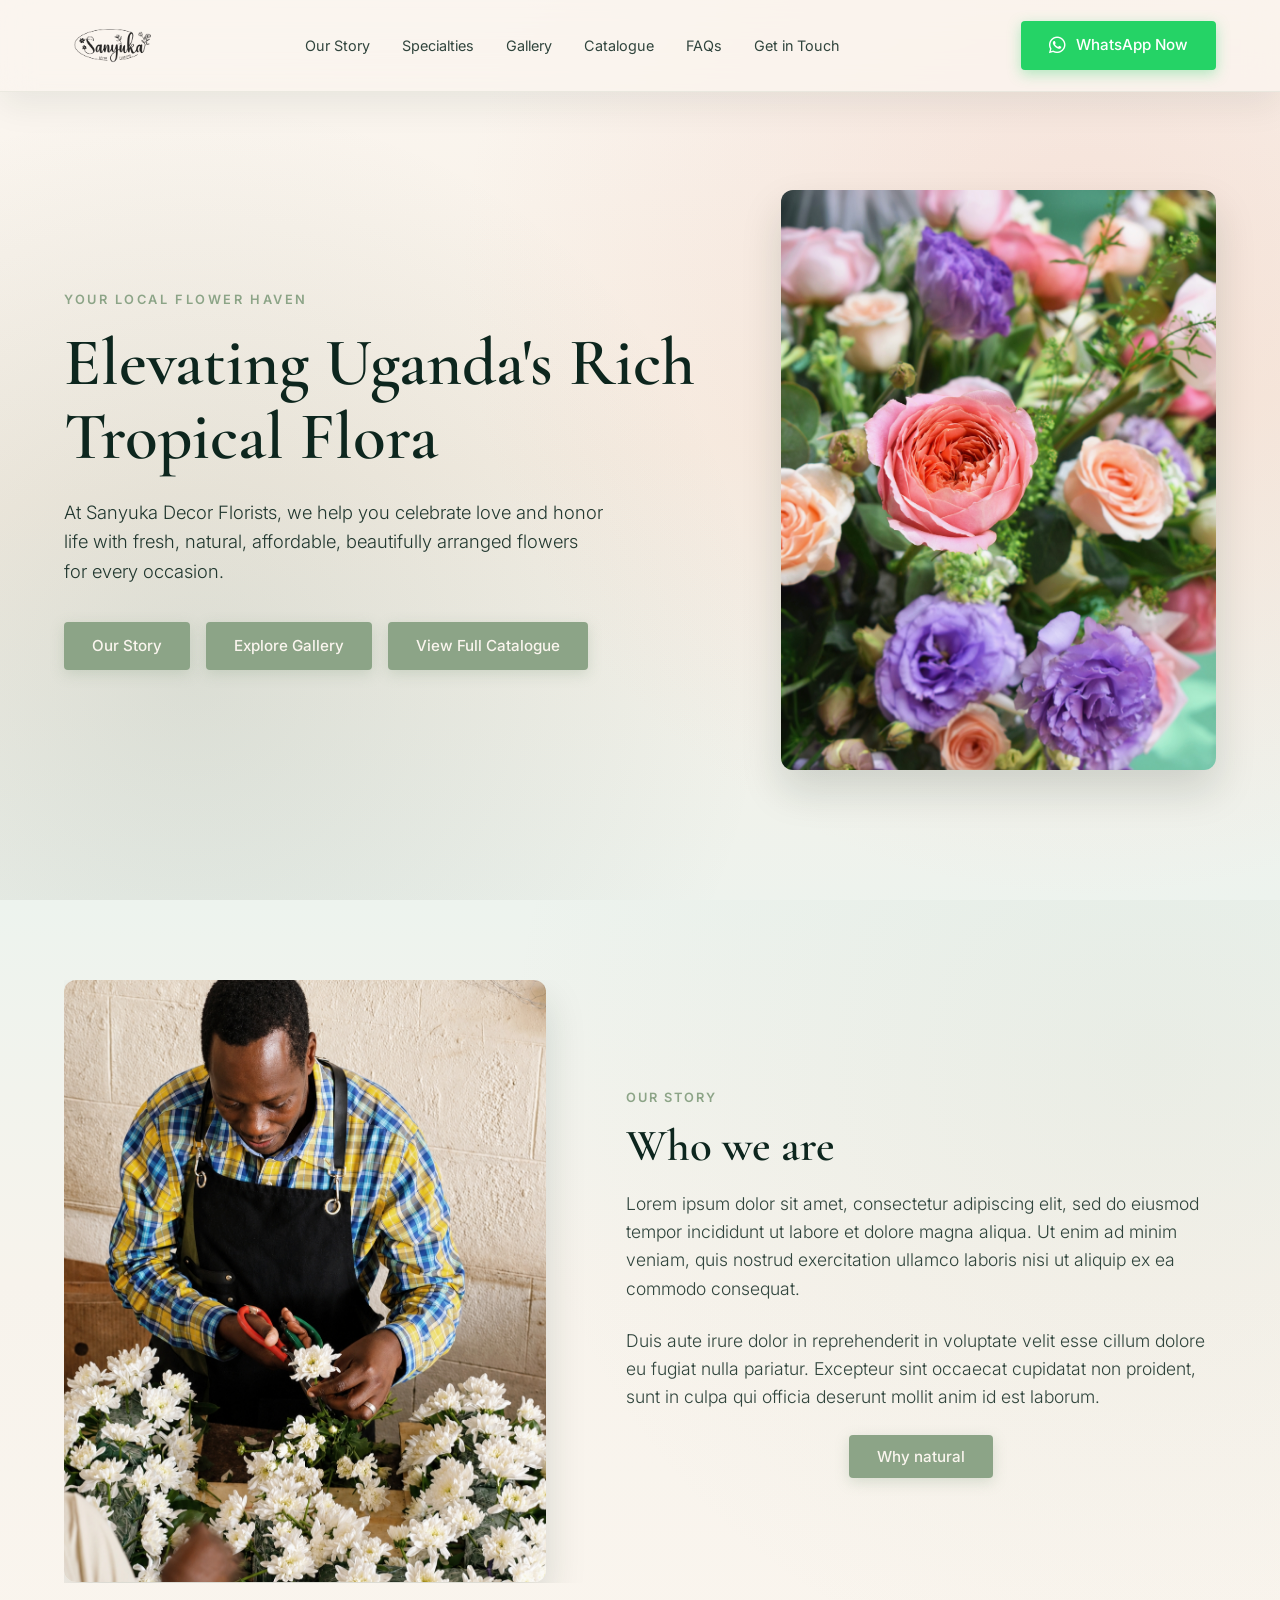
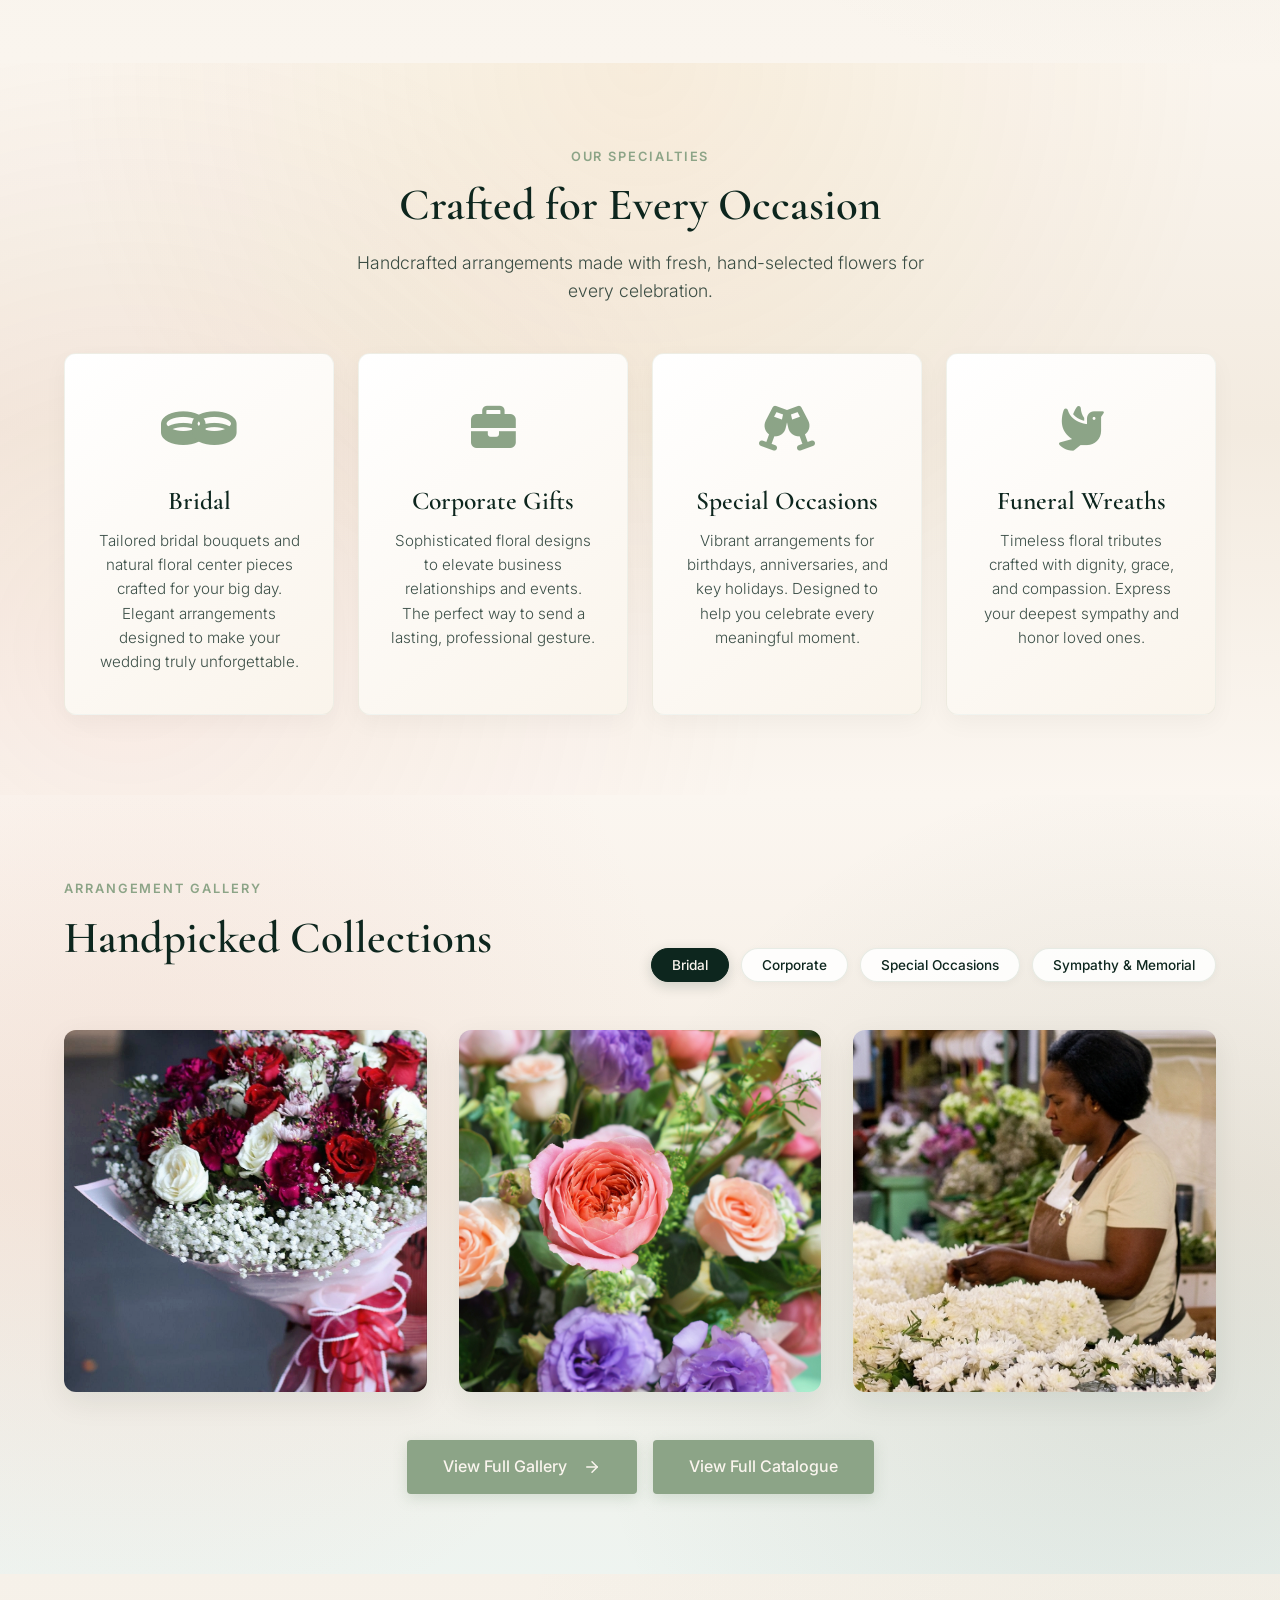
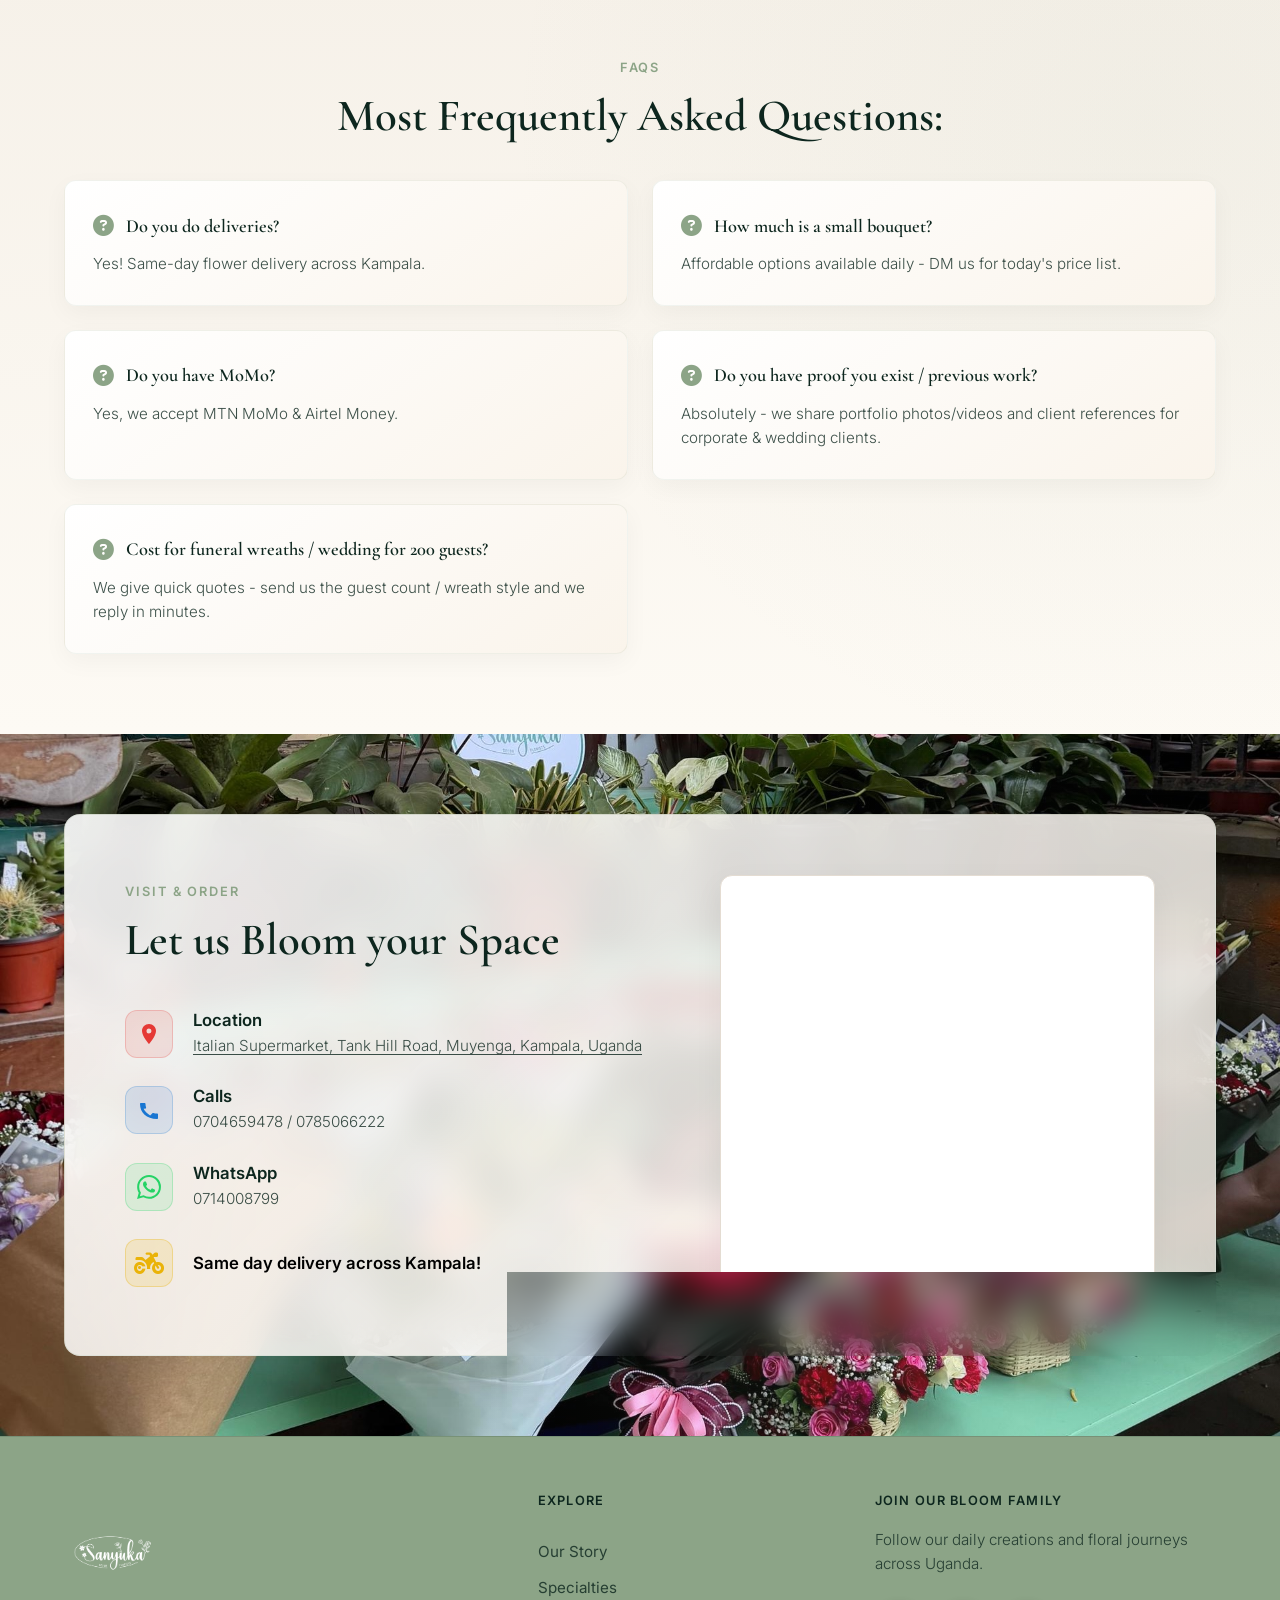
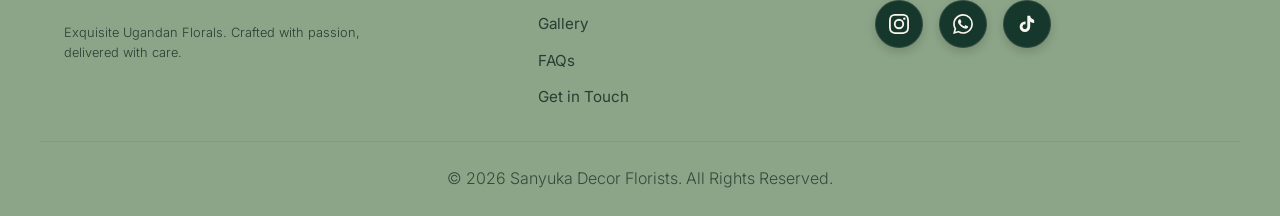
==== commit fab133d1: "fix: remove vertical line in paragraph swap, update single image" ====
--- a/index.html
+++ b/index.html
@@ -77,24 +77,59 @@
     <!-- About Section -->
     <section id="about" class="about-section scroll-reveal">
       <div class="section-container">
-        <div class="about-grid">
-          <div class="about-image-column">
-            <img src="Assets/images/MAN1.jpg" alt="Sanyuka Decor Florists handcrafted arrangement"
-              class="about-img" loading="lazy">
-          </div>
-          <div class="about-text-column">
-            <span class="section-label">Our Story</span>
-            <h2 class="section-title">Who we are</h2>
-            <p class="about-para">
-              Lorem ipsum dolor sit amet, consectetur adipiscing elit, sed do eiusmod tempor incididunt ut labore et
-              dolore magna aliqua. Ut enim ad minim veniam, quis nostrud exercitation ullamco laboris nisi ut aliquip
-              ex ea commodo consequat.
-            </p>
-            <p class="about-para">
-              Duis aute irure dolor in reprehenderit in voluptate velit esse cillum dolore eu fugiat nulla pariatur.
-              Excepteur sint occaecat cupidatat non proident, sunt in culpa qui officia deserunt mollit anim id est
-              laborum.
-            </p>
+        <div class="about-slider">
+          <div class="about-track" id="about-track">
+
+            <!-- Slide 1: Our Story -->
+            <div class="about-slide">
+              <div class="about-grid">
+                <div class="about-image-column">
+                  <img src="Assets/images/MAN1.jpg" alt="Sanyuka Decor Florists handcrafted arrangement"
+                    class="about-img" loading="lazy">
+                </div>
+                <div class="about-text-column">
+                  <span class="section-label">Our Story</span>
+                  <h2 class="section-title">Who we are</h2>
+                  <p class="about-para">
+                    Lorem ipsum dolor sit amet, consectetur adipiscing elit, sed do eiusmod tempor incididunt ut labore et
+                    dolore magna aliqua. Ut enim ad minim veniam, quis nostrud exercitation ullamco laboris nisi ut aliquip
+                    ex ea commodo consequat.
+                  </p>
+                  <p class="about-para">
+                    Duis aute irure dolor in reprehenderit in voluptate velit esse cillum dolore eu fugiat nulla pariatur.
+                    Excepteur sint occaecat cupidatat non proident, sunt in culpa qui officia deserunt mollit anim id est
+                    laborum.
+                  </p>
+                  <button class="btn-primary about-nav-btn" id="why-natural-btn" type="button">Why natural</button>
+                </div>
+              </div>
+            </div>
+
+            <!-- Slide 2: Why Natural over artificial -->
+            <div class="about-slide">
+              <div class="about-grid">
+                <div class="about-image-column">
+                  <img src="Assets/images/hero.jpeg" alt="Sanyuka Decor Florists handcrafted arrangement"
+                    class="about-img" loading="lazy">
+                </div>
+                <div class="about-text-column">
+                  <span class="section-label">Our Story</span>
+                  <h2 class="section-title about-slide2-title">Why Natural over artificial</h2>
+                  <p class="about-para">
+                    Lorem ipsum dolor sit amet, consectetur adipiscing elit, sed do eiusmod tempor incididunt ut labore et
+                    dolore magna aliqua. Ut enim ad minim veniam, quis nostrud exercitation ullamco laboris nisi ut aliquip
+                    ex ea commodo consequat.
+                  </p>
+                  <p class="about-para">
+                    Duis aute irure dolor in reprehenderit in voluptate velit esse cillum dolore eu fugiat nulla pariatur.
+                    Excepteur sint occaecat cupidatat non proident, sunt in culpa qui officia deserunt mollit anim id est
+                    laborum.
+                  </p>
+                  <button class="btn-primary about-nav-btn" id="back-our-story-btn" type="button">Back to Our Story</button>
+                </div>
+              </div>
+            </div>
+
           </div>
         </div>
       </div>
--- a/style.css
+++ b/style.css
@@ -414,6 +414,39 @@
   opacity: 0.85;
 }
 
+/* About slider (Why natural slide) */
+.about-slider {
+  overflow: hidden;
+  transform: translateZ(0);
+  backface-visibility: hidden;
+}
+
+.about-track {
+  display: flex;
+  width: calc(200% + 80px);
+  column-gap: 80px;
+  transition: transform 1.4s cubic-bezier(0.25, 1, 0.5, 1);
+  will-change: transform;
+}
+
+.about-track.is-slid {
+  transform: translateX(calc(-50% - 40px));
+}
+
+.about-slide {
+  flex: 0 0 calc((100% - 80px) / 2);
+}
+
+.about-slide2-title {
+  color: #000000;
+}
+
+.about-nav-btn {
+  display: block;
+  width: fit-content;
+  margin: 20px auto 0;
+}
+
 @media (max-width: 992px) {
   .about-grid {
     grid-template-columns: 1fr;
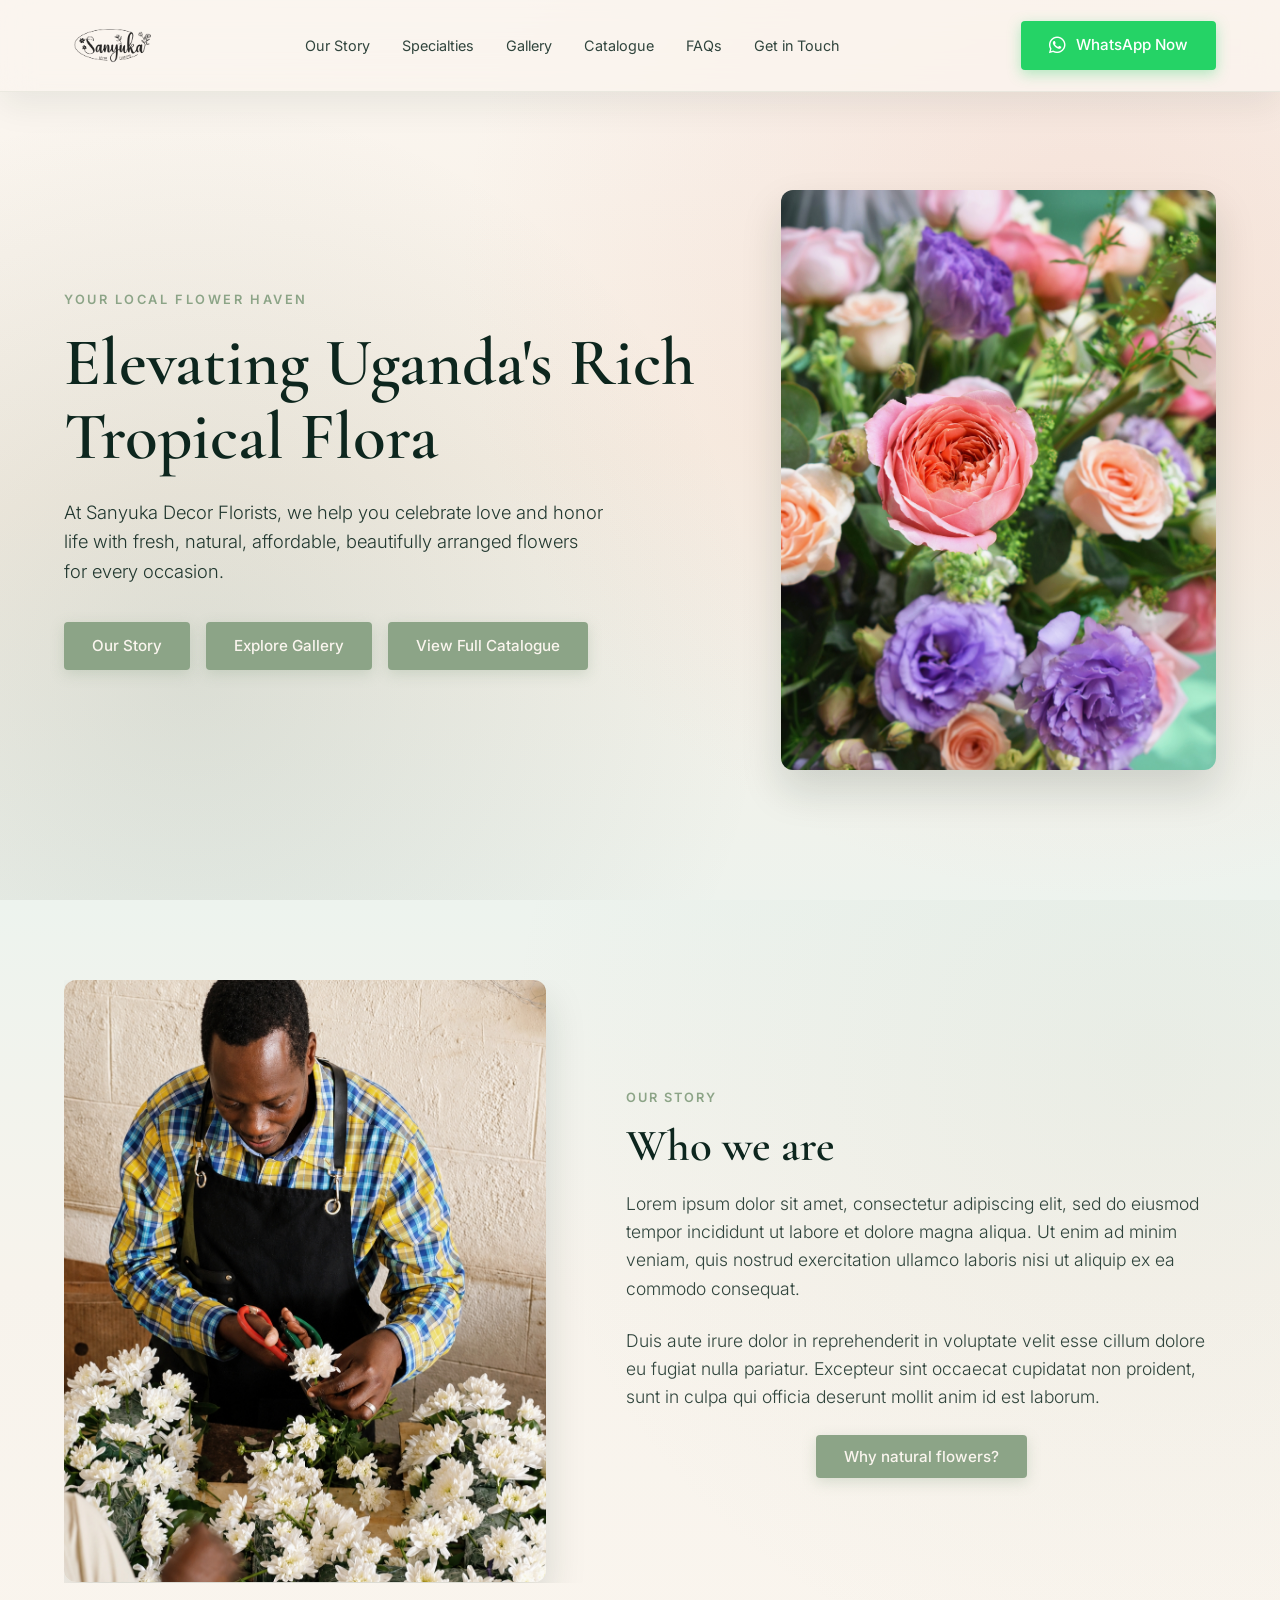
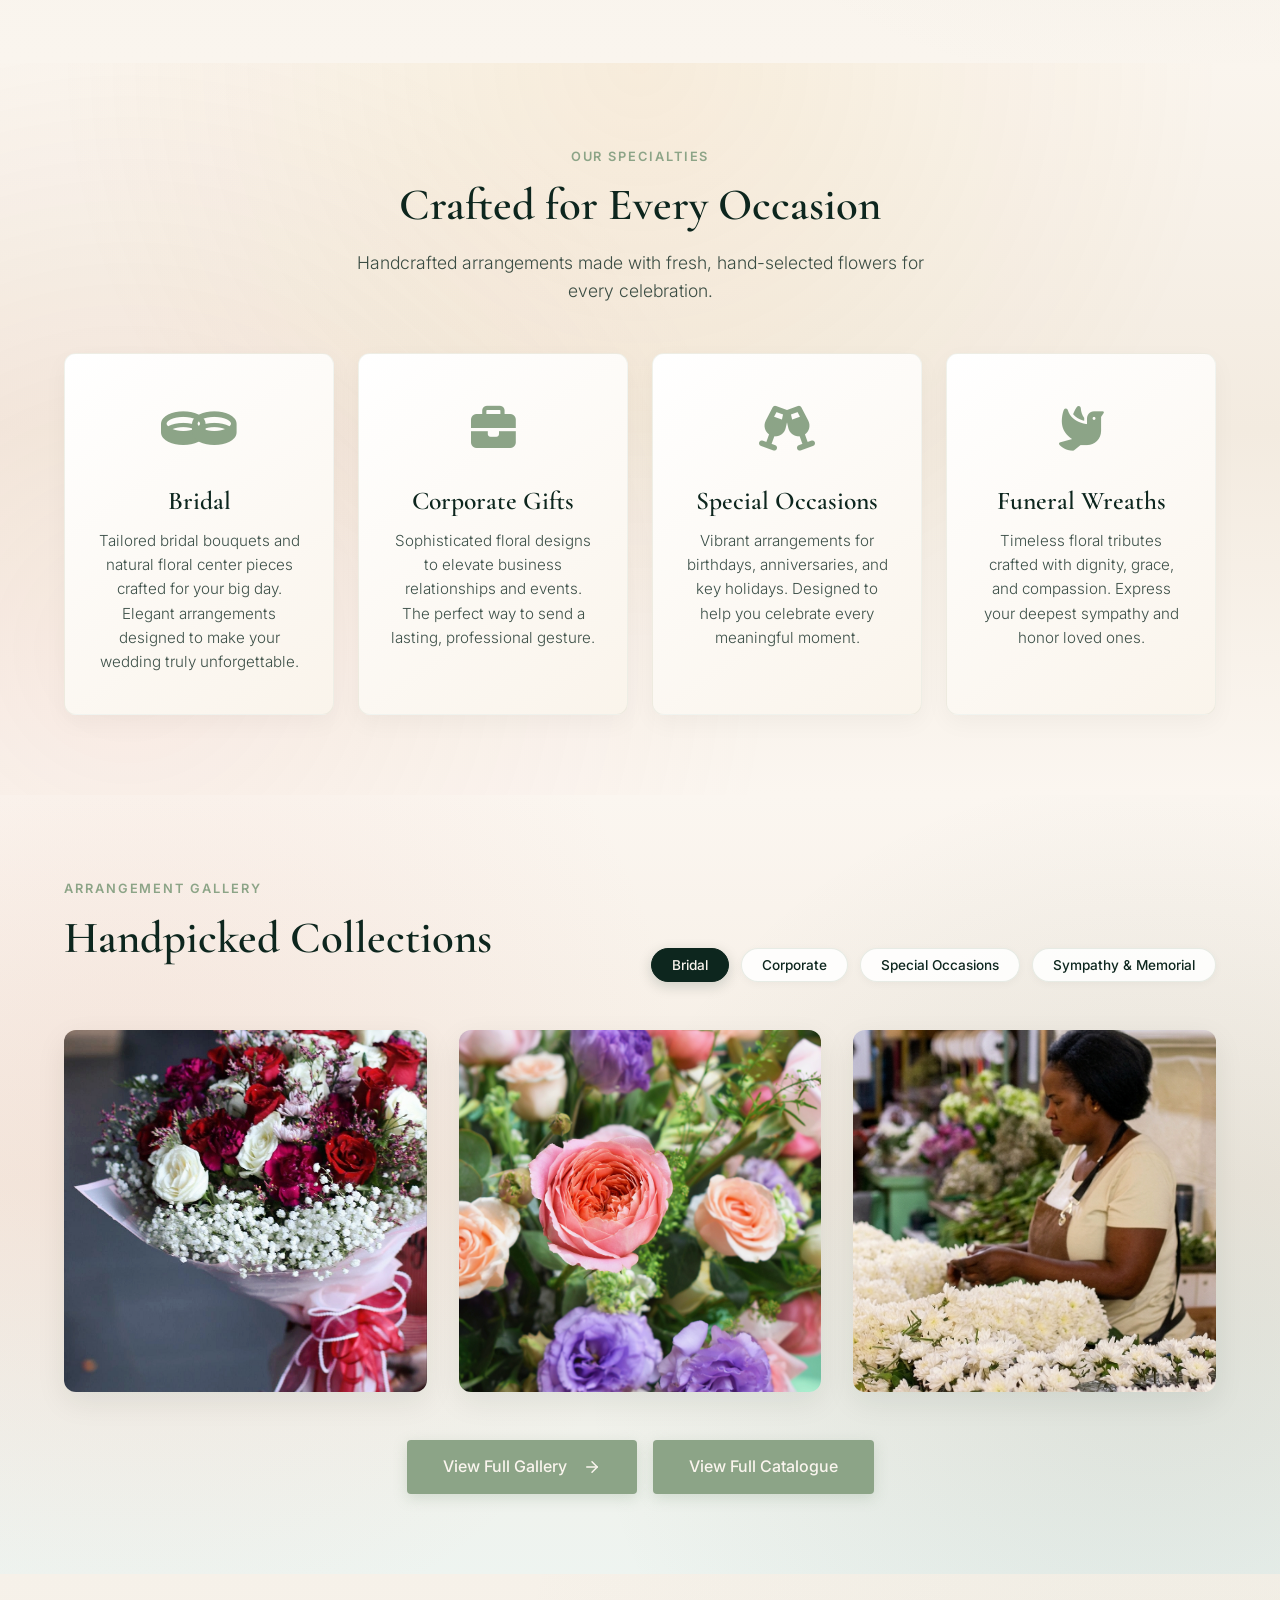
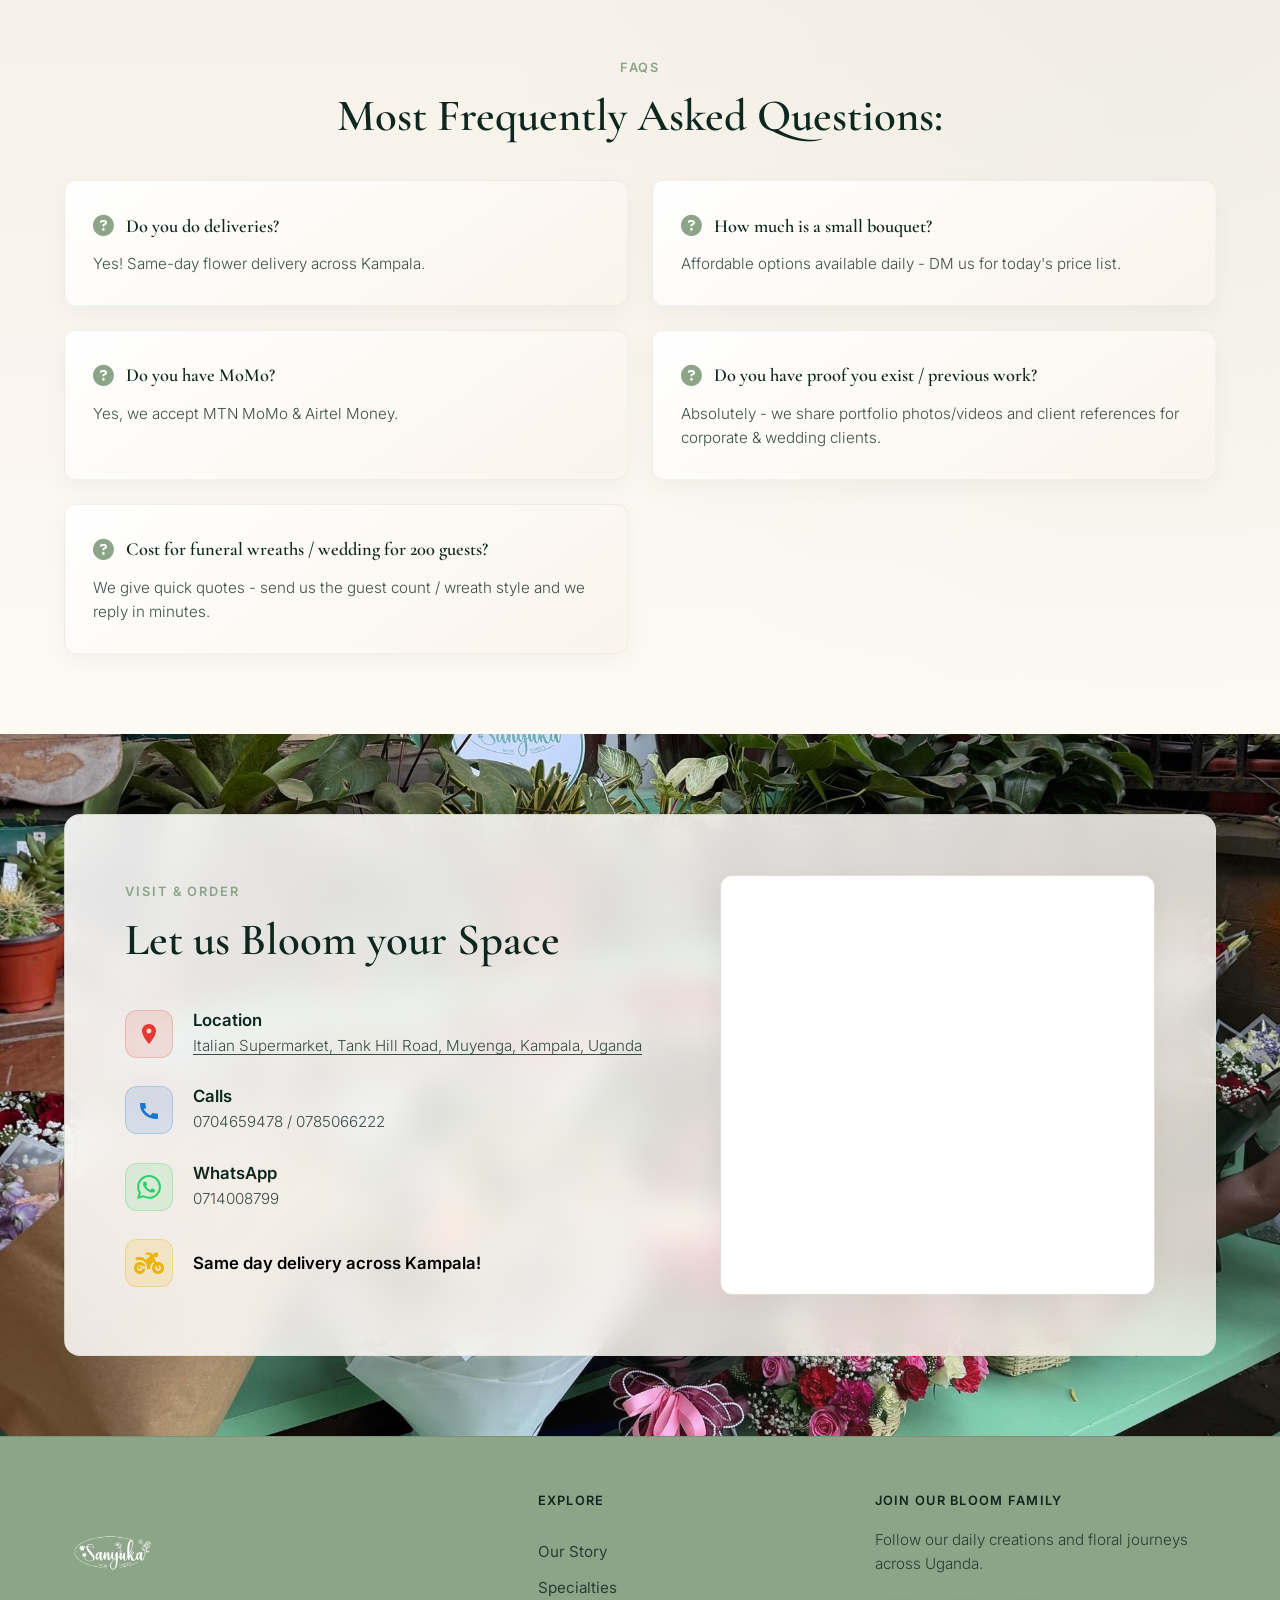
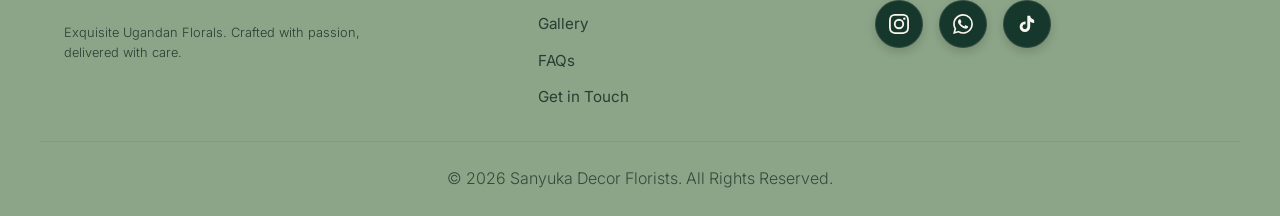
==== commit 5ef66701: "Edit Why natural button" ====
--- a/index.html
+++ b/index.html
@@ -100,7 +100,7 @@
                     Excepteur sint occaecat cupidatat non proident, sunt in culpa qui officia deserunt mollit anim id est
                     laborum.
                   </p>
-                  <button class="btn-primary about-nav-btn" id="why-natural-btn" type="button">Why natural</button>
+                  <button class="btn-primary about-nav-btn" id="why-natural-btn" type="button">Why natural flowers?</button>
                 </div>
               </div>
             </div>
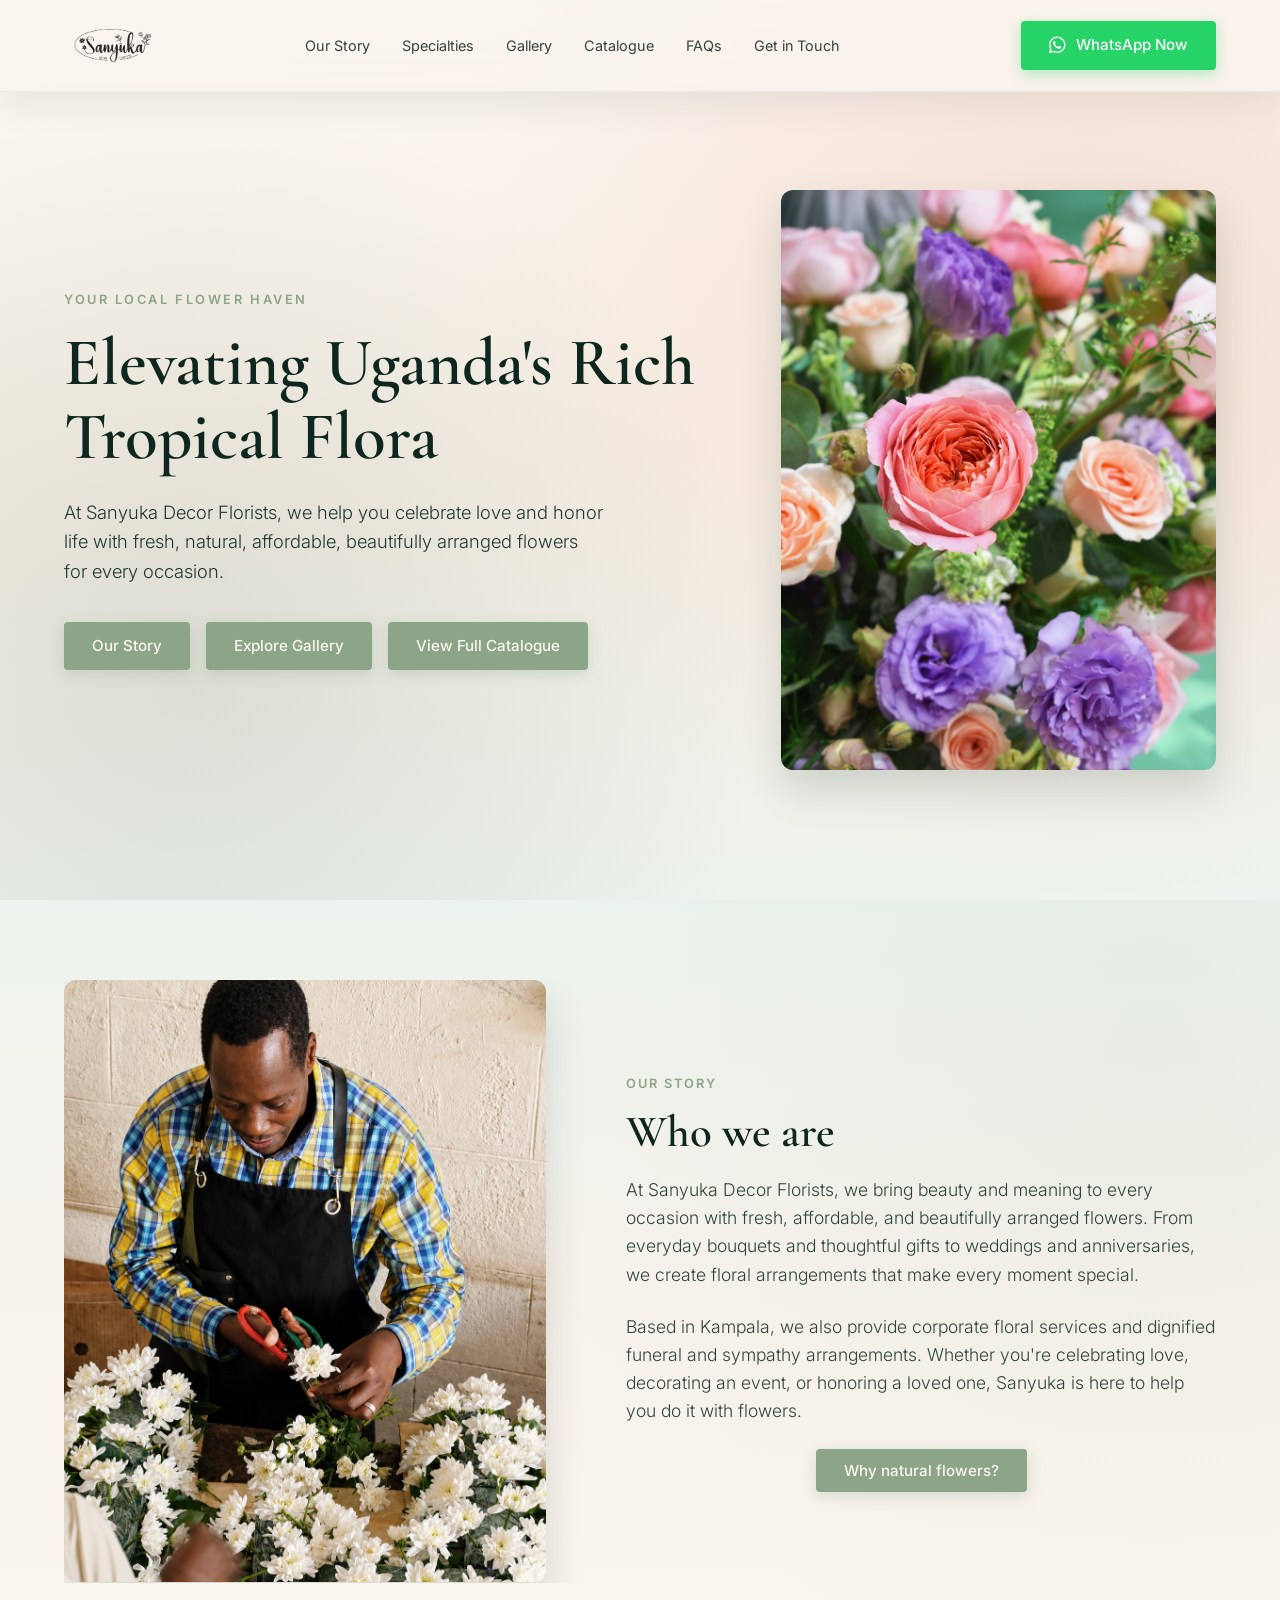
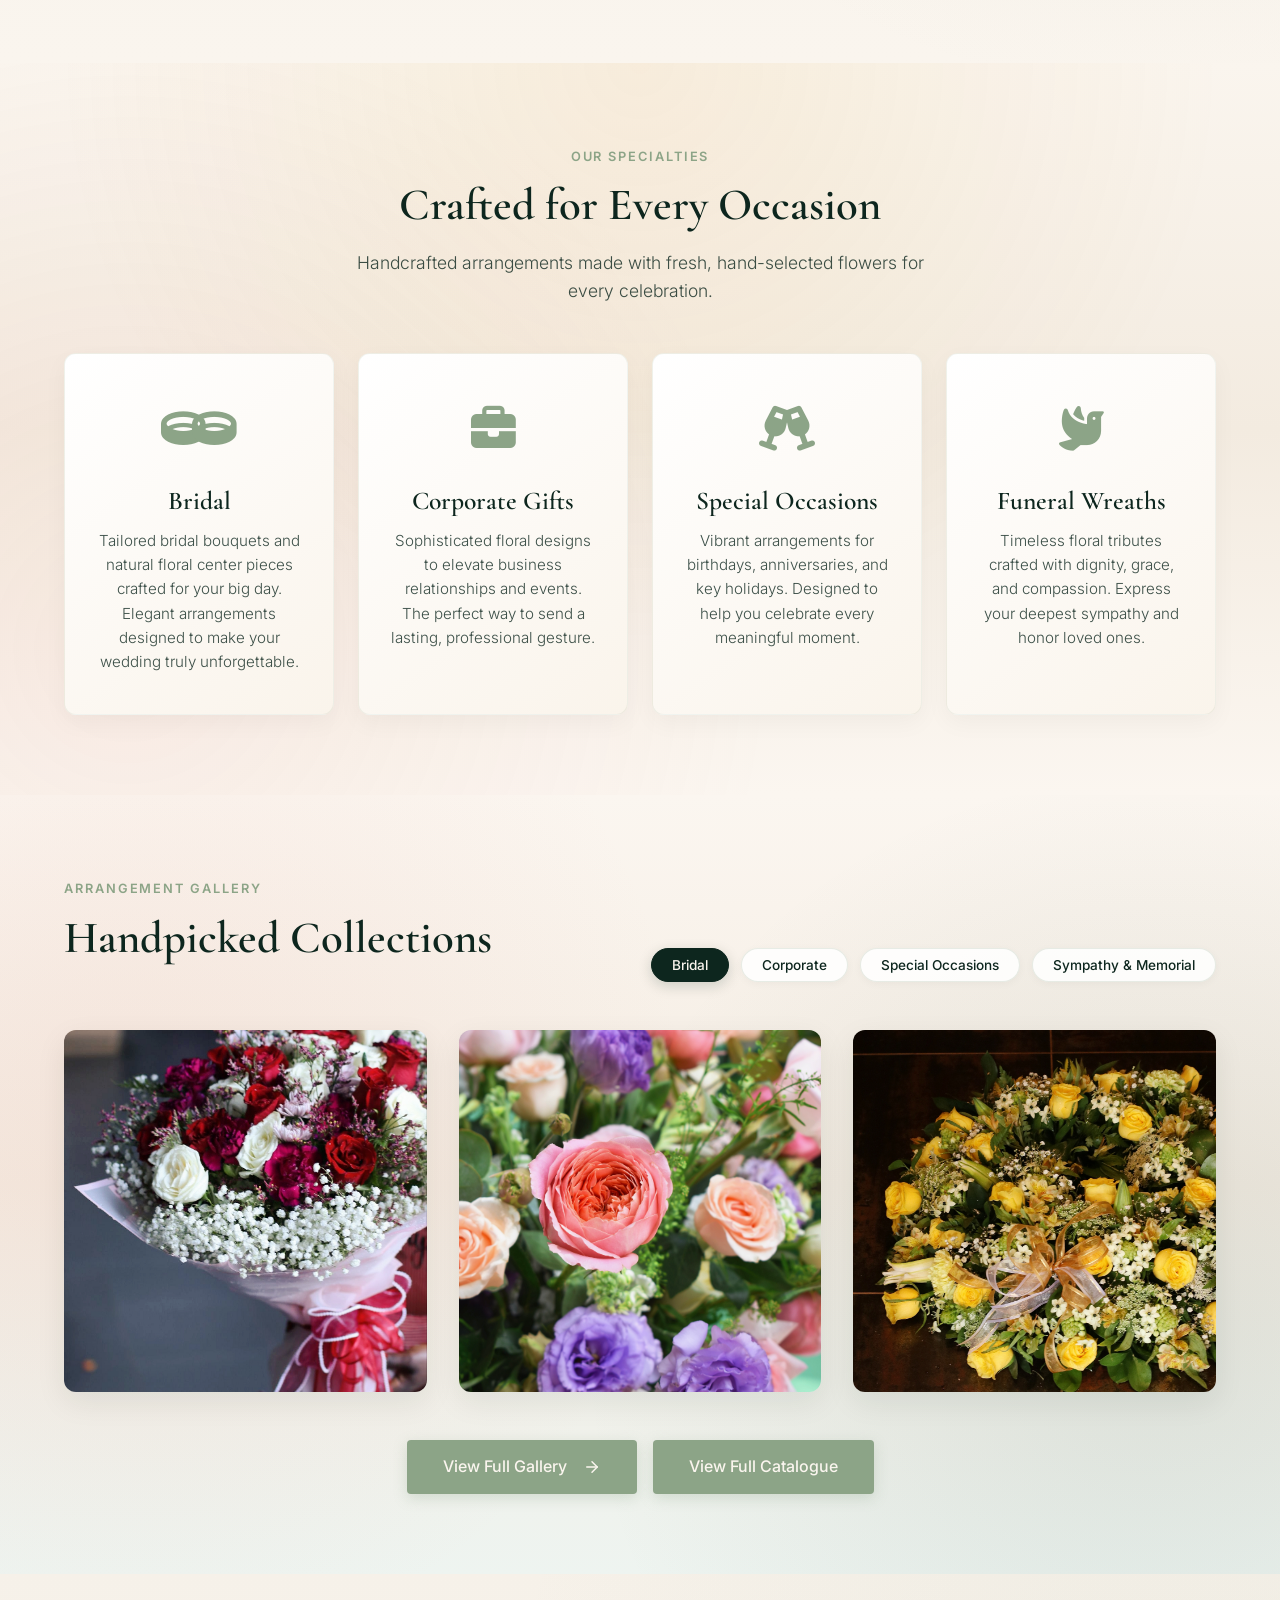
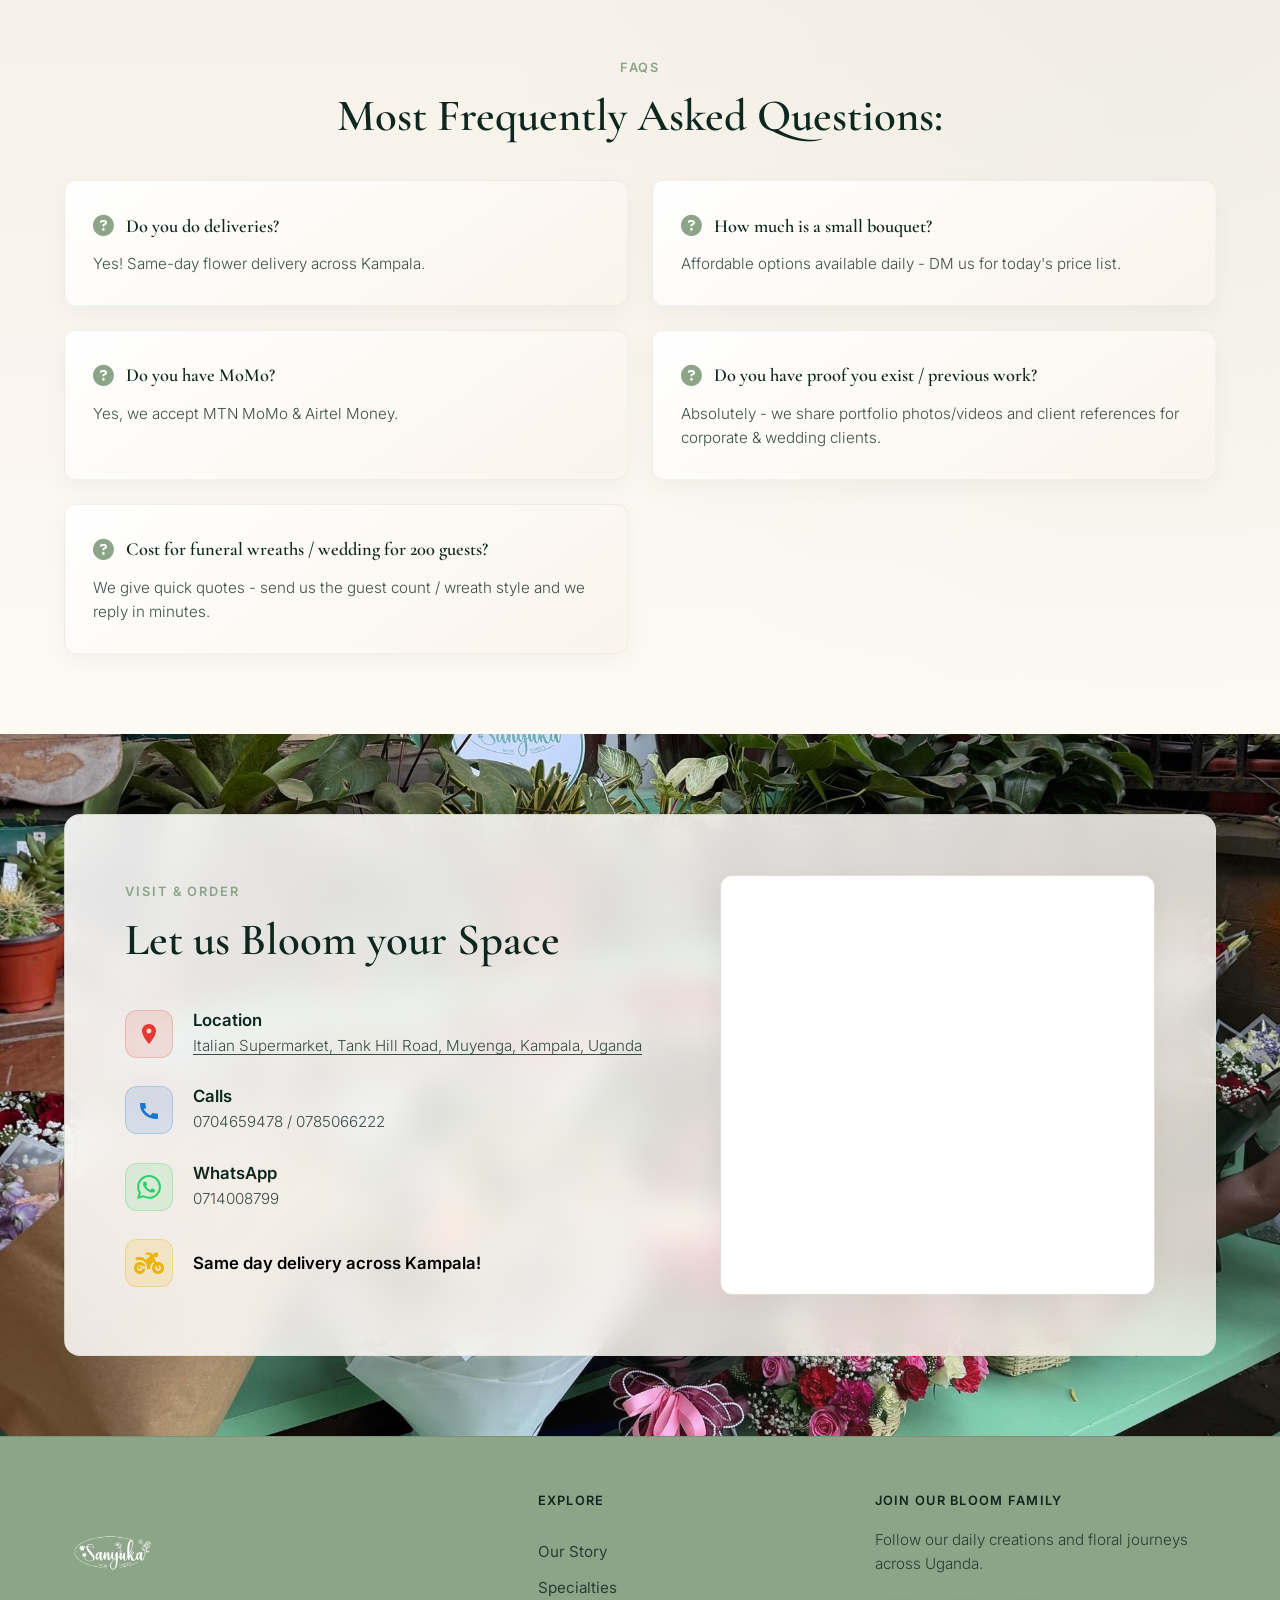
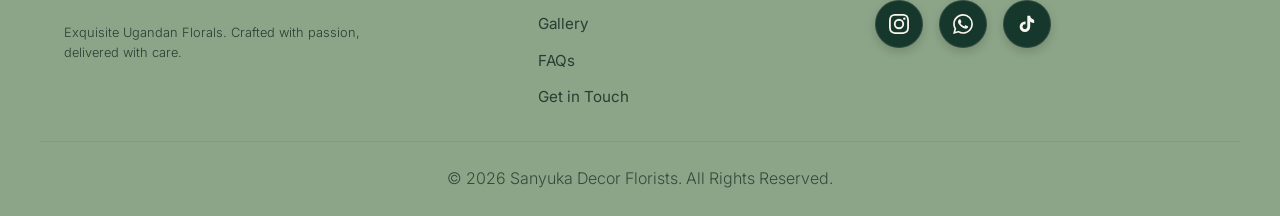
==== commit 55257a3c: "feat(navigation): add mobile hamburger nav drawer Add nav toggle button and required ARIA attributes" ====
--- a/index.html
+++ b/index.html
@@ -32,7 +32,7 @@
       <a href="#" class="logo">
         <img src="Assets/images/sanyuka_logo.png" alt="Sanyuka Decor Florists Logo" class="logo-img">
       </a>
-      <nav class="nav-links">
+      <nav class="nav-links" id="primary-nav">
         <a href="#about">Our Story</a>
         <a href="#specialties">Specialties</a>
         <a href="#gallery">Gallery</a>
@@ -44,6 +44,12 @@
         aria-label="Chat with Sanyuka Decor Florists on WhatsApp">
         <i class="fa-brands fa-whatsapp" aria-hidden="true"></i> WhatsApp Now
       </a>
+      <button class="nav-toggle" id="nav-toggle" type="button" aria-label="Open navigation menu" aria-expanded="false"
+        aria-controls="primary-nav">
+        <span class="nav-toggle-bar"></span>
+        <span class="nav-toggle-bar"></span>
+        <span class="nav-toggle-bar"></span>
+      </button>
     </div>
   </header>
 
@@ -91,14 +97,14 @@
                   <span class="section-label">Our Story</span>
                   <h2 class="section-title">Who we are</h2>
                   <p class="about-para">
-                    Lorem ipsum dolor sit amet, consectetur adipiscing elit, sed do eiusmod tempor incididunt ut labore et
-                    dolore magna aliqua. Ut enim ad minim veniam, quis nostrud exercitation ullamco laboris nisi ut aliquip
-                    ex ea commodo consequat.
+                    At Sanyuka Decor Florists, we bring beauty and meaning to every occasion with fresh, affordable, and
+                    beautifully arranged flowers. From everyday bouquets and thoughtful gifts to weddings and anniversaries,
+                    we create floral arrangements that make every moment special.
                   </p>
                   <p class="about-para">
-                    Duis aute irure dolor in reprehenderit in voluptate velit esse cillum dolore eu fugiat nulla pariatur.
-                    Excepteur sint occaecat cupidatat non proident, sunt in culpa qui officia deserunt mollit anim id est
-                    laborum.
+                    Based in Kampala, we also provide corporate floral services and dignified funeral and sympathy
+                    arrangements. Whether you're celebrating love, decorating an event, or honoring a loved one, Sanyuka is
+                    here to help you do it with flowers.
                   </p>
                   <button class="btn-primary about-nav-btn" id="why-natural-btn" type="button">Why natural flowers?</button>
                 </div>
@@ -265,7 +271,7 @@
           <div class="gallery-card" data-category="wedding">
             <div class="card-img-wrapper">
               <!-- Wedding: set src to your image path -->
-              <img src="Assets/images/hero.jpeg" alt="Ceremony aisle arrangement with tropical blooms" loading="lazy" class="gallery-img"
+              <img src="Assets/images/yellow.JPG" alt="Ceremony aisle arrangement with tropical blooms" loading="lazy" class="gallery-img"
                 width="400" height="400">
               <div class="card-overlay">
                 <span class="card-category">Weddings</span>
--- a/style.css
+++ b/style.css
@@ -270,9 +270,97 @@
   opacity: 1;
 }
 
+/* Hamburger toggle - only rendered on small screens */
+.nav-toggle {
+  display: none;
+}
+
 @media (max-width: 768px) {
+  /* Nav collapses into a dropdown drawer toggled by the hamburger */
+  .header-container {
+    gap: 10px;
+    padding: 8px 16px;
+  }
+
+  /* The 1.6x scale bleeds past its layout box and would cover the CTA */
+  .glass-header .logo-img {
+    transform: scale(1.25);
+  }
+
+  /* Keep the CTA on one line so it doesn't eat the whole header height */
+  .btn-whatsapp {
+    margin-left: auto;
+    gap: 8px;
+    font-size: 0.85rem;
+    padding: 10px 16px;
+    white-space: nowrap;
+  }
+
+  .nav-toggle {
+    display: flex;
+    flex-direction: column;
+    justify-content: center;
+    gap: 5px;
+    width: 42px;
+    height: 42px;
+    padding: 9px;
+    background: none;
+    border: none;
+    border-radius: 6px;
+    cursor: pointer;
+    flex-shrink: 0;
+  }
+
+  .nav-toggle-bar {
+    display: block;
+    width: 100%;
+    height: 2px;
+    border-radius: 2px;
+    background-color: var(--color-forest);
+    transition: transform 0.3s ease, opacity 0.3s ease;
+  }
+
+  .nav-toggle.is-open .nav-toggle-bar:nth-child(1) {
+    transform: translateY(7px) rotate(45deg);
+  }
+
+  .nav-toggle.is-open .nav-toggle-bar:nth-child(2) {
+    opacity: 0;
+  }
+
+  .nav-toggle.is-open .nav-toggle-bar:nth-child(3) {
+    transform: translateY(-7px) rotate(-45deg);
+  }
+
   .nav-links {
-    display: none; /* In a real project we'd use a mobile hamburger drawer, but let's keep layout clean */
+    position: absolute;
+    top: 100%;
+    left: 0;
+    right: 0;
+    flex-direction: column;
+    gap: 0;
+    background-color: var(--glass-bg);
+    backdrop-filter: blur(var(--backdrop-blur));
+    -webkit-backdrop-filter: blur(var(--backdrop-blur));
+    border-bottom: 1px solid var(--glass-border);
+    box-shadow: var(--glass-shadow);
+    max-height: 0;
+    overflow: hidden;
+    opacity: 0;
+    visibility: hidden;
+    transition: max-height 0.4s ease, opacity 0.3s ease, visibility 0.4s;
+  }
+
+  .nav-links.is-open {
+    max-height: 70vh;
+    opacity: 1;
+    visibility: visible;
+  }
+
+  .nav-links a {
+    padding: 16px 24px;
+    font-size: 1rem;
+    border-top: 1px solid rgba(140, 164, 135, 0.12);
   }
 }
 
@@ -382,6 +470,46 @@
   }
 }
 
+@media (max-width: 768px) {
+  /* Hero photo becomes the section background instead of a separate column */
+  .hero-section {
+    background-image:
+      linear-gradient(rgba(250, 245, 238, 0.55), rgba(250, 245, 238, 0.68)),
+      url('Assets/images/PINKandPURP.jpg');
+    background-size: cover;
+    background-position: center;
+    background-repeat: no-repeat;
+  }
+  .hero-visual {
+    display: none;
+  }
+  /* Stronger contrast for text sitting over the hero photo */
+  .hero-subtitle {
+    color: #000000;
+  }
+  .hero-description {
+    font-weight: 600;
+  }
+  .hero-actions {
+    flex-direction: row;
+    flex-wrap: wrap;
+    justify-content: center;
+    width: 100%;
+  }
+  .hero-actions .btn-primary {
+    flex: 1 1 calc(50% - 8px);
+    min-width: 0;
+    text-align: center;
+    padding-left: 12px;
+    padding-right: 12px;
+  }
+  /* View Full Catalogue sits on its own centered row */
+  .hero-actions .btn-primary:last-child {
+    flex: 0 0 auto;
+    max-width: none;
+  }
+}
+
 /* About Section */
 .about-section {
   background: radial-gradient(circle at 90% 20%, rgba(140, 164, 135, 0.08) 0%, transparent 50%),
@@ -519,16 +647,10 @@
   .specialties-grid {
     grid-template-columns: repeat(2, 1fr);
   }
-  .gallery-grid {
-    grid-template-columns: repeat(2, 1fr);
-  }
 }
 
 @media (max-width: 768px) {
   .specialties-grid {
-    grid-template-columns: 1fr;
-  }
-  .gallery-grid {
     grid-template-columns: 1fr;
   }
 }
@@ -577,11 +699,38 @@
   box-shadow: 0 4px 14px rgba(13, 38, 30, 0.18);
 }
 
+@media (max-width: 768px) {
+  .filter-buttons {
+    width: 100%;
+    justify-content: center;
+    gap: 8px;
+  }
+  .filter-btn {
+    font-size: 0.75rem;
+    padding: 8px 12px;
+    white-space: nowrap;
+  }
+}
+
 .gallery-grid {
   display: grid;
   grid-template-columns: repeat(3, 1fr);
   gap: 32px;
   transition: opacity 0.3s ease;
+}
+
+/* Must stay after the base rule above, or these lose the cascade */
+@media (max-width: 992px) {
+  .gallery-grid {
+    grid-template-columns: repeat(2, 1fr);
+  }
+}
+
+@media (max-width: 768px) {
+  .gallery-grid {
+    grid-template-columns: 1fr;
+    gap: 20px;
+  }
 }
 
 .gallery-card {
@@ -671,6 +820,19 @@
 .btn-card-view:hover {
   background-color: var(--color-cream);
   color: var(--color-forest);
+}
+
+/* Centre the card text block in the middle of the tile (mobile) */
+@media (max-width: 768px) {
+  .card-overlay {
+    justify-content: center;
+    align-items: center;
+    text-align: center;
+    padding: 20px;
+  }
+  .card-price {
+    margin-bottom: 0;
+  }
 }
 
 /* FAQ Section */
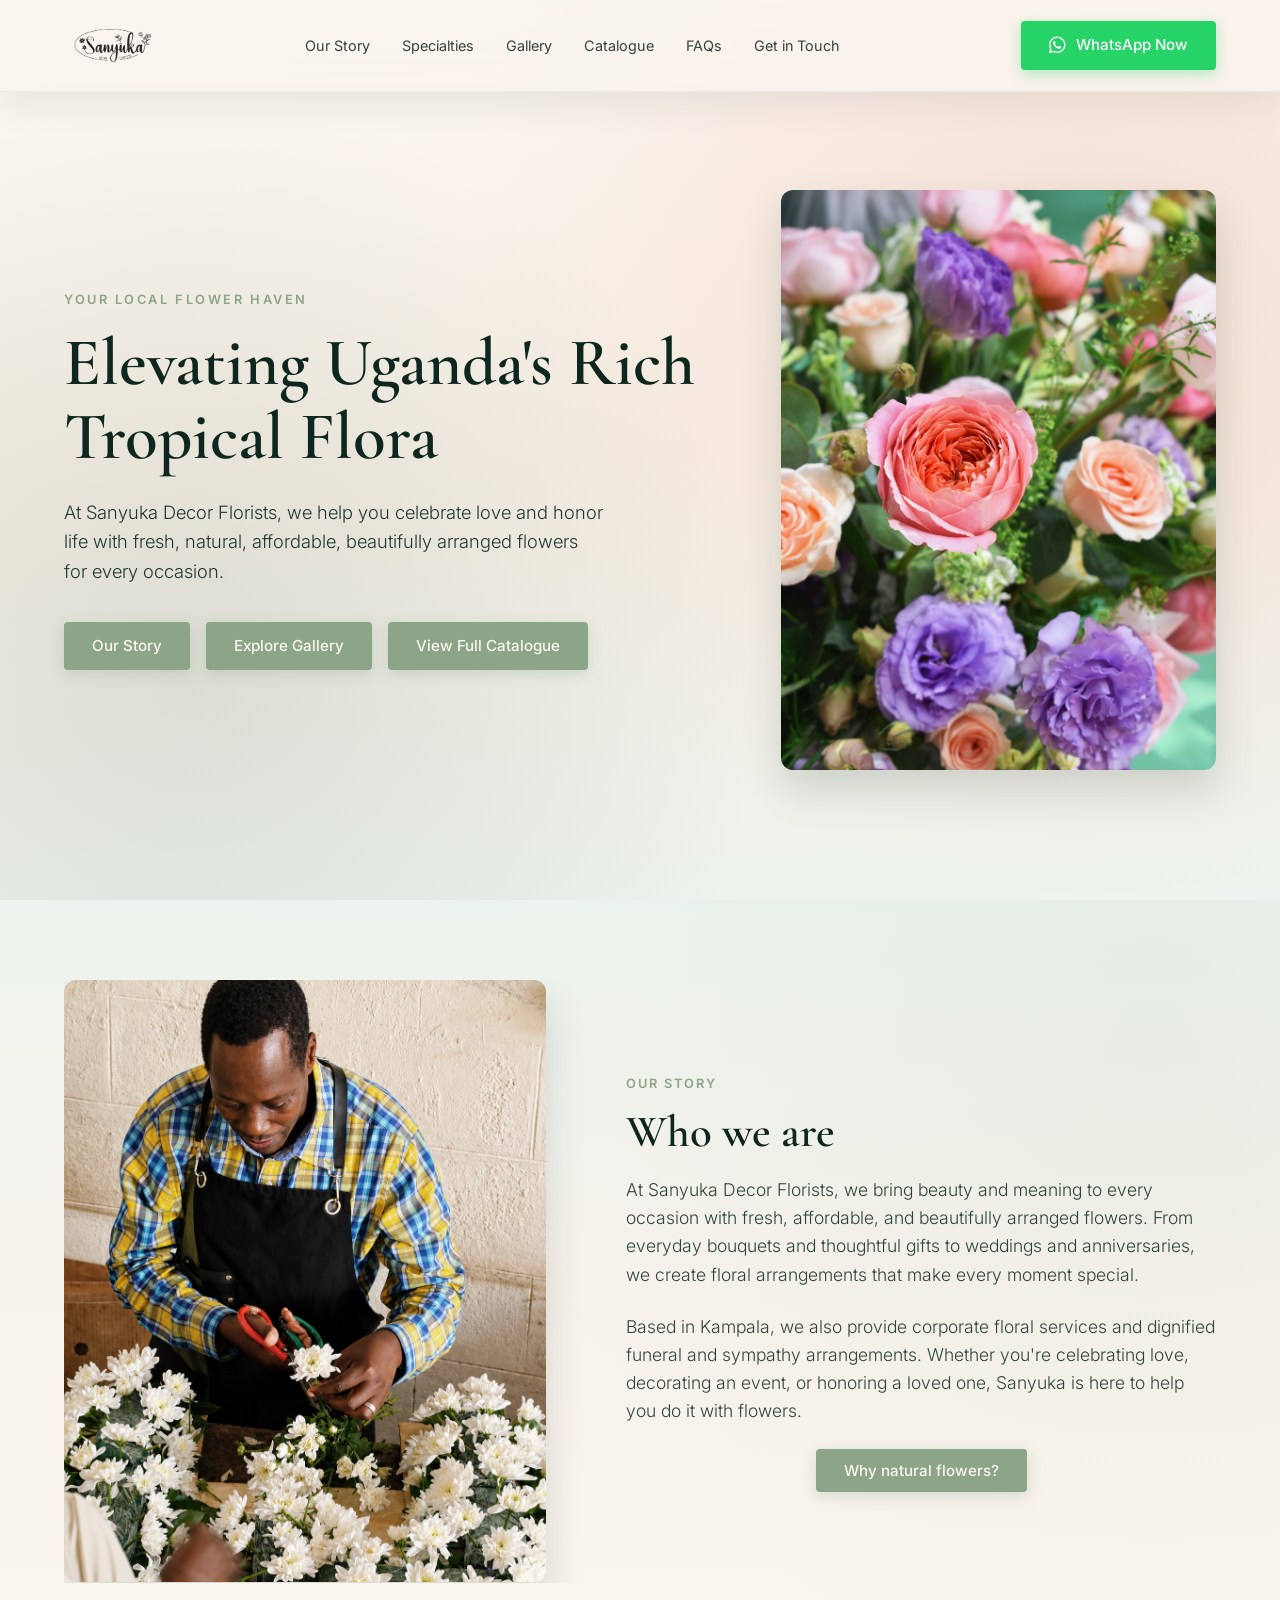
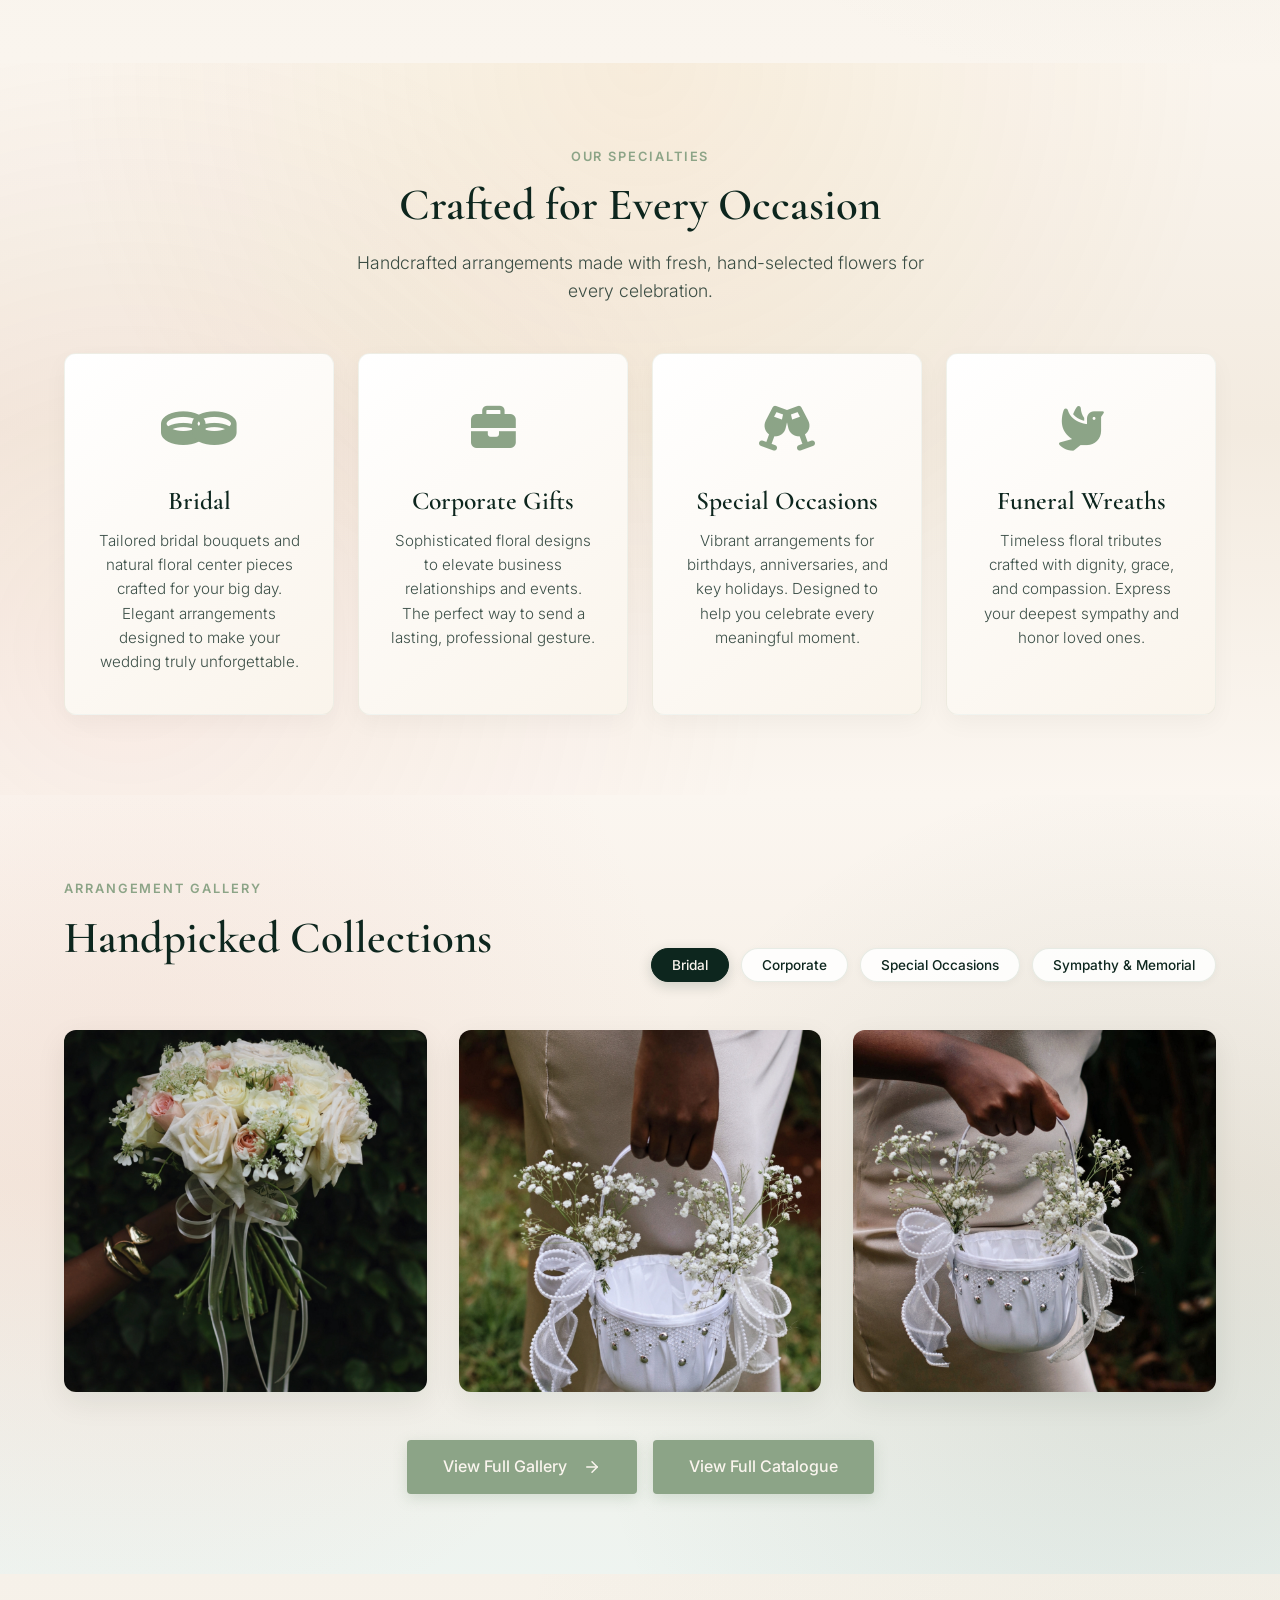
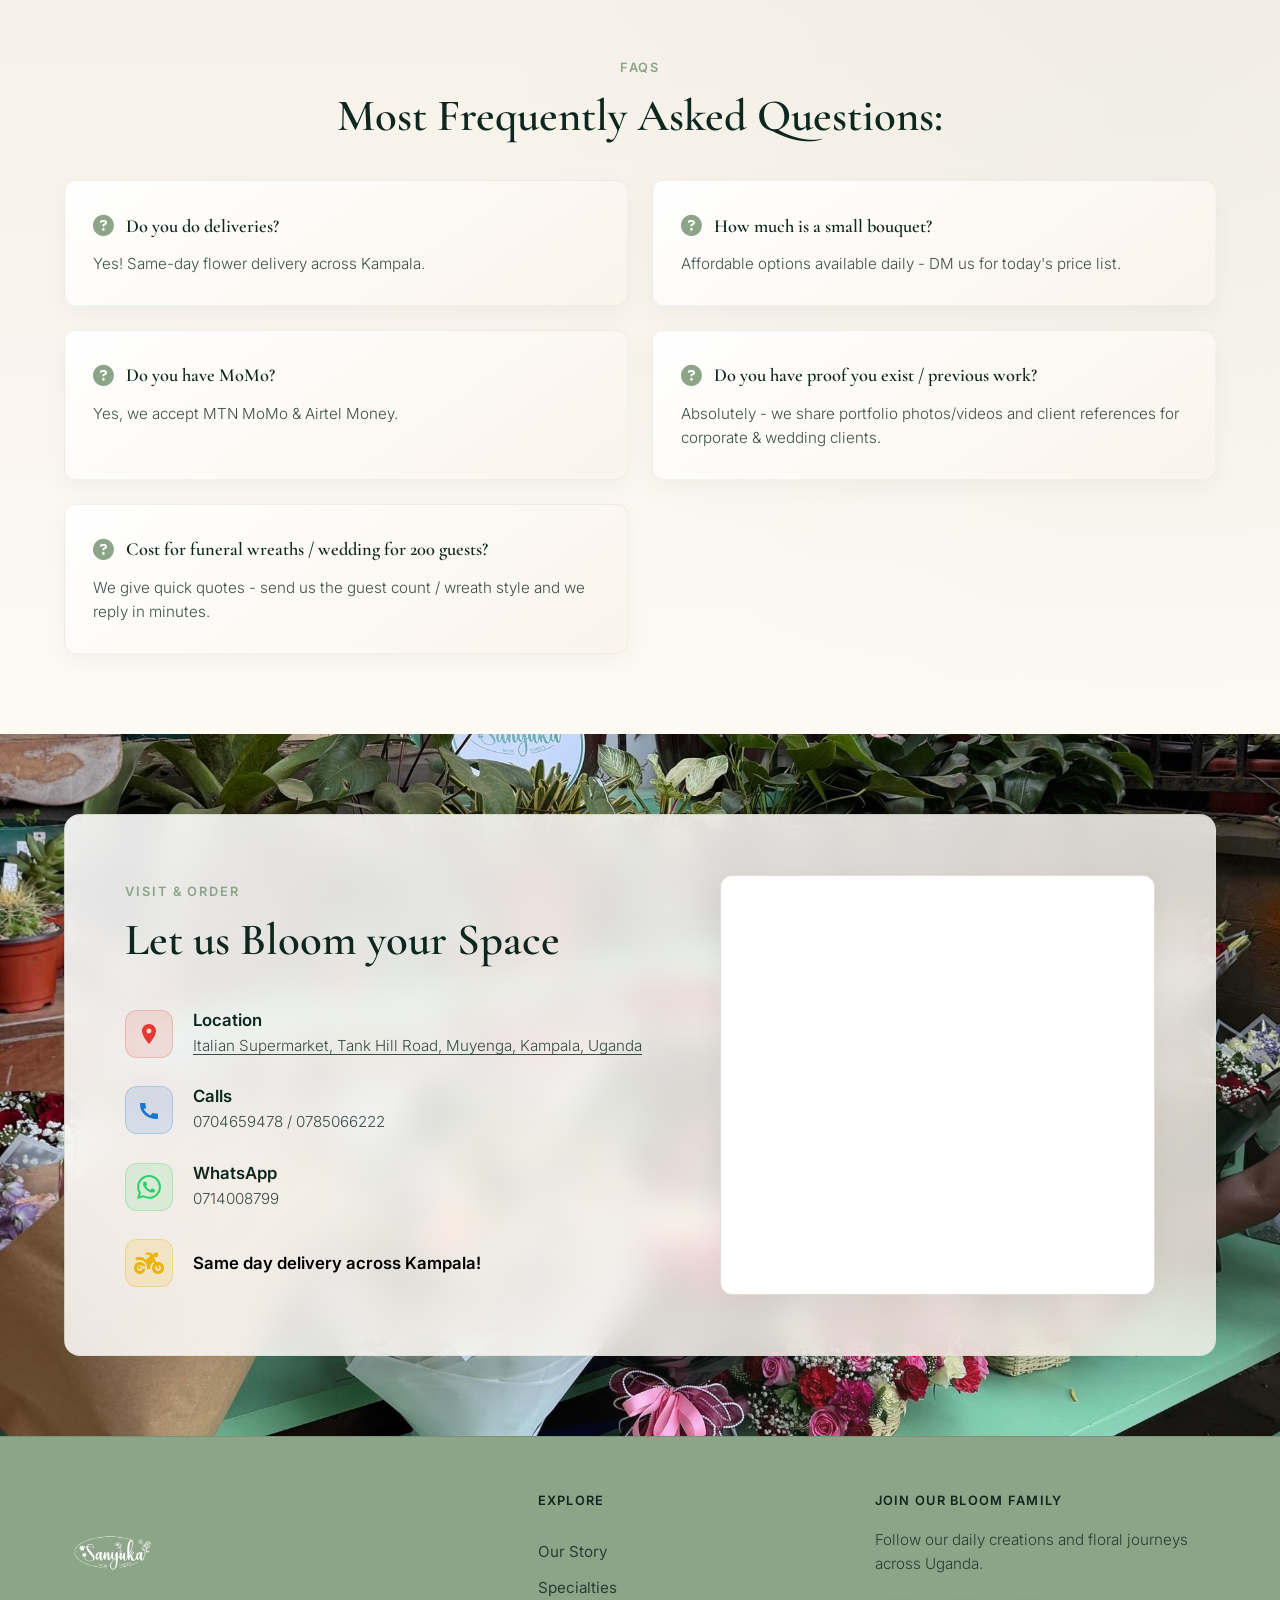
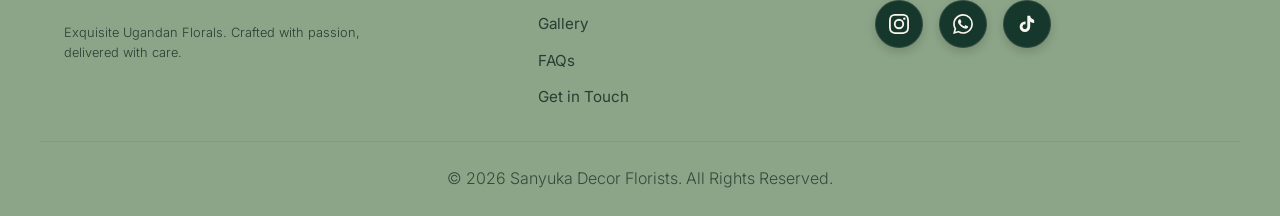
==== commit d136ce30: "feat: add new wedding gallery images, update site assets add over 20 new bridal wedding images to As" ====
--- a/index.html
+++ b/index.html
@@ -8,7 +8,7 @@
     content="Sanyuka Decor Florists - Premium handcrafted florist in Uganda. Specializing in bespoke luxury floral arrangements, tropical Ugandan blooms, weddings, corporate styling, and fast delivery in Kampala, Entebbe, & Jinja.">
   <title>Sanyuka Decor Florists | Premium Handcrafted Florist in Uganda</title>
 
-  <link rel="icon" type="image/png" href="Assets/images/sanyuka_logo.png">
+  <link rel="icon" type="image/png" href="Assets/Sanyuka%20Decor%20Florists%20Logo.png">
 
   <!-- Google Fonts: Cormorant Garamond (Serif) & Inter (Sans-Serif) -->
   <link rel="preconnect" href="https://fonts.googleapis.com">
@@ -243,7 +243,7 @@
           <div class="gallery-card" data-category="wedding">
             <div class="card-img-wrapper">
               <!-- Wedding: set src to your image path -->
-              <img src="Assets/images/FLO2.jpg" alt="Bridal bouquet of white lilies and cream roses" loading="lazy" class="gallery-img"
+              <img src="Assets/images/BRIDAL/198.jpg" alt="Bridal bouquet of white lilies and cream roses" loading="lazy" class="gallery-img"
                 width="400" height="400">
               <div class="card-overlay">
                 <span class="card-category">Weddings</span>
@@ -257,7 +257,7 @@
           <div class="gallery-card" data-category="wedding">
             <div class="card-img-wrapper">
               <!-- Wedding: set src to your image path -->
-              <img src="Assets/images/PINKandPURP.jpg" alt="Cascading reception centerpiece with white orchids" loading="lazy" class="gallery-img"
+              <img src="Assets/images/BRIDAL/201.jpg" alt="Cascading reception centerpiece with white orchids" loading="lazy" class="gallery-img"
                 width="400" height="400">
               <div class="card-overlay">
                 <span class="card-category">Weddings</span>
@@ -271,7 +271,7 @@
           <div class="gallery-card" data-category="wedding">
             <div class="card-img-wrapper">
               <!-- Wedding: set src to your image path -->
-              <img src="Assets/images/yellow.JPG" alt="Ceremony aisle arrangement with tropical blooms" loading="lazy" class="gallery-img"
+              <img src="Assets/images/BRIDAL/202.jpg" alt="Ceremony aisle arrangement with tropical blooms" loading="lazy" class="gallery-img"
                 width="400" height="400">
               <div class="card-overlay">
                 <span class="card-category">Weddings</span>
